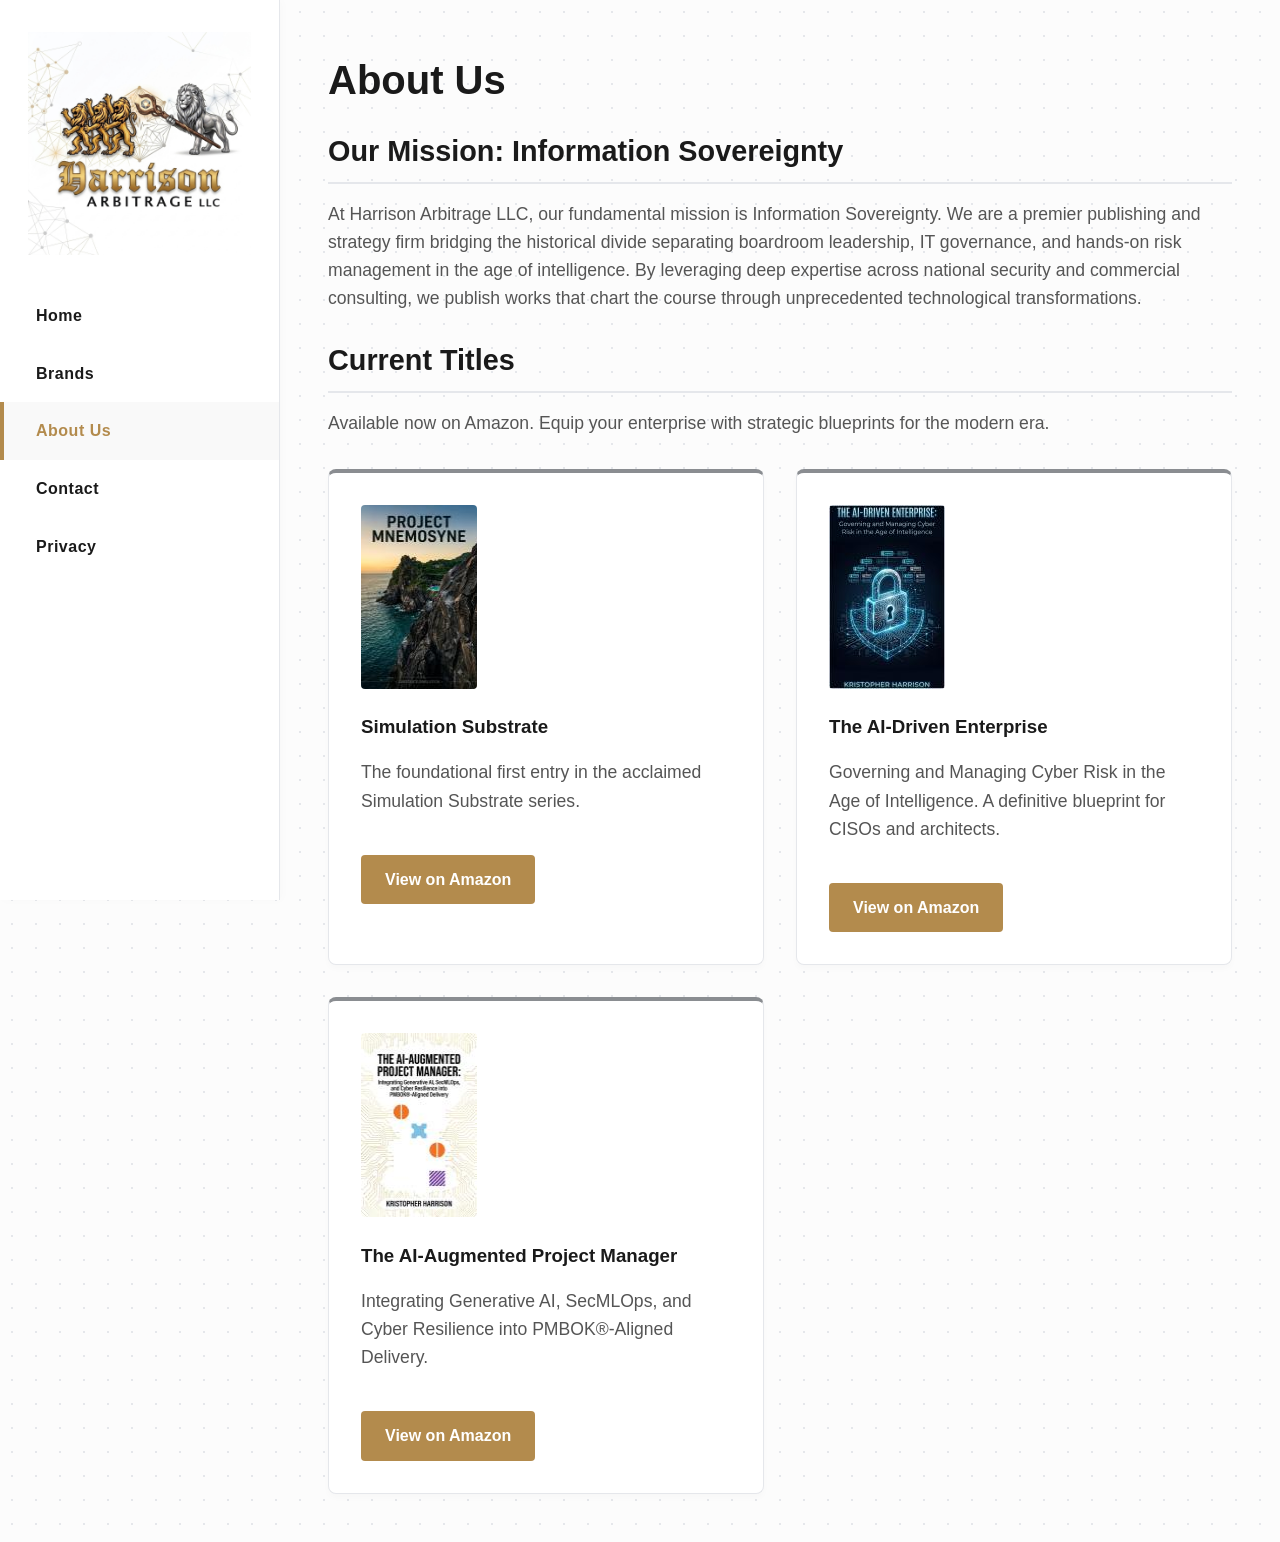
==== about.html @ 891e6841 "Remove citations from About Us mission statement" ====
<!DOCTYPE html>
<html lang="en">
<head>
    <meta charset="UTF-8">
    <meta name="viewport" content="width=device-width, initial-scale=1.0">
    <title>Harrison Arbitrage LLC | About Us</title>
    <!-- Favicon Link -->
    <link rel="icon" type="image/x-icon" href="favicon.ico">
    <link rel="stylesheet" href="style.css">
</head>
<body>

    <nav class="sidebar">
        <img src="HALLC_profile_w.jpg" alt="Harrison Arbitrage LLC Logo" class="brand-logo">
        <div class="nav-menu">
            <a href="index.html">Home</a>
            <a href="brands.html">Brands</a>
            <a href="about.html" class="active">About Us</a>
            <a href="contact.html">Contact</a>
            <a href="privacy.html">Privacy</a>
        </div>
    </nav>

    <main class="main-content">
        <h1>About Us</h1>
        <h2>Our Mission: Information Sovereignty</h2>
        <p>At Harrison Arbitrage LLC, our fundamental mission is Information Sovereignty. We are a premier publishing and strategy firm bridging the historical divide separating boardroom leadership, IT governance, and hands-on risk management in the age of intelligence. By leveraging deep expertise across national security and commercial consulting, we publish works that chart the course through unprecedented technological transformations.</p>

        <h2>Current Titles</h2>
        <p>Available now on Amazon. Equip your enterprise with strategic blueprints for the modern era.</p>

        <div class="grid-container">
            <div class="card">
                <img src="PM_thumb.jpg" alt="Book Cover for Project Mnemosyne" class="responsive-img">
                <h3>Simulation Substrate</h3>
                <p>The foundational first entry in the acclaimed Simulation Substrate series.</p>
                <a href="https://www.amazon.com/dp/B0H9J27B61" class="btn" target="_blank">View on Amazon</a>
            </div>

            <div class="card">
                <img src="TADE_thumb.jpg" alt="Book Cover for The AI-Driven Enterprise" class="responsive-img">
                <h3>The AI-Driven Enterprise</h3>
                <p>Governing and Managing Cyber Risk in the Age of Intelligence. A definitive blueprint for CISOs and architects.</p>
                <a href="https://www.amazon.com/dp/B0HFDJRMJR" class="btn" target="_blank">View on Amazon</a>
            </div>

            <div class="card">
                <img src="TAAPM_thumb.jpg" alt="Book Cover for The AI-Augmented Project Manager" class="responsive-img">
                <h3>The AI-Augmented Project Manager</h3>
                <p>Integrating Generative AI, SecMLOps, and Cyber Resilience into PMBOK®-Aligned Delivery.</p>
                <a href="https://www.amazon.com/dp/B0HFHDXQCJ" class="btn" target="_blank">View on Amazon</a>
            </div>
        </div>
    </main>

</body>
</html>
---- style.css ----
/* =========================================
   Harrison Arbitrage LLC - Global Styles
   ========================================= */
:root {
    --bg-light: #fcfcfc;
    --nav-bg: #ffffff;
    --text-primary: #1a1a1a;
    --text-secondary: #555555;
    --accent-gold: #b38b4d;
    --accent-silver: #8a8d91;
    --border-light: #e5e7eb;
}

* {
    box-sizing: border-box;
    margin: 0;
    padding: 0;
}

body {
    font-family: 'Inter', -apple-system, BlinkMacSystemFont, "Segoe UI", Roboto, Helvetica, Arial, sans-serif;
    background-color: var(--bg-light);
    color: var(--text-primary);
    line-height: 1.6;
    /* Subtle geometric fractal/network background pattern */
    background-image: radial-gradient(var(--border-light) 1px, transparent 1px);
    background-size: 24px 24px;
}

/* --- Navigation (Desktop Sticky Sidebar) --- */
.sidebar {
    position: fixed;
    top: 0;
    left: 0;
    width: 280px;
    height: 100vh;
    background-color: var(--nav-bg);
    border-right: 1px solid var(--border-light);
    display: flex;
    flex-direction: column;
    padding: 2rem 0;
    z-index: 1000;
    box-shadow: 2px 0 10px rgba(0,0,0,0.02);
}

.brand-logo {
    width: 80%;
    margin: 0 auto 2rem auto;
    display: block;
}

.nav-menu {
    display: flex;
    flex-direction: column;
    width: 100%;
}

.nav-menu a {
    text-decoration: none;
    color: var(--text-primary);
    padding: 1rem 2rem;
    font-weight: 600;
    letter-spacing: 0.5px;
    border-left: 4px solid transparent;
    transition: all 0.3s ease;
}

.nav-menu a:hover, .nav-menu a.active {
    background-color: #f9f9f9;
    color: var(--accent-gold);
    border-left: 4px solid var(--accent-gold);
}

/* --- Main Content Area --- */
.main-content {
    margin-left: 280px;
    padding: 3rem;
    max-width: 1200px;
}

.hero-banner {
    width: 100%;
    border-radius: 12px;
    box-shadow: 0 10px 30px rgba(0,0,0,0.05);
    margin-bottom: 3rem;
    object-fit: cover;
}

h1, h2, h3 {
    margin-bottom: 1rem;
    font-weight: 700;
}

h1 { font-size: 2.5rem; color: var(--text-primary); }
h2 { font-size: 1.8rem; border-bottom: 2px solid var(--border-light); padding-bottom: 0.5rem; }

p {
    color: var(--text-secondary);
    margin-bottom: 1.5rem;
    font-size: 1.1rem;
}

/* --- Layouts & Cards --- */
.grid-container {
    display: grid;
    grid-template-columns: repeat(auto-fit, minmax(300px, 1fr));
    gap: 2rem;
    margin-top: 2rem;
}

.card {
    background: var(--nav-bg);
    border: 1px solid var(--border-light);
    border-radius: 8px;
    padding: 2rem;
    box-shadow: 0 4px 6px rgba(0,0,0,0.02);
    border-top: 4px solid var(--accent-silver);
    transition: transform 0.3s ease;
}

.card:hover {
    transform: translateY(-5px);
    border-top: 4px solid var(--accent-gold);
}

.card img {
    width: 100%;
    border-radius: 4px;
    margin-bottom: 1rem;
}

.responsive-img {
  max-height: 184px; /* Restricts the vertical size */
  height: auto;      /* Keeps the image from stretching out of proportion */
  max-width: 116px;   /* Optional: keeps it responsive horizontally too */
  width: auto;      /* Keeps the image from stretching out of proportion */
}

.btn {
    display: inline-block;
    padding: 0.75rem 1.5rem;
    background-color: var(--accent-gold);
    color: #fff;
    text-decoration: none;
    border-radius: 4px;
    font-weight: 600;
    margin-top: 1rem;
    transition: background 0.3s ease;
}

.btn:hover { background-color: #9a753e; }

/* --- Forms --- */
.contact-form {
    display: flex;
    flex-direction: column;
    gap: 1.2rem;
    max-width: 600px;
}

.contact-form input, .contact-form textarea {
    width: 100%;
    padding: 1rem;
    border: 1px solid var(--border-light);
    border-radius: 6px;
    font-family: inherit;
    font-size: 1rem;
}

.contact-form button {
    cursor: pointer;
    border: none;
    font-size: 1.1rem;
}

/* =========================================
   Mobile Optimization (RWD Media Queries)
   ========================================= */
@media screen and (max-width: 900px) {
    /* Transform Sidebar into Top-Anchored Horizontal Swipe Menu */
    .sidebar {
        position: sticky;
        top: 0;
        width: 100%;
        height: auto;
        flex-direction: row;
        align-items: center;
        padding: 0;
        box-shadow: 0 4px 10px rgba(0,0,0,0.05);
        overflow-x: auto;
        white-space: nowrap;
        -webkit-overflow-scrolling: touch; /* Smooth iOS scrolling */
    }

    .brand-logo {
        width: 120px;
        margin: 0.5rem 1.5rem;
        flex-shrink: 0;
    }

    .nav-menu {
        flex-direction: row;
        width: auto;
    }

    .nav-menu a {
        border-left: none;
        border-bottom: 3px solid transparent;
        padding: 1.2rem 1.5rem;
    }

    .nav-menu a:hover, .nav-menu a.active {
        border-left: none;
        border-bottom: 3px solid var(--accent-gold);
    }

    /* Adjust Main Content & Typography for Narrow Screens */
    .main-content {
        margin-left: 0;
        padding: 1.5rem;
    }

    h1 { font-size: 2rem; }
    h2 { font-size: 1.5rem; }
    
    /* Stack content vertically */
    .grid-container {
        grid-template-columns: 1fr; 
    }
}
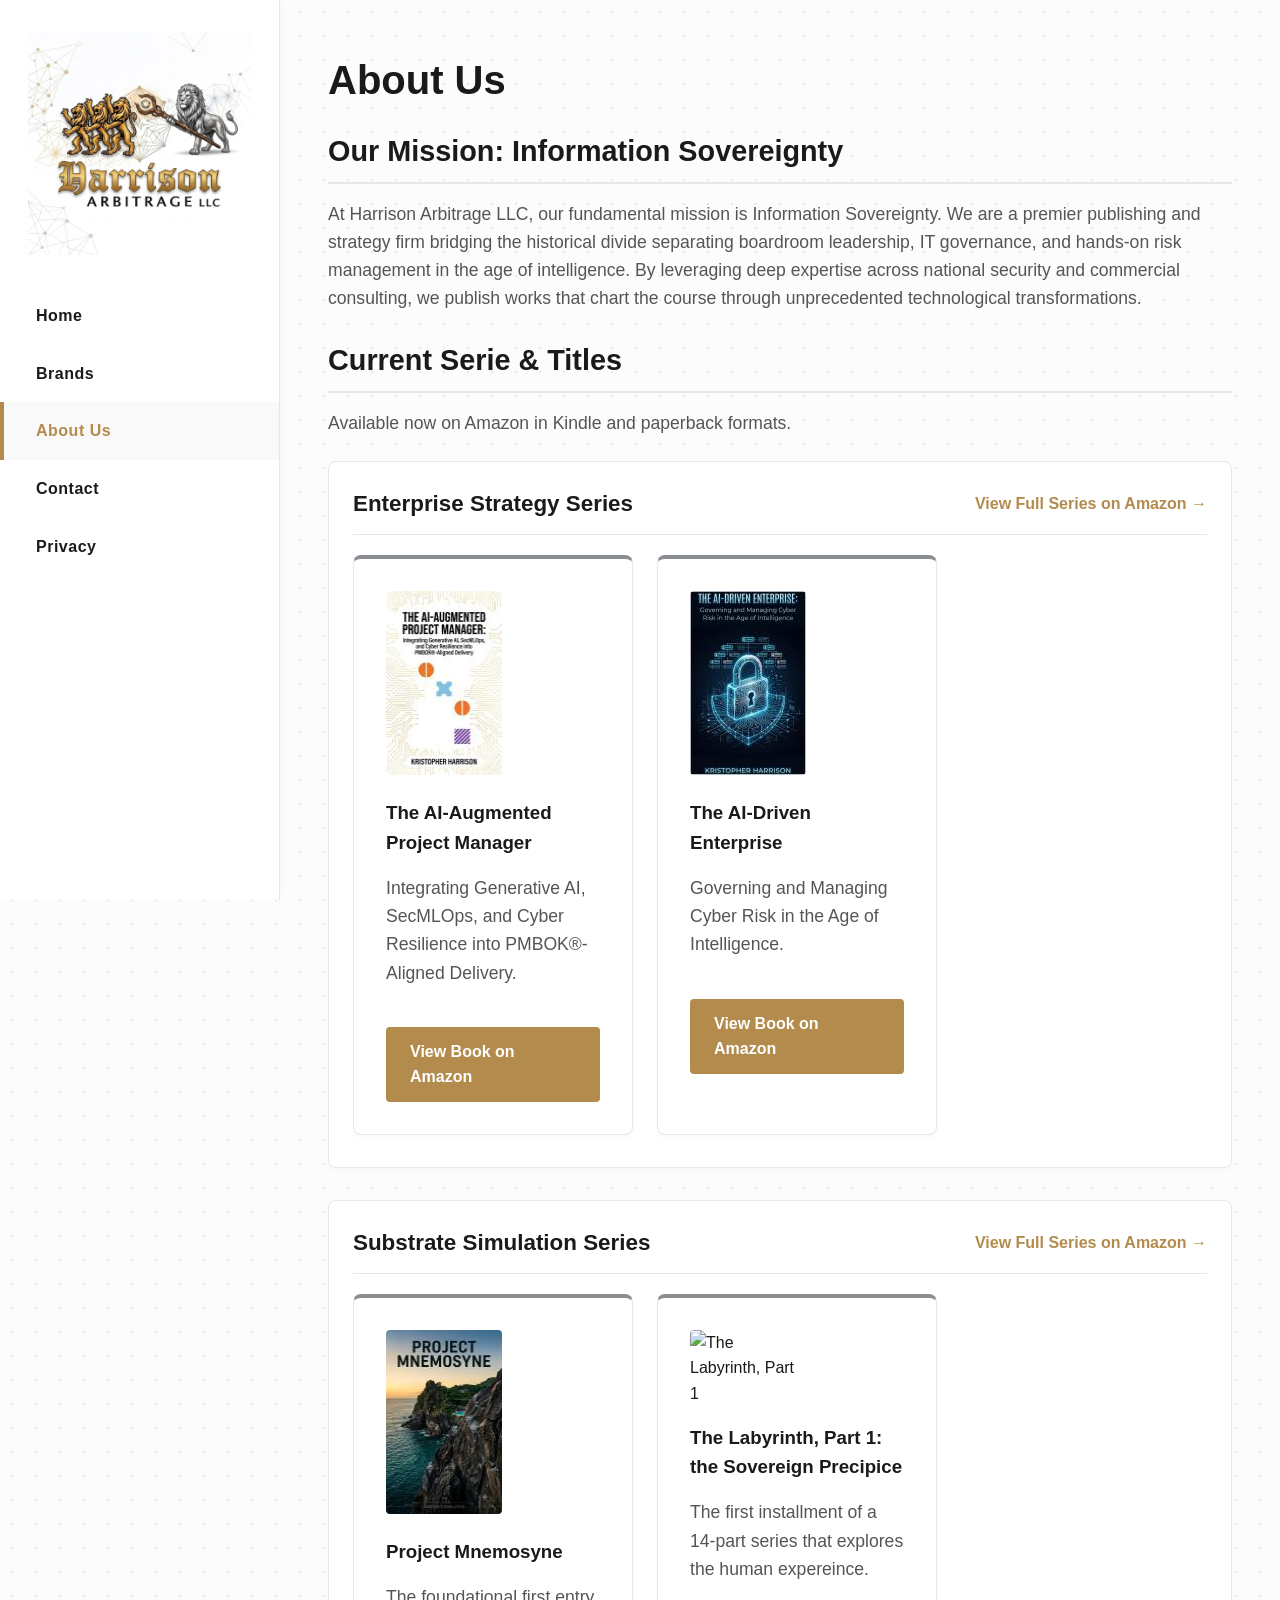
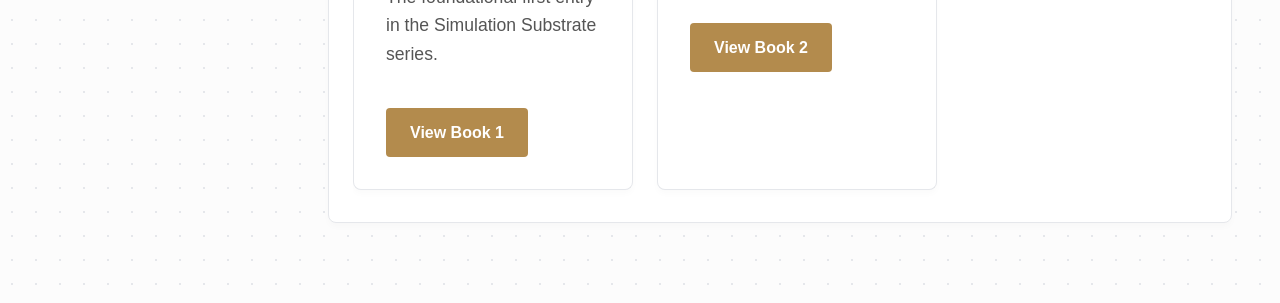
==== commit dde30c84: "Update titles and series sections in about.html" ====
--- a/about.html
+++ b/about.html
@@ -26,29 +26,50 @@
         <h2>Our Mission: Information Sovereignty</h2>
         <p>At Harrison Arbitrage LLC, our fundamental mission is Information Sovereignty. We are a premier publishing and strategy firm bridging the historical divide separating boardroom leadership, IT governance, and hands-on risk management in the age of intelligence. By leveraging deep expertise across national security and commercial consulting, we publish works that chart the course through unprecedented technological transformations.</p>
 
-        <h2>Current Titles</h2>
-        <p>Available now on Amazon. Equip your enterprise with strategic blueprints for the modern era.</p>
+        <h2>Current Serie & Titles</h2>
+        <p>Available now on Amazon in Kindle and paperback formats.</p>
 
-        <div class="grid-container">
-            <div class="card">
-                <img src="PM_thumb.jpg" alt="Book Cover for Project Mnemosyne" class="responsive-img">
-                <h3>Simulation Substrate</h3>
-                <p>The foundational first entry in the acclaimed Simulation Substrate series.</p>
-                <a href="https://www.amazon.com/dp/B0H9J27B61" class="btn" target="_blank">View on Amazon</a>
+        <!-- Enterprise Strategy Series -->
+        <div class="series-box">
+            <div class="series-header">
+                <h3>Enterprise Strategy Series</h3>
+                <a href="https://www.amazon.com/dp/B0HF5N1DVW" class="series-link" target="_blank">View Full Series on Amazon &rarr;</a>
             </div>
+            <div class="horizontal-card-box">
+                <div class="card">
+                    <img src="TAAPM_thumb.jpg" alt="Book Cover for The AI-Augmented Project Manager" class="responsive-img">
+                    <h3>The AI-Augmented Project Manager</h3>
+                    <p>Integrating Generative AI, SecMLOps, and Cyber Resilience into PMBOK®-Aligned Delivery.</p>
+                    <a href="https://www.amazon.com/dp/B0HFHDXQCJ" class="btn" target="_blank">View Book on Amazon</a>
+                </div>
+                <div class="card">
+                    <img src="TADE_thumb.jpg" alt="Book Cover for The AI-Driven Enterprise" class="responsive-img">
+                    <h3>The AI-Driven Enterprise</h3>
+                    <p>Governing and Managing Cyber Risk in the Age of Intelligence.</p>
+                    <a href="https://www.amazon.com/dp/B0HFDJRMJR" class="btn" target="_blank">View Book on Amazon</a>
+                </div>
+            </div>
+        </div>
 
-            <div class="card">
-                <img src="TADE_thumb.jpg" alt="Book Cover for The AI-Driven Enterprise" class="responsive-img">
-                <h3>The AI-Driven Enterprise</h3>
-                <p>Governing and Managing Cyber Risk in the Age of Intelligence. A definitive blueprint for CISOs and architects.</p>
-                <a href="https://www.amazon.com/dp/B0HFDJRMJR" class="btn" target="_blank">View on Amazon</a>
+        <!-- Substrate Simulation Series -->
+        <div class="series-box">
+            <div class="series-header">
+                <h3>Substrate Simulation Series</h3>
+                <a href="https://www.amazon.com/dp/B0H9J2PXMG" class="series-link" target="_blank">View Full Series on Amazon &rarr;</a>
             </div>
-
-            <div class="card">
-                <img src="TAAPM_thumb.jpg" alt="Book Cover for The AI-Augmented Project Manager" class="responsive-img">
-                <h3>The AI-Augmented Project Manager</h3>
-                <p>Integrating Generative AI, SecMLOps, and Cyber Resilience into PMBOK®-Aligned Delivery.</p>
-                <a href="https://www.amazon.com/dp/B0HFHDXQCJ" class="btn" target="_blank">View on Amazon</a>
+            <div class="horizontal-card-box">
+                <div class="card">
+                    <img src="PM_thumb.jpg" alt="Book Cover for Project Mnemosyne" class="responsive-img">
+                    <h3>Project Mnemosyne</h3>
+                    <p>The foundational first entry in the Simulation Substrate series.</p>
+                    <a href="https://www.amazon.com/dp/B0H9J27B61" class="btn" target="_blank">View Book 1</a>
+                </div>
+                <div class="card">
+                    <img src="Part_1_thumb.jpg" alt="The Labyrinth, Part 1" class="responsive-img">
+                    <h3>The Labyrinth, Part 1: the Sovereign Precipice</h3>
+                    <p>The first installment of a 14-part series that explores the human expereince.</p>
+                    <a href="https://www.amazon.com/dp/B0HF5N1DVW" class="btn" target="_blank">View Book 2</a>
+                </div>
             </div>
         </div>
     </main>
--- a/style.css
+++ b/style.css
@@ -99,7 +99,56 @@
     margin-bottom: 1.5rem;
     font-size: 1.1rem;
 }
-
+/* --- Horizontal Series Layouts --- */
+.series-box {
+    background: var(--nav-bg);
+    border: 1px solid var(--border-light);
+    border-radius: 8px;
+    padding: 1.5rem;
+    margin-bottom: 2rem;
+    box-shadow: 0 4px 6px rgba(0,0,0,0.02);
+}
+
+.series-header {
+    display: flex;
+    justify-content: space-between;
+    align-items: center;
+    flex-wrap: wrap;
+    gap: 1rem;
+    margin-bottom: 1.25rem;
+    border-bottom: 1px solid var(--border-light);
+    padding-bottom: 0.75rem;
+}
+
+.series-header h3 {
+    margin-bottom: 0;
+    font-size: 1.4rem;
+}
+
+.series-link {
+    color: var(--accent-gold);
+    font-weight: 600;
+    text-decoration: none;
+    transition: color 0.3s ease;
+}
+
+.series-link:hover {
+    text-decoration: underline;
+    color: #9a753e;
+}
+
+.horizontal-card-box {
+    display: flex;
+    gap: 1.5rem;
+    overflow-x: auto;
+    padding-bottom: 0.5rem;
+    -webkit-overflow-scrolling: touch;
+}
+
+.horizontal-card-box .card {
+    flex: 0 0 280px;
+    margin-top: 0;
+}
 /* --- Layouts & Cards --- */
 .grid-container {
     display: grid;
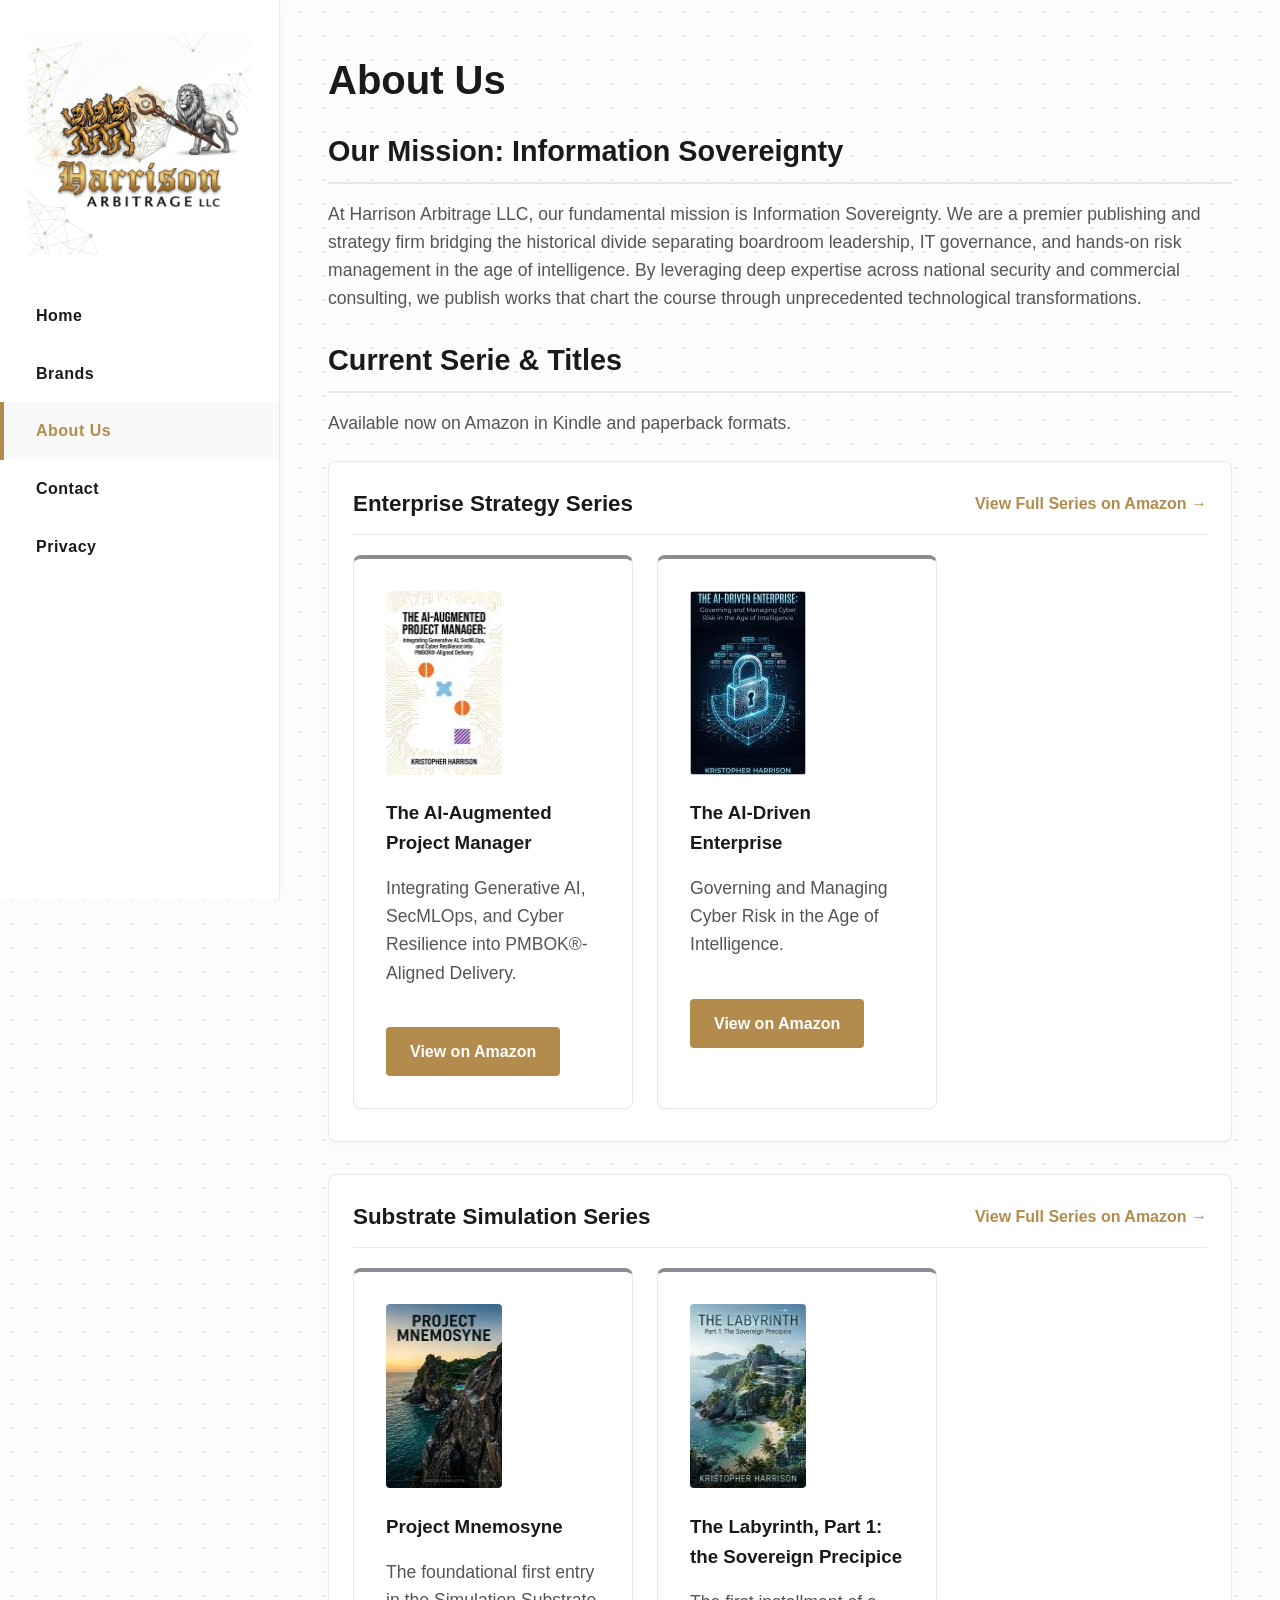
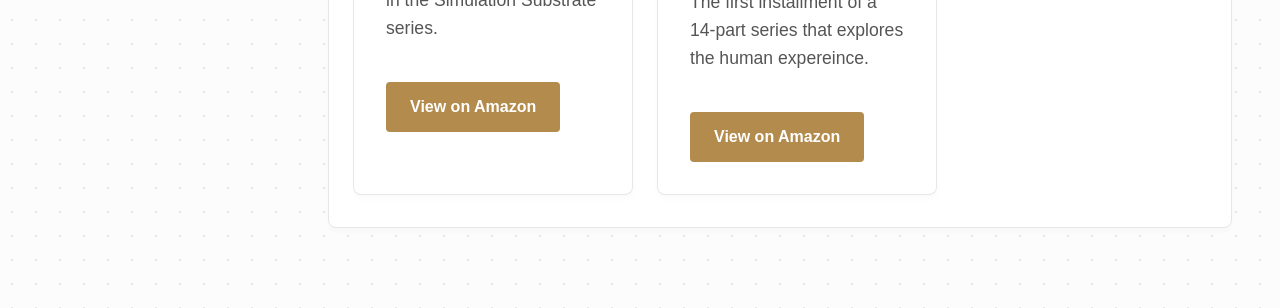
==== commit 43b90c9b: "Update Amazon links to 'View on Amazon'" ====
--- a/about.html
+++ b/about.html
@@ -40,13 +40,13 @@
                     <img src="TAAPM_thumb.jpg" alt="Book Cover for The AI-Augmented Project Manager" class="responsive-img">
                     <h3>The AI-Augmented Project Manager</h3>
                     <p>Integrating Generative AI, SecMLOps, and Cyber Resilience into PMBOK®-Aligned Delivery.</p>
-                    <a href="https://www.amazon.com/dp/B0HFHDXQCJ" class="btn" target="_blank">View Book on Amazon</a>
+                    <a href="https://www.amazon.com/dp/B0HFHDXQCJ" class="btn" target="_blank">View on Amazon</a>
                 </div>
                 <div class="card">
                     <img src="TADE_thumb.jpg" alt="Book Cover for The AI-Driven Enterprise" class="responsive-img">
                     <h3>The AI-Driven Enterprise</h3>
                     <p>Governing and Managing Cyber Risk in the Age of Intelligence.</p>
-                    <a href="https://www.amazon.com/dp/B0HFDJRMJR" class="btn" target="_blank">View Book on Amazon</a>
+                    <a href="https://www.amazon.com/dp/B0HFDJRMJR" class="btn" target="_blank">View on Amazon</a>
                 </div>
             </div>
         </div>
@@ -62,13 +62,13 @@
                     <img src="PM_thumb.jpg" alt="Book Cover for Project Mnemosyne" class="responsive-img">
                     <h3>Project Mnemosyne</h3>
                     <p>The foundational first entry in the Simulation Substrate series.</p>
-                    <a href="https://www.amazon.com/dp/B0H9J27B61" class="btn" target="_blank">View Book 1</a>
+                    <a href="https://www.amazon.com/dp/B0H9J27B61" class="btn" target="_blank">View on Amazon</a>
                 </div>
                 <div class="card">
                     <img src="Part_1_thumb.jpg" alt="The Labyrinth, Part 1" class="responsive-img">
                     <h3>The Labyrinth, Part 1: the Sovereign Precipice</h3>
                     <p>The first installment of a 14-part series that explores the human expereince.</p>
-                    <a href="https://www.amazon.com/dp/B0HF5N1DVW" class="btn" target="_blank">View Book 2</a>
+                    <a href="https://www.amazon.com/dp/B0HF5N1DVW" class="btn" target="_blank">View on Amazon</a>
                 </div>
             </div>
         </div>
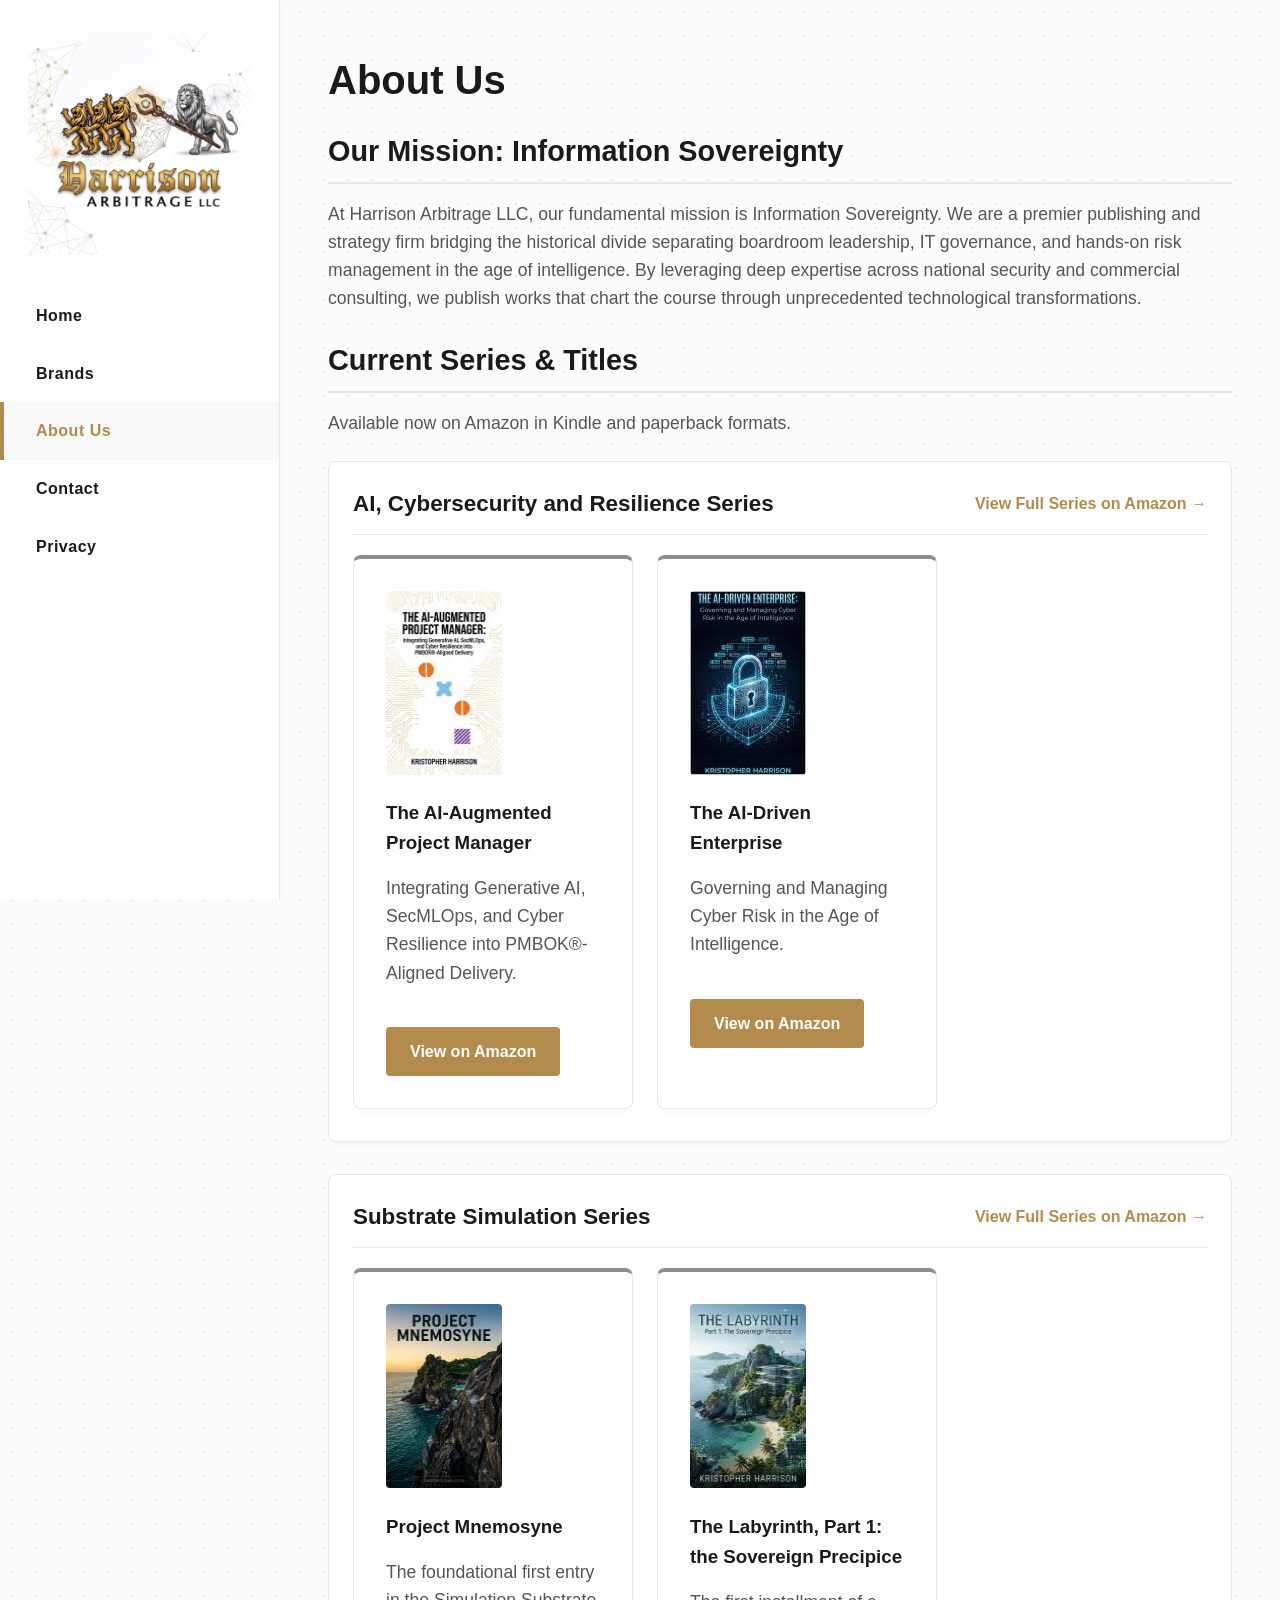
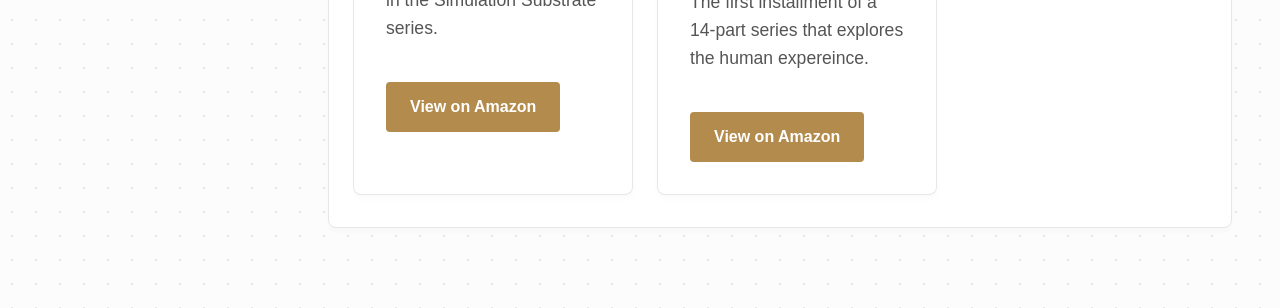
==== commit f4ed7a39: "Correct series title and update header" ====
--- a/about.html
+++ b/about.html
@@ -26,13 +26,13 @@
         <h2>Our Mission: Information Sovereignty</h2>
         <p>At Harrison Arbitrage LLC, our fundamental mission is Information Sovereignty. We are a premier publishing and strategy firm bridging the historical divide separating boardroom leadership, IT governance, and hands-on risk management in the age of intelligence. By leveraging deep expertise across national security and commercial consulting, we publish works that chart the course through unprecedented technological transformations.</p>
 
-        <h2>Current Serie & Titles</h2>
+        <h2>Current Series & Titles</h2>
         <p>Available now on Amazon in Kindle and paperback formats.</p>
 
         <!-- Enterprise Strategy Series -->
         <div class="series-box">
             <div class="series-header">
-                <h3>Enterprise Strategy Series</h3>
+                <h3>AI, Cybersecurity and Resilience Series</h3>
                 <a href="https://www.amazon.com/dp/B0HF5N1DVW" class="series-link" target="_blank">View Full Series on Amazon &rarr;</a>
             </div>
             <div class="horizontal-card-box">
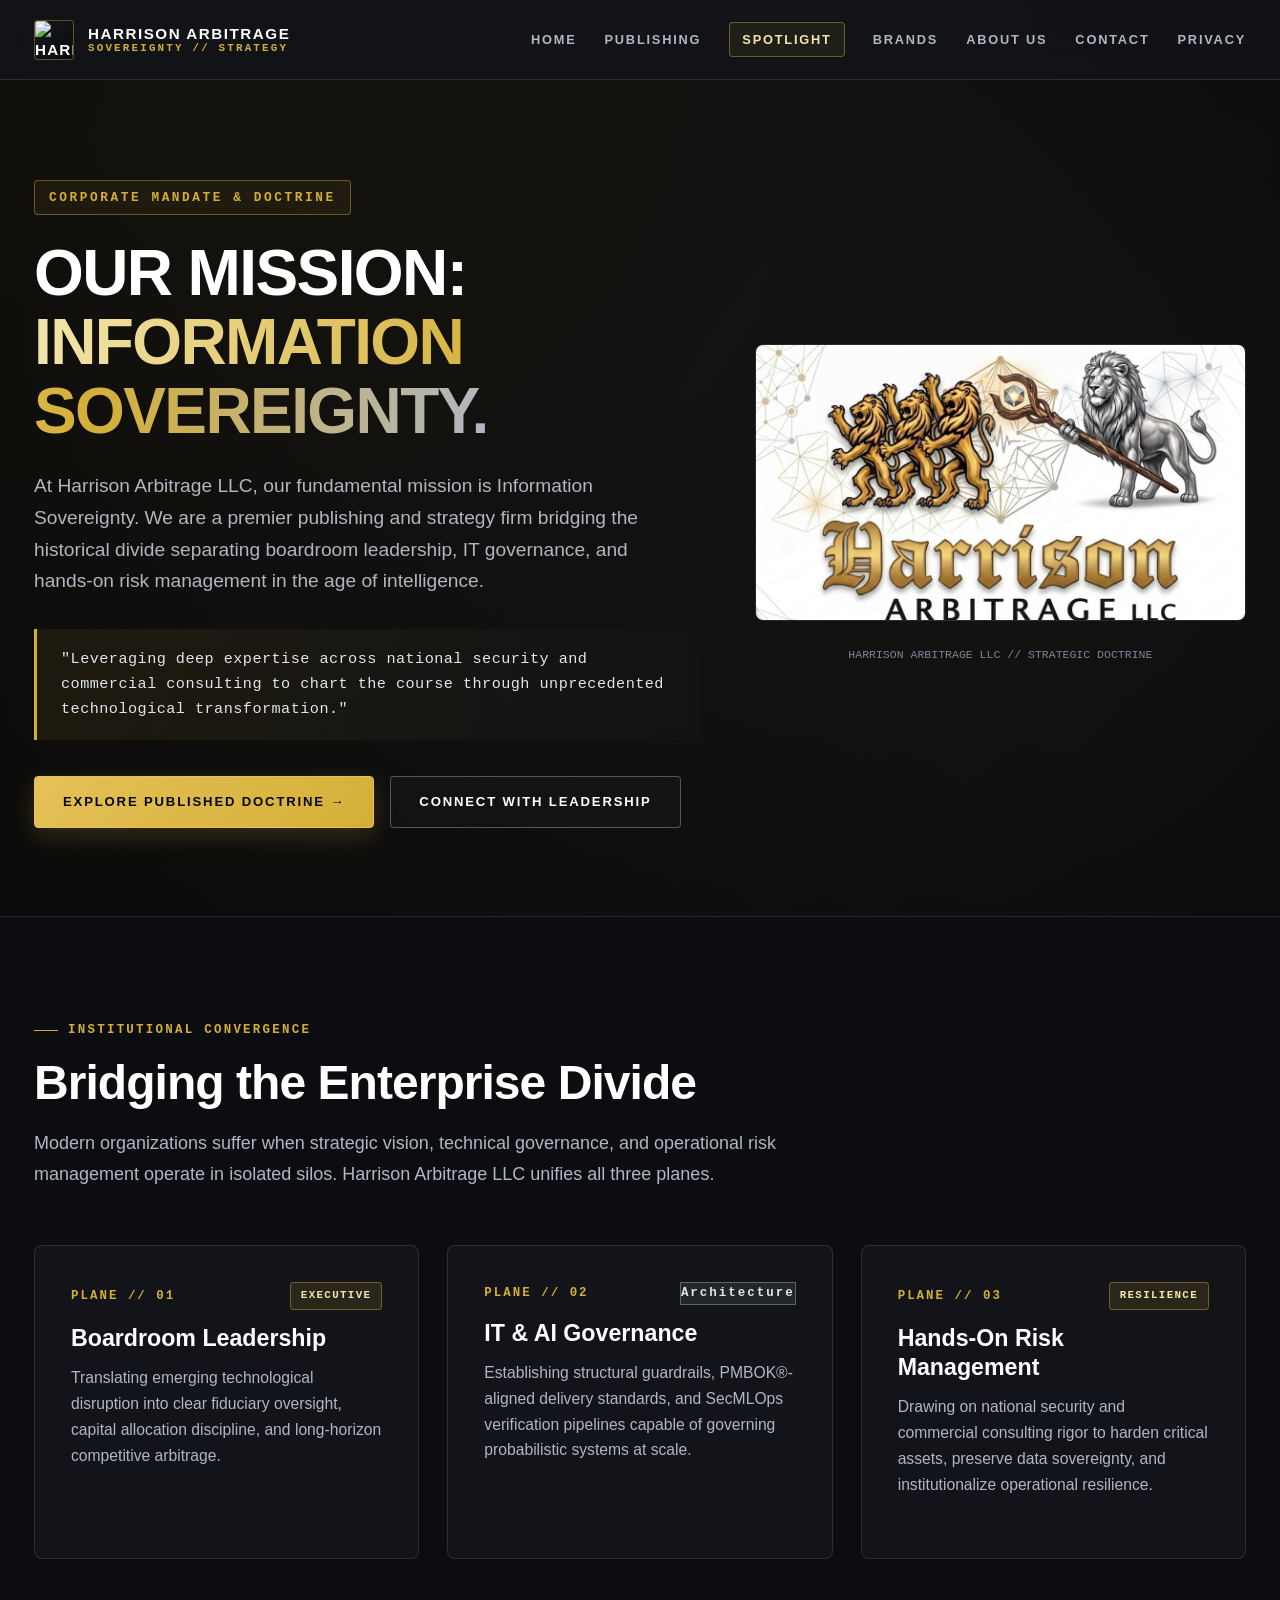
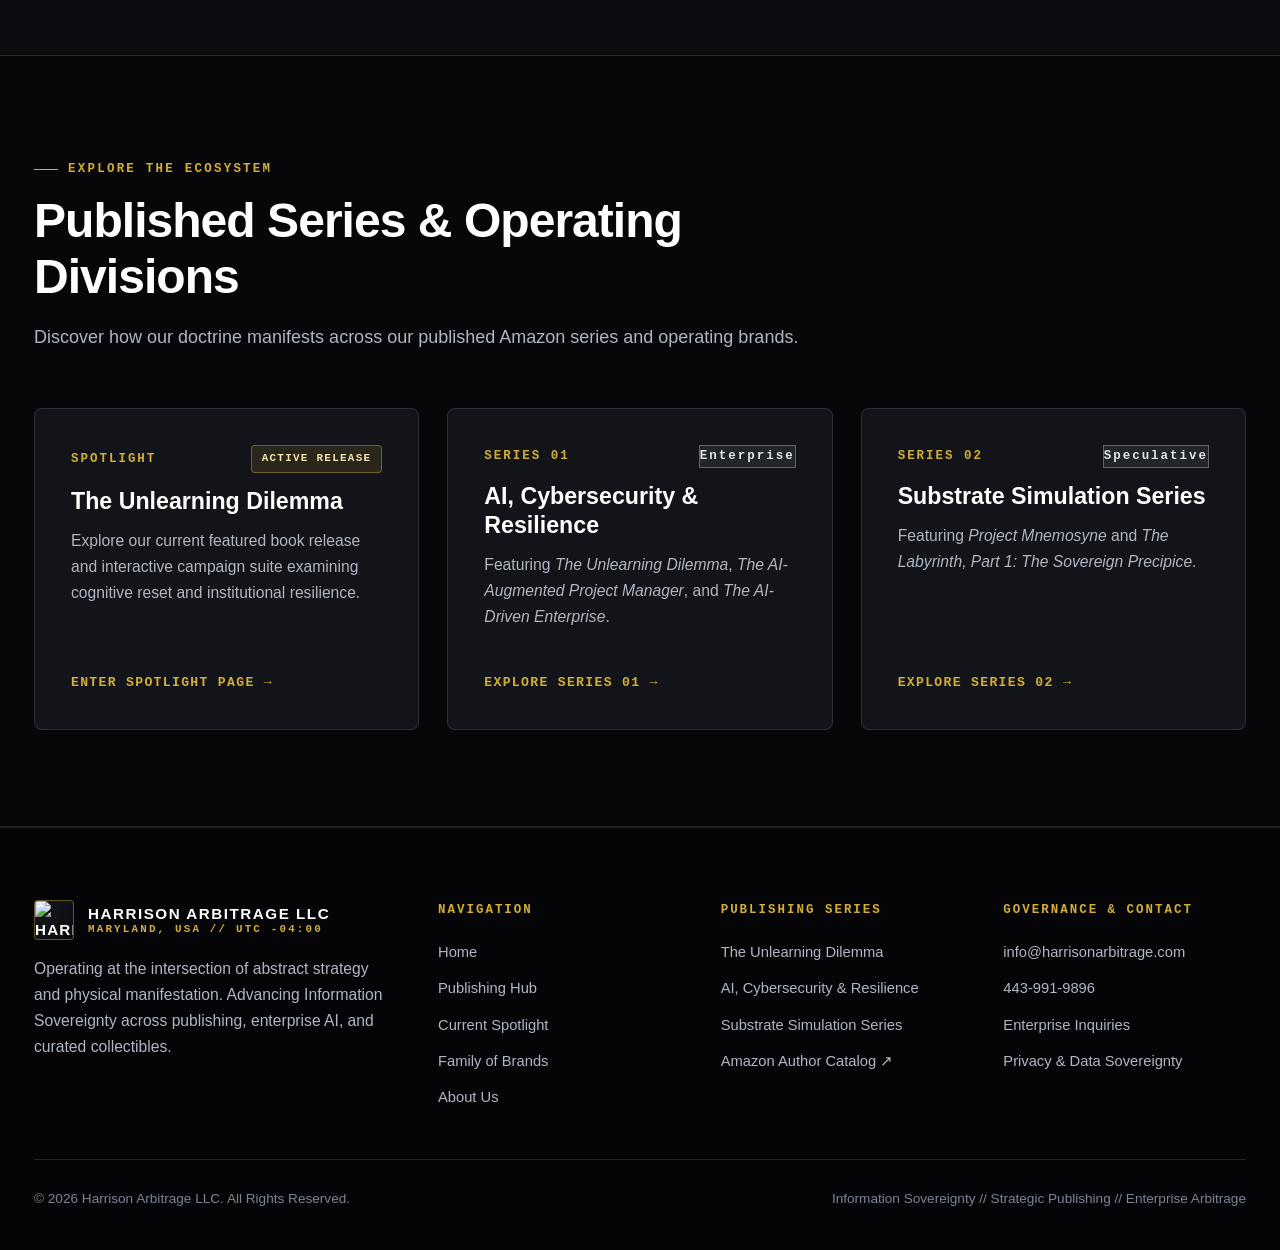
==== commit 5506aef0: "Revamp About Us page with new structure and content" ====
--- a/about.html
+++ b/about.html
@@ -1,78 +1,264 @@
 <!DOCTYPE html>
 <html lang="en">
 <head>
-    <meta charset="UTF-8">
-    <meta name="viewport" content="width=device-width, initial-scale=1.0">
-    <title>Harrison Arbitrage LLC | About Us</title>
-    <!-- Favicon Link -->
-    <link rel="icon" type="image/x-icon" href="favicon.ico">
-    <link rel="stylesheet" href="style.css">
+  <meta charset="UTF-8" />
+  <meta name="viewport" content="width=device-width, initial-scale=1.0" />
+  <title>About Us | Harrison Arbitrage LLC</title>
+  <meta name="description" content="Learn about Harrison Arbitrage LLC's mission of Information Sovereignty—bridging boardroom leadership, IT governance, and hands-on risk management." />
+  <link rel="stylesheet" href="styles.css" />
+  <script src="main.js" defer></script>
 </head>
 <body>
 
-    <nav class="sidebar">
-        <img src="HALLC_profile_w.jpg" alt="Harrison Arbitrage LLC Logo" class="brand-logo">
-        <div class="nav-menu">
-            <a href="index.html">Home</a>
-            <a href="brands.html">Brands</a>
-            <a href="about.html" class="active">About Us</a>
-            <a href="contact.html">Contact</a>
-            <a href="privacy.html">Privacy</a>
-        </div>
-    </nav>
-
-    <main class="main-content">
-        <h1>About Us</h1>
-        <h2>Our Mission: Information Sovereignty</h2>
-        <p>At Harrison Arbitrage LLC, our fundamental mission is Information Sovereignty. We are a premier publishing and strategy firm bridging the historical divide separating boardroom leadership, IT governance, and hands-on risk management in the age of intelligence. By leveraging deep expertise across national security and commercial consulting, we publish works that chart the course through unprecedented technological transformations.</p>
-
-        <h2>Current Series & Titles</h2>
-        <p>Available now on Amazon in Kindle and paperback formats.</p>
-
-        <!-- Enterprise Strategy Series -->
-        <div class="series-box">
-            <div class="series-header">
-                <h3>AI, Cybersecurity and Resilience Series</h3>
-                <a href="https://www.amazon.com/dp/B0HF5N1DVW" class="series-link" target="_blank">View Full Series on Amazon &rarr;</a>
-            </div>
-            <div class="horizontal-card-box">
-                <div class="card">
-                    <img src="TAAPM_thumb.jpg" alt="Book Cover for The AI-Augmented Project Manager" class="responsive-img">
-                    <h3>The AI-Augmented Project Manager</h3>
-                    <p>Integrating Generative AI, SecMLOps, and Cyber Resilience into PMBOK®-Aligned Delivery.</p>
-                    <a href="https://www.amazon.com/dp/B0HFHDXQCJ" class="btn" target="_blank">View on Amazon</a>
-                </div>
-                <div class="card">
-                    <img src="TADE_thumb.jpg" alt="Book Cover for The AI-Driven Enterprise" class="responsive-img">
-                    <h3>The AI-Driven Enterprise</h3>
-                    <p>Governing and Managing Cyber Risk in the Age of Intelligence.</p>
-                    <a href="https://www.amazon.com/dp/B0HFDJRMJR" class="btn" target="_blank">View on Amazon</a>
-                </div>
-            </div>
-        </div>
-
-        <!-- Substrate Simulation Series -->
-        <div class="series-box">
-            <div class="series-header">
-                <h3>Substrate Simulation Series</h3>
-                <a href="https://www.amazon.com/dp/B0H9J2PXMG" class="series-link" target="_blank">View Full Series on Amazon &rarr;</a>
-            </div>
-            <div class="horizontal-card-box">
-                <div class="card">
-                    <img src="PM_thumb.jpg" alt="Book Cover for Project Mnemosyne" class="responsive-img">
-                    <h3>Project Mnemosyne</h3>
-                    <p>The foundational first entry in the Simulation Substrate series.</p>
-                    <a href="https://www.amazon.com/dp/B0H9J27B61" class="btn" target="_blank">View on Amazon</a>
-                </div>
-                <div class="card">
-                    <img src="Part_1_thumb.jpg" alt="The Labyrinth, Part 1" class="responsive-img">
-                    <h3>The Labyrinth, Part 1: the Sovereign Precipice</h3>
-                    <p>The first installment of a 14-part series that explores the human expereince.</p>
-                    <a href="https://www.amazon.com/dp/B0HF5N1DVW" class="btn" target="_blank">View on Amazon</a>
-                </div>
-            </div>
-        </div>
-    </main>
+  <!-- ==================== HEADER / NAVIGATION ==================== -->
+  <header class="site-header">
+    <div class="container nav-container">
+      <a href="index.html" class="brand-logo">
+        <div class="logo-mark-wrap">
+          <img 
+            src="Harrison_Arbitrage_Logo_Gold.png" 
+            alt="Harrison Arbitrage LLC Logo" 
+            class="logo-img-asset"
+            data-fallback-title="Harrison Arbitrage Logo"
+            data-asset-status="NEED TO CREATE"
+          />
+        </div>
+        <div class="brand-text-group">
+          <span class="brand-name-main">Harrison Arbitrage</span>
+          <span class="brand-name-sub">Sovereignty // Strategy</span>
+        </div>
+      </a>
+
+      <button class="mobile-menu-btn" aria-expanded="false" aria-label="Toggle Navigation">
+        MENU [≡]
+      </button>
+
+      <nav class="nav-links">
+        <a href="index.html">Home</a>
+        <a href="publishing.html">Publishing</a>
+        <a href="spotlight.html" class="nav-spotlight-pill">Spotlight</a>
+        <a href="brands.html">Brands</a>
+        <a href="about.html">About Us</a>
+        <a href="contact.html">Contact</a>
+        <a href="privacy.html">Privacy</a>
+      </nav>
+    </div>
+  </header>
+
+  <!-- ==================== HERO SECTION ==================== -->
+  <main>
+    <section class="hero">
+      <div class="container hero-grid">
+        <div>
+          <span class="hero-kicker">Corporate Mandate &amp; Doctrine</span>
+          <h1 class="hero-title">
+            Our Mission: <span class="gold-accent">Information Sovereignty.</span>
+          </h1>
+          <p class="hero-lead">
+            At Harrison Arbitrage LLC, our fundamental mission is Information Sovereignty. We are a premier publishing and strategy firm bridging the historical divide separating boardroom leadership, IT governance, and hands-on risk management in the age of intelligence.
+          </p>
+
+          <div class="quote-banner">
+            "Leveraging deep expertise across national security and commercial consulting to chart the course through unprecedented technological transformation."
+          </div>
+
+          <div class="btn-group">
+            <a href="publishing.html" class="btn btn-gold">Explore Published Doctrine →</a>
+            <a href="contact.html" class="btn btn-silver-outline">Connect With Leadership</a>
+          </div>
+        </div>
+
+        <div>
+          <div class="asset-frame asset-frame-16x9">
+            <img 
+              src="Harrison_Arbitrage_Light.jpg" 
+              alt="Harrison Arbitrage LLC Executive Overview"
+              data-fallback-title="Harrison Arbitrage Light Banner"
+              data-asset-status="UPLOADED ASSET"
+            />
+          </div>
+          <p style="text-align: center; font-family: var(--font-mono); font-size: 0.72rem; color: var(--text-muted-silver);">
+            HARRISON ARBITRAGE LLC // STRATEGIC DOCTRINE
+          </p>
+        </div>
+      </div>
+    </section>
+
+    <!-- ==================== THE THREE CONVERGENCE POINTS ==================== -->
+    <section class="section section-alt">
+      <div class="container">
+        <div class="section-header">
+          <span class="eyebrow">Institutional Convergence</span>
+          <h2 class="section-title">Bridging the Enterprise Divide</h2>
+          <p class="section-subtitle">
+            Modern organizations suffer when strategic vision, technical governance, and operational risk management operate in isolated silos. Harrison Arbitrage LLC unifies all three planes.
+          </p>
+        </div>
+
+        <div class="grid-3">
+          <article class="enterprise-card">
+            <div>
+              <div class="card-index">
+                <span>PLANE // 01</span>
+                <span class="card-badge">Executive</span>
+              </div>
+              <h3 class="card-title">Boardroom Leadership</h3>
+              <p class="card-desc">
+                Translating emerging technological disruption into clear fiduciary oversight, capital allocation discipline, and long-horizon competitive arbitrage.
+              </p>
+            </div>
+          </article>
+
+          <article class="enterprise-card">
+            <div>
+              <div class="card-index">
+                <span>PLANE // 02</span>
+                <span class="card-badge-silver">Architecture</span>
+              </div>
+              <h3 class="card-title">IT &amp; AI Governance</h3>
+              <p class="card-desc">
+                Establishing structural guardrails, PMBOK®-aligned delivery standards, and SecMLOps verification pipelines capable of governing probabilistic systems at scale.
+              </p>
+            </div>
+          </article>
+
+          <article class="enterprise-card">
+            <div>
+              <div class="card-index">
+                <span>PLANE // 03</span>
+                <span class="card-badge">Resilience</span>
+              </div>
+              <h3 class="card-title">Hands-On Risk Management</h3>
+              <p class="card-desc">
+                Drawing on national security and commercial consulting rigor to harden critical assets, preserve data sovereignty, and institutionalize operational resilience.
+              </p>
+            </div>
+          </article>
+        </div>
+      </div>
+    </section>
+
+    <!-- ==================== DIRECT HANDOFF TO PUBLISHING & BRANDS ==================== -->
+    <section class="section">
+      <div class="container">
+        <div class="section-header">
+          <span class="eyebrow">Explore the Ecosystem</span>
+          <h2 class="section-title">Published Series &amp; Operating Divisions</h2>
+          <p class="section-subtitle">
+            Discover how our doctrine manifests across our published Amazon series and operating brands.
+          </p>
+        </div>
+
+        <div class="grid-3">
+          <article class="enterprise-card">
+            <div>
+              <div class="card-index">
+                <span>SPOTLIGHT</span>
+                <span class="card-badge">Active Release</span>
+              </div>
+              <h3 class="card-title">The Unlearning Dilemma</h3>
+              <p class="card-desc">
+                Explore our current featured book release and interactive campaign suite examining cognitive reset and institutional resilience.
+              </p>
+            </div>
+            <a href="spotlight.html" class="link-arrow">Enter Spotlight Page →</a>
+          </article>
+
+          <article class="enterprise-card">
+            <div>
+              <div class="card-index">
+                <span>SERIES 01</span>
+                <span class="card-badge-silver">Enterprise</span>
+              </div>
+              <h3 class="card-title">AI, Cybersecurity &amp; Resilience</h3>
+              <p class="card-desc">
+                Featuring <em>The Unlearning Dilemma</em>, <em>The AI-Augmented Project Manager</em>, and <em>The AI-Driven Enterprise</em>.
+              </p>
+            </div>
+            <a href="series-ai-cybersecurity.html" class="link-arrow">Explore Series 01 →</a>
+          </article>
+
+          <article class="enterprise-card">
+            <div>
+              <div class="card-index">
+                <span>SERIES 02</span>
+                <span class="card-badge-silver">Speculative</span>
+              </div>
+              <h3 class="card-title">Substrate Simulation Series</h3>
+              <p class="card-desc">
+                Featuring <em>Project Mnemosyne</em> and <em>The Labyrinth, Part 1: The Sovereign Precipice</em>.
+              </p>
+            </div>
+            <a href="series-substrate-simulation.html" class="link-arrow">Explore Series 02 →</a>
+          </article>
+        </div>
+      </div>
+    </section>
+  </main>
+
+  <!-- ==================== FOOTER ==================== -->
+  <footer class="site-footer">
+    <div class="container">
+      <div class="footer-grid">
+        <div>
+          <a href="index.html" class="brand-logo" style="margin-bottom: 16px;">
+            <div class="logo-mark-wrap">
+              <img 
+                src="Harrison_Arbitrage_Logo_Gold.png" 
+                alt="Harrison Arbitrage LLC Logo" 
+                class="logo-img-asset"
+                data-fallback-title="Harrison Arbitrage Logo"
+                data-asset-status="NEED TO CREATE"
+              />
+            </div>
+            <div class="brand-text-group">
+              <span class="brand-name-main">Harrison Arbitrage LLC</span>
+              <span class="brand-name-sub">Maryland, USA // UTC -04:00</span>
+            </div>
+          </a>
+          <p class="card-desc" style="max-width: 360px;">
+            Operating at the intersection of abstract strategy and physical manifestation. Advancing Information Sovereignty across publishing, enterprise AI, and curated collectibles.
+          </p>
+        </div>
+
+        <div>
+          <h4 class="footer-col-title">Navigation</h4>
+          <ul class="footer-links">
+            <li><a href="index.html">Home</a></li>
+            <li><a href="publishing.html">Publishing Hub</a></li>
+            <li><a href="spotlight.html">Current Spotlight</a></li>
+            <li><a href="brands.html">Family of Brands</a></li>
+            <li><a href="about.html">About Us</a></li>
+          </ul>
+        </div>
+
+        <div>
+          <h4 class="footer-col-title">Publishing Series</h4>
+          <ul class="footer-links">
+            <li><a href="spotlight.html">The Unlearning Dilemma</a></li>
+            <li><a href="series-ai-cybersecurity.html">AI, Cybersecurity &amp; Resilience</a></li>
+            <li><a href="series-substrate-simulation.html">Substrate Simulation Series</a></li>
+            <li><a href="https://www.amazon.com/dp/B0HF5N1DVW" target="_blank" rel="noopener noreferrer">Amazon Author Catalog ↗</a></li>
+          </ul>
+        </div>
+
+        <div>
+          <h4 class="footer-col-title">Governance &amp; Contact</h4>
+          <ul class="footer-links">
+            <li><a href="mailto:info@harrisonarbitrage.com">info@harrisonarbitrage.com</a></li>
+            <li><a href="tel:4439919896">443-991-9896</a></li>
+            <li><a href="contact.html">Enterprise Inquiries</a></li>
+            <li><a href="privacy.html">Privacy &amp; Data Sovereignty</a></li>
+          </ul>
+        </div>
+      </div>
+
+      <div class="footer-bottom">
+        <span>&copy; 2026 Harrison Arbitrage LLC. All Rights Reserved.</span>
+        <span>Information Sovereignty // Strategic Publishing // Enterprise Arbitrage</span>
+      </div>
+    </div>
+  </footer>
 
 </body>
 </html>
--- a/styles.css
+++ b/styles.css
@@ -0,0 +1,827 @@
+/* ==========================================================================
+   HARRISON ARBITRAGE LLC — ENTERPRISE DESIGN SYSTEM (styles.css)
+   Palette: Obsidian Black, Crisp White, Metallic Gold, Brushed Silver (Zero Red)
+   Architecture modeled after harrisonaiagents.com
+   ========================================================================== */
+
+:root {
+  /* Core Backgrounds (Black to Gunmetal Shades) */
+  --bg-obsidian: #070709;
+  --bg-deep: #0c0d10;
+  --bg-card: #121419;
+  --bg-card-elevated: #181b22;
+  --bg-glass: rgba(18, 20, 25, 0.88);
+
+  /* Typography & Silver/White Spectrum */
+  --text-white: #ffffff;
+  --text-platinum: #e2e5ec;
+  --text-silver: #b0b6c3;
+  --text-muted-silver: #7d8494;
+  --text-slate: #525866;
+
+  /* Metallic Gold Spectrum (Primary Accent replacing Red) */
+  --gold-bright: #e5c158;
+  --gold-primary: #d4af37;
+  --gold-champagne: #f3e5ab;
+  --gold-burnished: #9a7b2c;
+  --gold-glow: rgba(212, 175, 55, 0.18);
+  --gold-border: rgba(212, 175, 55, 0.42);
+
+  /* Silver Borders & Dividers */
+  --silver-border: rgba(176, 182, 195, 0.16);
+  --silver-border-strong: rgba(226, 229, 236, 0.32);
+
+  /* Layout & Spacing */
+  --max-width: 1260px;
+  --header-height: 80px;
+  --radius-sm: 4px;
+  --radius-md: 8px;
+  --radius-lg: 12px;
+  --transition-fast: 0.2s cubic-bezier(0.16, 1, 0.3, 1);
+  --transition-smooth: 0.35s cubic-bezier(0.16, 1, 0.3, 1);
+
+  /* Font Stacks */
+  --font-sans: 'Inter', -apple-system, BlinkMacSystemFont, 'Segoe UI', Roboto, sans-serif;
+  --font-display: 'Inter', 'Helvetica Neue', Arial, sans-serif;
+  --font-mono: 'JetBrains Mono', 'Fira Code', Consolas, monospace;
+}
+
+/* Reset & Base */
+*, *::before, *::after {
+  box-sizing: border-box;
+  margin: 0;
+  padding: 0;
+}
+
+html {
+  scroll-behavior: smooth;
+  background-color: var(--bg-obsidian);
+  color: var(--text-platinum);
+  font-family: var(--font-sans);
+  font-size: 16px;
+  line-height: 1.65;
+  -webkit-font-smoothing: antialiased;
+}
+
+body {
+  background-color: var(--bg-obsidian);
+  background-image: 
+    radial-gradient(circle at 15% 0%, rgba(212, 175, 55, 0.06) 0%, transparent 45%),
+    radial-gradient(circle at 85% 20%, rgba(176, 182, 195, 0.05) 0%, transparent 45%);
+  min-height: 100vh;
+  display: flex;
+  flex-direction: column;
+  overflow-x: hidden;
+}
+
+a {
+  color: inherit;
+  text-decoration: none;
+  transition: color var(--transition-fast), border-color var(--transition-fast), background-color var(--transition-fast);
+}
+
+ul {
+  list-style: none;
+}
+
+img, video {
+  max-width: 100%;
+  display: block;
+}
+
+/* ==========================================================================
+   CONTAINERS & SECTION SCAFFOLDING
+   ========================================================================== */
+
+.container {
+  width: 100%;
+  max-width: var(--max-width);
+  margin: 0 auto;
+  padding: 0 24px;
+}
+
+.section {
+  padding: 96px 0;
+  border-bottom: 1px solid var(--silver-border);
+  position: relative;
+}
+
+.section-alt {
+  background-color: var(--bg-deep);
+}
+
+.section-header {
+  max-width: 820px;
+  margin-bottom: 56px;
+}
+
+.eyebrow {
+  display: inline-flex;
+  align-items: center;
+  gap: 10px;
+  font-family: var(--font-mono);
+  font-size: 0.78rem;
+  font-weight: 600;
+  letter-spacing: 0.18em;
+  text-transform: uppercase;
+  color: var(--gold-primary);
+  margin-bottom: 14px;
+}
+
+.eyebrow::before {
+  content: "";
+  display: inline-block;
+  width: 24px;
+  height: 1px;
+  background-color: var(--gold-primary);
+}
+
+.section-title {
+  font-family: var(--font-display);
+  font-size: clamp(2rem, 4vw, 3rem);
+  font-weight: 800;
+  letter-spacing: -0.02em;
+  line-height: 1.15;
+  color: var(--text-white);
+  margin-bottom: 18px;
+}
+
+.section-subtitle {
+  font-size: 1.125rem;
+  color: var(--text-silver);
+  line-height: 1.7;
+}
+
+/* ==========================================================================
+   NAVIGATION BAR (Modeled on harrisonaiagents.com)
+   ========================================================================== */
+
+.site-header {
+  position: sticky;
+  top: 0;
+  z-index: 1000;
+  height: var(--header-height);
+  background: var(--bg-glass);
+  backdrop-filter: blur(14px);
+  -webkit-backdrop-filter: blur(14px);
+  border-bottom: 1px solid var(--silver-border);
+}
+
+.nav-container {
+  height: 100%;
+  display: flex;
+  align-items: center;
+  justify-content: space-between;
+  gap: 24px;
+}
+
+.brand-logo {
+  display: flex;
+  align-items: center;
+  gap: 14px;
+  font-weight: 800;
+  letter-spacing: 0.08em;
+  text-transform: uppercase;
+  color: var(--text-white);
+  font-size: 0.95rem;
+}
+
+.logo-mark-wrap {
+  width: 40px;
+  height: 40px;
+  border-radius: var(--radius-sm);
+  border: 1px solid var(--gold-border);
+  background: linear-gradient(135deg, #171920 0%, #090a0d 100%);
+  display: flex;
+  align-items: center;
+  justify-content: center;
+  overflow: hidden;
+  flex-shrink: 0;
+}
+
+.logo-mark-wrap img {
+  width: 100%;
+  height: 100%;
+  object-fit: contain;
+}
+
+.logo-monogram-fallback {
+  font-family: var(--font-mono);
+  font-size: 0.85rem;
+  font-weight: 700;
+  color: var(--gold-primary);
+  letter-spacing: 0.05em;
+}
+
+.brand-text-group {
+  display: flex;
+  flex-direction: column;
+  line-height: 1.15;
+}
+
+.brand-name-main {
+  color: var(--text-white);
+  font-size: 0.95rem;
+  letter-spacing: 0.1em;
+}
+
+.brand-name-sub {
+  color: var(--gold-primary);
+  font-family: var(--font-mono);
+  font-size: 0.68rem;
+  letter-spacing: 0.2em;
+}
+
+.nav-links {
+  display: flex;
+  align-items: center;
+  gap: 28px;
+}
+
+.nav-links a {
+  font-size: 0.8rem;
+  font-weight: 600;
+  letter-spacing: 0.14em;
+  text-transform: uppercase;
+  color: var(--text-silver);
+  padding: 6px 0;
+  position: relative;
+}
+
+.nav-links a::after {
+  content: "";
+  position: absolute;
+  bottom: 0;
+  left: 0;
+  width: 0%;
+  height: 2px;
+  background: linear-gradient(90deg, var(--gold-primary), var(--gold-champagne));
+  transition: width var(--transition-fast);
+}
+
+.nav-links a:hover,
+.nav-links a.active {
+  color: var(--text-white);
+}
+
+.nav-links a:hover::after,
+.nav-links a.active::after {
+  width: 100%;
+}
+
+.nav-links a.nav-spotlight-pill {
+  padding: 6px 12px;
+  border: 1px solid var(--gold-border);
+  border-radius: var(--radius-sm);
+  background: rgba(212, 175, 55, 0.08);
+  color: var(--gold-champagne);
+}
+
+.nav-links a.nav-spotlight-pill::after {
+  display: none;
+}
+
+.nav-links a.nav-spotlight-pill:hover,
+.nav-links a.nav-spotlight-pill.active {
+  background: var(--gold-primary);
+  color: var(--bg-obsidian);
+}
+
+.mobile-menu-btn {
+  display: none;
+  background: transparent;
+  border: 1px solid var(--silver-border-strong);
+  color: var(--text-white);
+  padding: 8px 12px;
+  border-radius: var(--radius-sm);
+  font-family: var(--font-mono);
+  font-size: 0.78rem;
+  letter-spacing: 0.1em;
+  text-transform: uppercase;
+  cursor: pointer;
+}
+
+/* ==========================================================================
+   HERO SECTION & PULL QUOTES
+   ========================================================================== */
+
+.hero {
+  padding: 100px 0 88px;
+  border-bottom: 1px solid var(--silver-border);
+  position: relative;
+  overflow: hidden;
+}
+
+.hero-grid {
+  display: grid;
+  grid-template-columns: 1.15fr 0.85fr;
+  gap: 56px;
+  align-items: center;
+}
+
+.hero-kicker {
+  display: inline-block;
+  font-family: var(--font-mono);
+  font-size: 0.8rem;
+  font-weight: 600;
+  letter-spacing: 0.2em;
+  text-transform: uppercase;
+  color: var(--gold-primary);
+  padding: 6px 14px;
+  border: 1px solid var(--gold-border);
+  background: rgba(212, 175, 55, 0.07);
+  border-radius: var(--radius-sm);
+  margin-bottom: 24px;
+}
+
+.hero-title {
+  font-family: var(--font-display);
+  font-size: clamp(2.5rem, 5vw, 4.15rem);
+  font-weight: 900;
+  line-height: 1.08;
+  letter-spacing: -0.025em;
+  color: var(--text-white);
+  margin-bottom: 24px;
+  text-transform: uppercase;
+}
+
+.hero-title .gold-accent {
+  background: linear-gradient(92deg, var(--gold-champagne) 0%, var(--gold-primary) 55%, var(--text-silver) 100%);
+  -webkit-background-clip: text;
+  -webkit-text-fill-color: transparent;
+}
+
+.hero-lead {
+  font-size: 1.2rem;
+  color: var(--text-silver);
+  margin-bottom: 32px;
+  max-width: 640px;
+}
+
+.quote-banner {
+  margin: 28px 0 36px;
+  padding: 18px 24px;
+  border-left: 3px solid var(--gold-primary);
+  background: linear-gradient(90deg, rgba(212, 175, 55, 0.08) 0%, rgba(18, 20, 25, 0.4) 100%);
+  font-family: var(--font-mono);
+  font-size: 0.95rem;
+  color: var(--text-platinum);
+  letter-spacing: 0.03em;
+}
+
+/* ==========================================================================
+   BUTTONS & CTAs (Gold, Silver, Obsidian)
+   ========================================================================== */
+
+.btn-group {
+  display: flex;
+  flex-wrap: wrap;
+  gap: 16px;
+  align-items: center;
+}
+
+.btn {
+  display: inline-flex;
+  align-items: center;
+  justify-content: center;
+  gap: 10px;
+  padding: 14px 28px;
+  font-size: 0.82rem;
+  font-weight: 700;
+  letter-spacing: 0.14em;
+  text-transform: uppercase;
+  border-radius: var(--radius-sm);
+  cursor: pointer;
+  transition: all var(--transition-fast);
+}
+
+.btn-gold {
+  background: linear-gradient(135deg, var(--gold-bright) 0%, var(--gold-primary) 100%);
+  color: var(--bg-obsidian);
+  border: 1px solid var(--gold-bright);
+  box-shadow: 0 8px 24px rgba(212, 175, 55, 0.2);
+}
+
+.btn-gold:hover {
+  background: var(--gold-champagne);
+  border-color: var(--gold-champagne);
+  transform: translateY(-2px);
+  box-shadow: 0 12px 30px rgba(212, 175, 55, 0.32);
+}
+
+.btn-silver-outline {
+  background: rgba(255, 255, 255, 0.02);
+  color: var(--text-white);
+  border: 1px solid var(--silver-border-strong);
+}
+
+.btn-silver-outline:hover {
+  border-color: var(--gold-primary);
+  color: var(--gold-champagne);
+  background: rgba(212, 175, 55, 0.06);
+  transform: translateY(-2px);
+}
+
+.link-arrow {
+  display: inline-flex;
+  align-items: center;
+  gap: 8px;
+  font-family: var(--font-mono);
+  font-size: 0.82rem;
+  font-weight: 600;
+  letter-spacing: 0.1em;
+  text-transform: uppercase;
+  color: var(--gold-primary);
+  margin-top: 18px;
+}
+
+.link-arrow:hover {
+  color: var(--gold-champagne);
+  gap: 12px;
+}
+
+/* ==========================================================================
+   CARDS & ENTERPRISE GRID SYSTEM
+   ========================================================================== */
+
+.grid-2 {
+  display: grid;
+  grid-template-columns: repeat(2, 1fr);
+  gap: 32px;
+}
+
+.grid-3 {
+  display: grid;
+  grid-template-columns: repeat(3, 1fr);
+  gap: 28px;
+}
+
+.enterprise-card {
+  background: var(--bg-card);
+  border: 1px solid var(--silver-border);
+  border-radius: var(--radius-md);
+  padding: 36px;
+  display: flex;
+  flex-direction: column;
+  justify-content: space-between;
+  position: relative;
+  transition: transform var(--transition-smooth), border-color var(--transition-smooth), box-shadow var(--transition-smooth);
+}
+
+.enterprise-card::before {
+  content: "";
+  position: absolute;
+  top: 0;
+  left: 0;
+  right: 0;
+  height: 2px;
+  background: linear-gradient(90deg, transparent, var(--gold-primary), transparent);
+  opacity: 0;
+  transition: opacity var(--transition-smooth);
+}
+
+.enterprise-card:hover {
+  transform: translateY(-4px);
+  border-color: var(--gold-border);
+  box-shadow: 0 20px 40px rgba(0, 0, 0, 0.55);
+}
+
+.enterprise-card:hover::before {
+  opacity: 1;
+}
+
+.card-index {
+  font-family: var(--font-mono);
+  font-size: 0.78rem;
+  font-weight: 700;
+  color: var(--gold-primary);
+  letter-spacing: 0.16em;
+  margin-bottom: 14px;
+  display: flex;
+  align-items: center;
+  justify-content: space-between;
+}
+
+.card-badge {
+  display: inline-block;
+  padding: 4px 10px;
+  font-family: var(--font-mono);
+  font-size: 0.68rem;
+  font-weight: 600;
+  letter-spacing: 0.12em;
+  text-transform: uppercase;
+  border-radius: var(--radius-sm);
+  background: rgba(212, 175, 55, 0.12);
+  color: var(--gold-champagne);
+  border: 1px solid var(--gold-border);
+}
+
+.card-badge-silver {
+  background: rgba(176, 182, 195, 0.1);
+  color: var(--text-platinum);
+  border: 1px solid var(--silver-border-strong);
+}
+
+.card-title {
+  font-size: 1.45rem;
+  font-weight: 800;
+  color: var(--text-white);
+  margin-bottom: 12px;
+  line-height: 1.25;
+}
+
+.card-desc {
+  color: var(--text-silver);
+  font-size: 0.98rem;
+  margin-bottom: 24px;
+}
+
+/* ==========================================================================
+   ASPECT-RATIO FORGIVING MEDIA FRAMES & AUTOMATIC MISSING-IMAGE FALLBACKS
+   ========================================================================== */
+
+.asset-frame {
+  position: relative;
+  width: 100%;
+  background: radial-gradient(circle at center, #1b1e26 0%, #090a0e 100%);
+  border: 1px solid var(--silver-border);
+  border-radius: var(--radius-md);
+  overflow: hidden;
+  display: flex;
+  align-items: center;
+  justify-content: center;
+}
+
+/* 16:9 Wide Banner Frame (Adapts gracefully to any landscape image) */
+.asset-frame-16x9 {
+  aspect-ratio: 16 / 9;
+  margin-bottom: 24px;
+}
+
+.asset-frame-16x9 img,
+.asset-frame-16x9 video {
+  width: 100%;
+  height: 100%;
+  object-fit: cover;
+}
+
+/* 2:3 Book Cover Frame (Uses object-fit: contain + studio backdrop so NO book cover is ever cropped regardless of aspect ratio) */
+.asset-frame-book {
+  aspect-ratio: 2 / 3;
+  max-width: 300px;
+  margin: 0 auto 24px;
+  padding: 16px;
+  background: radial-gradient(circle at 50% 30%, rgba(212, 175, 55, 0.12), rgba(9, 10, 14, 0.95));
+  border: 1px solid var(--gold-border);
+  box-shadow: inset 0 0 30px rgba(0, 0, 0, 0.75);
+}
+
+.asset-frame-book img {
+  width: 100%;
+  height: 100%;
+  object-fit: contain;
+  filter: drop-shadow(0 12px 24px rgba(0, 0, 0, 0.7));
+}
+
+/* 9:16 Vertical Campaign / Reel Frame */
+.asset-frame-9x16 {
+  aspect-ratio: 9 / 16;
+  max-width: 340px;
+  margin: 0 auto;
+  border: 1px solid var(--gold-border);
+  box-shadow: 0 20px 50px rgba(0, 0, 0, 0.7);
+}
+
+.asset-frame-9x16 img,
+.asset-frame-9x16 video {
+  width: 100%;
+  height: 100%;
+  object-fit: cover;
+}
+
+/* Automatic Placeholder UI when an image marked [NEED TO CREATE] isn't uploaded yet */
+.asset-fallback-box {
+  width: 100%;
+  height: 100%;
+  min-height: 220px;
+  padding: 24px;
+  display: flex;
+  flex-direction: column;
+  align-items: center;
+  justify-content: center;
+  text-align: center;
+  background: 
+    linear-gradient(135deg, rgba(212, 175, 55, 0.08) 0%, rgba(12, 13, 16, 0.95) 50%, rgba(176, 182, 195, 0.07) 100%);
+  border: 1px dashed var(--gold-border);
+}
+
+.fallback-monogram {
+  font-family: var(--font-mono);
+  font-size: 0.72rem;
+  letter-spacing: 0.2em;
+  text-transform: uppercase;
+  color: var(--gold-primary);
+  margin-bottom: 10px;
+}
+
+.fallback-title {
+  font-size: 1.1rem;
+  font-weight: 800;
+  color: var(--text-white);
+  margin-bottom: 8px;
+  max-width: 240px;
+}
+
+.fallback-filename {
+  font-family: var(--font-mono);
+  font-size: 0.68rem;
+  color: var(--text-muted-silver);
+  background: rgba(0, 0, 0, 0.55);
+  padding: 4px 10px;
+  border-radius: var(--radius-sm);
+  border: 1px solid var(--silver-border);
+  word-break: break-all;
+}
+
+/* Interactive Media Switcher Controls (Dark / Light / Video) */
+.media-switcher-bar {
+  display: flex;
+  flex-wrap: wrap;
+  gap: 8px;
+  margin-bottom: 16px;
+  justify-content: center;
+}
+
+.media-tab-btn {
+  background: var(--bg-card);
+  border: 1px solid var(--silver-border-strong);
+  color: var(--text-silver);
+  padding: 7px 13px;
+  border-radius: var(--radius-sm);
+  font-family: var(--font-mono);
+  font-size: 0.72rem;
+  letter-spacing: 0.08em;
+  text-transform: uppercase;
+  cursor: pointer;
+  transition: all var(--transition-fast);
+}
+
+.media-tab-btn.active,
+.media-tab-btn:hover {
+  background: rgba(212, 175, 55, 0.16);
+  border-color: var(--gold-primary);
+  color: var(--gold-champagne);
+}
+
+/* ==========================================================================
+   SPOTLIGHT BANNER MODULE
+   ========================================================================== */
+
+.spotlight-banner {
+  background: linear-gradient(135deg, #151821 0%, #0b0c10 60%, #17140d 100%);
+  border: 1px solid var(--gold-border);
+  border-radius: var(--radius-lg);
+  padding: 48px;
+  display: grid;
+  grid-template-columns: 320px 1fr;
+  gap: 48px;
+  align-items: center;
+  box-shadow: 0 24px 60px rgba(0, 0, 0, 0.6);
+}
+
+.meta-list {
+  display: flex;
+  flex-wrap: wrap;
+  gap: 20px;
+  margin: 20px 0 28px;
+  padding: 16px 0;
+  border-top: 1px solid var(--silver-border);
+  border-bottom: 1px solid var(--silver-border);
+}
+
+.meta-item {
+  display: flex;
+  flex-direction: column;
+}
+
+.meta-label {
+  font-family: var(--font-mono);
+  font-size: 0.7rem;
+  text-transform: uppercase;
+  letter-spacing: 0.15em;
+  color: var(--text-muted-silver);
+}
+
+.meta-value {
+  font-size: 0.95rem;
+  font-weight: 700;
+  color: var(--gold-champagne);
+}
+
+/* ==========================================================================
+   FOOTER
+   ========================================================================== */
+
+.site-footer {
+  margin-top: auto;
+  background-color: #050507;
+  border-top: 1px solid var(--silver-border);
+  padding: 72px 0 40px;
+}
+
+.footer-grid {
+  display: grid;
+  grid-template-columns: 1.5fr 1fr 1fr 1fr;
+  gap: 40px;
+  margin-bottom: 48px;
+}
+
+.footer-col-title {
+  font-family: var(--font-mono);
+  font-size: 0.78rem;
+  font-weight: 700;
+  letter-spacing: 0.16em;
+  text-transform: uppercase;
+  color: var(--gold-primary);
+  margin-bottom: 18px;
+}
+
+.footer-links {
+  display: flex;
+  flex-direction: column;
+  gap: 10px;
+}
+
+.footer-links a {
+  color: var(--text-silver);
+  font-size: 0.92rem;
+}
+
+.footer-links a:hover {
+  color: var(--gold-champagne);
+}
+
+.footer-bottom {
+  padding-top: 28px;
+  border-top: 1px solid var(--silver-border);
+  display: flex;
+  flex-wrap: wrap;
+  justify-content: space-between;
+  align-items: center;
+  gap: 16px;
+  font-size: 0.85rem;
+  color: var(--text-muted-silver);
+}
+
+/* ==========================================================================
+   RESPONSIVE BREAKPOINTS
+   ========================================================================== */
+
+@media (max-width: 992px) {
+  .hero-grid,
+  .spotlight-banner,
+  .grid-3 {
+    grid-template-columns: 1fr;
+  }
+
+  .footer-grid {
+    grid-template-columns: 1fr 1fr;
+  }
+}
+
+@media (max-width: 768px) {
+  .mobile-menu-btn {
+    display: inline-block;
+  }
+
+  .nav-links {
+    display: none;
+    position: absolute;
+    top: var(--header-height);
+    left: 0;
+    right: 0;
+    background: var(--bg-obsidian);
+    border-bottom: 1px solid var(--gold-border);
+    flex-direction: column;
+    padding: 24px;
+    gap: 18px;
+    align-items: flex-start;
+  }
+
+  .nav-links.nav-open {
+    display: flex;
+  }
+
+  .grid-2,
+  .footer-grid {
+    grid-template-columns: 1fr;
+  }
+
+  .section {
+    padding: 64px 0;
+  }
+
+  .spotlight-banner {
+    padding: 28px;
+  }
+}
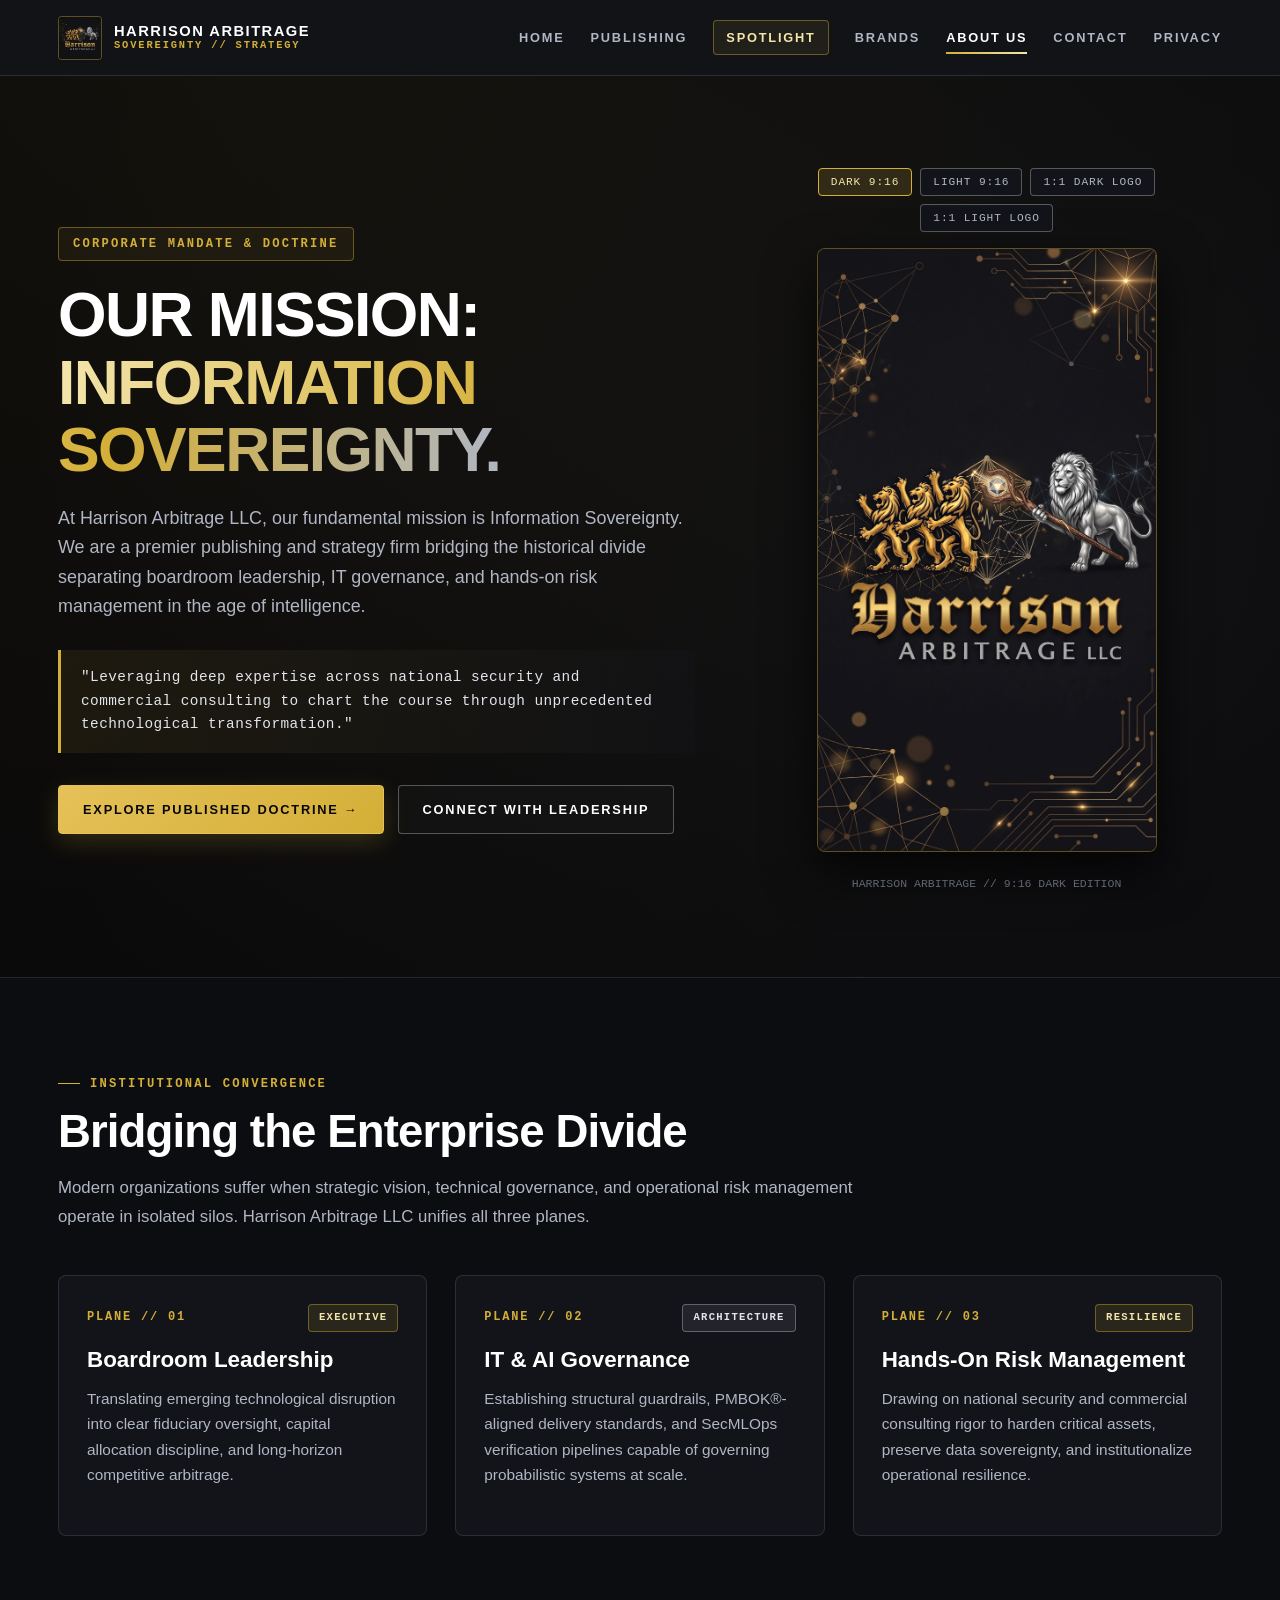
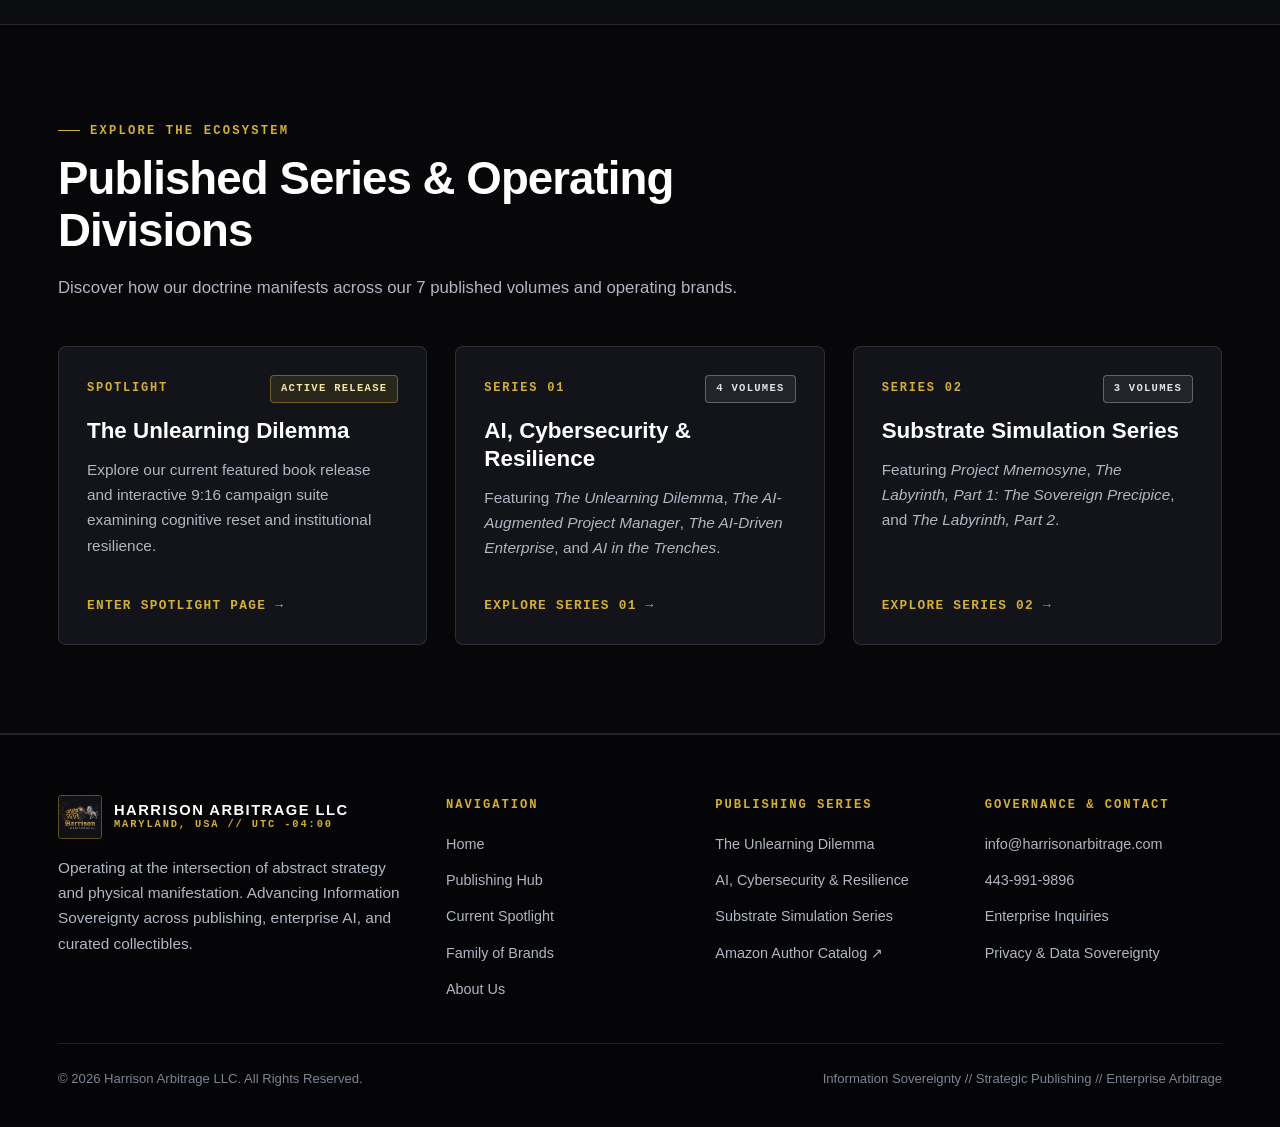
==== commit a1cae0f8: "Revise branding images and enhance hero section Updated image sources and captions for branding cons" ====
--- a/about.html
+++ b/about.html
@@ -16,11 +16,11 @@
       <a href="index.html" class="brand-logo">
         <div class="logo-mark-wrap">
           <img 
-            src="Harrison_Arbitrage_Logo_Gold.png" 
-            alt="Harrison Arbitrage LLC Logo" 
+            src="Harrison_Arbitrage_Dark.jpg" 
+            alt="Harrison Arbitrage LLC Square Logo" 
             class="logo-img-asset"
             data-fallback-title="Harrison Arbitrage Logo"
-            data-asset-status="NEED TO CREATE"
+            data-asset-status="UPLOADED ASSET"
           />
         </div>
         <div class="brand-text-group">
@@ -45,7 +45,7 @@
     </div>
   </header>
 
-  <!-- ==================== HERO SECTION ==================== -->
+  <!-- ==================== HERO SECTION (9:16 & 1:1 SWITCHER) ==================== -->
   <main>
     <section class="hero">
       <div class="container hero-grid">
@@ -68,17 +68,61 @@
           </div>
         </div>
 
-        <div>
-          <div class="asset-frame asset-frame-16x9">
+        <div data-media-switcher>
+          <div class="media-switcher-bar">
+            <button 
+              type="button" 
+              class="media-tab-btn active"
+              data-media-type="image"
+              data-media-src="Harrison_Arbitrage_Dark_9x16.jpg"
+              data-media-ratio="9x16"
+              data-media-caption="HARRISON ARBITRAGE // 9:16 DARK EDITION"
+            >
+              Dark 9:16
+            </button>
+            <button 
+              type="button" 
+              class="media-tab-btn"
+              data-media-type="image"
+              data-media-src="Harrison_Arbitrage_Light_9x16.jpg"
+              data-media-ratio="9x16"
+              data-media-caption="HARRISON ARBITRAGE // 9:16 LIGHT EDITION"
+            >
+              Light 9:16
+            </button>
+            <button 
+              type="button" 
+              class="media-tab-btn"
+              data-media-type="image"
+              data-media-src="Harrison_Arbitrage_Dark.jpg"
+              data-media-ratio="1x1"
+              data-media-caption="HARRISON ARBITRAGE // 1:1 DARK EMBLEM"
+            >
+              1:1 Dark Logo
+            </button>
+            <button 
+              type="button" 
+              class="media-tab-btn"
+              data-media-type="image"
+              data-media-src="Harrison_Arbitrage_Light.jpg"
+              data-media-ratio="1x1"
+              data-media-caption="HARRISON ARBITRAGE // 1:1 LIGHT EMBLEM"
+            >
+              1:1 Light Logo
+            </button>
+          </div>
+
+          <div class="asset-frame asset-frame-9x16 switcher-stage-frame">
             <img 
-              src="Harrison_Arbitrage_Light.jpg" 
+              src="Harrison_Arbitrage_Dark_9x16.jpg" 
               alt="Harrison Arbitrage LLC Executive Overview"
-              data-fallback-title="Harrison Arbitrage Light Banner"
+              class="switcher-stage-img"
+              data-fallback-title="Harrison Arbitrage Visual"
               data-asset-status="UPLOADED ASSET"
             />
           </div>
-          <p style="text-align: center; font-family: var(--font-mono); font-size: 0.72rem; color: var(--text-muted-silver);">
-            HARRISON ARBITRAGE LLC // STRATEGIC DOCTRINE
+          <p class="switcher-caption" style="text-align: center; font-family: var(--font-mono); font-size: 0.72rem; color: var(--text-muted-silver);">
+            HARRISON ARBITRAGE // 9:16 DARK EDITION
           </p>
         </div>
       </div>
@@ -145,7 +189,7 @@
           <span class="eyebrow">Explore the Ecosystem</span>
           <h2 class="section-title">Published Series &amp; Operating Divisions</h2>
           <p class="section-subtitle">
-            Discover how our doctrine manifests across our published Amazon series and operating brands.
+            Discover how our doctrine manifests across our 7 published volumes and operating brands.
           </p>
         </div>
 
@@ -158,7 +202,7 @@
               </div>
               <h3 class="card-title">The Unlearning Dilemma</h3>
               <p class="card-desc">
-                Explore our current featured book release and interactive campaign suite examining cognitive reset and institutional resilience.
+                Explore our current featured book release and interactive 9:16 campaign suite examining cognitive reset and institutional resilience.
               </p>
             </div>
             <a href="spotlight.html" class="link-arrow">Enter Spotlight Page →</a>
@@ -168,11 +212,11 @@
             <div>
               <div class="card-index">
                 <span>SERIES 01</span>
-                <span class="card-badge-silver">Enterprise</span>
+                <span class="card-badge-silver">4 Volumes</span>
               </div>
               <h3 class="card-title">AI, Cybersecurity &amp; Resilience</h3>
               <p class="card-desc">
-                Featuring <em>The Unlearning Dilemma</em>, <em>The AI-Augmented Project Manager</em>, and <em>The AI-Driven Enterprise</em>.
+                Featuring <em>The Unlearning Dilemma</em>, <em>The AI-Augmented Project Manager</em>, <em>The AI-Driven Enterprise</em>, and <em>AI in the Trenches</em>.
               </p>
             </div>
             <a href="series-ai-cybersecurity.html" class="link-arrow">Explore Series 01 →</a>
@@ -182,11 +226,11 @@
             <div>
               <div class="card-index">
                 <span>SERIES 02</span>
-                <span class="card-badge-silver">Speculative</span>
+                <span class="card-badge-silver">3 Volumes</span>
               </div>
               <h3 class="card-title">Substrate Simulation Series</h3>
               <p class="card-desc">
-                Featuring <em>Project Mnemosyne</em> and <em>The Labyrinth, Part 1: The Sovereign Precipice</em>.
+                Featuring <em>Project Mnemosyne</em>, <em>The Labyrinth, Part 1: The Sovereign Precipice</em>, and <em>The Labyrinth, Part 2</em>.
               </p>
             </div>
             <a href="series-substrate-simulation.html" class="link-arrow">Explore Series 02 →</a>
@@ -204,11 +248,11 @@
           <a href="index.html" class="brand-logo" style="margin-bottom: 16px;">
             <div class="logo-mark-wrap">
               <img 
-                src="Harrison_Arbitrage_Logo_Gold.png" 
-                alt="Harrison Arbitrage LLC Logo" 
+                src="Harrison_Arbitrage_Dark.jpg" 
+                alt="Harrison Arbitrage LLC Square Logo" 
                 class="logo-img-asset"
                 data-fallback-title="Harrison Arbitrage Logo"
-                data-asset-status="NEED TO CREATE"
+                data-asset-status="UPLOADED ASSET"
               />
             </div>
             <div class="brand-text-group">
--- a/styles.css
+++ b/styles.css
@@ -1,52 +1,43 @@
 /* ==========================================================================
-   HARRISON ARBITRAGE LLC — ENTERPRISE DESIGN SYSTEM (styles.css)
+   HARRISON ARBITRAGE LLC — MOBILE-FIRST 9:16 DESIGN SYSTEM (styles.css)
    Palette: Obsidian Black, Crisp White, Metallic Gold, Brushed Silver (Zero Red)
-   Architecture modeled after harrisonaiagents.com
+   Media Standard: 9:16 Vertical Mobile-First, 2:3 Book Covers, 1:1 Square Logos
    ========================================================================== */
 
 :root {
-  /* Core Backgrounds (Black to Gunmetal Shades) */
   --bg-obsidian: #070709;
   --bg-deep: #0c0d10;
   --bg-card: #121419;
   --bg-card-elevated: #181b22;
-  --bg-glass: rgba(18, 20, 25, 0.88);
-
-  /* Typography & Silver/White Spectrum */
+  --bg-glass: rgba(18, 20, 25, 0.9);
+
   --text-white: #ffffff;
   --text-platinum: #e2e5ec;
   --text-silver: #b0b6c3;
   --text-muted-silver: #7d8494;
-  --text-slate: #525866;
-
-  /* Metallic Gold Spectrum (Primary Accent replacing Red) */
+
   --gold-bright: #e5c158;
   --gold-primary: #d4af37;
   --gold-champagne: #f3e5ab;
   --gold-burnished: #9a7b2c;
-  --gold-glow: rgba(212, 175, 55, 0.18);
   --gold-border: rgba(212, 175, 55, 0.42);
 
-  /* Silver Borders & Dividers */
   --silver-border: rgba(176, 182, 195, 0.16);
   --silver-border-strong: rgba(226, 229, 236, 0.32);
 
-  /* Layout & Spacing */
-  --max-width: 1260px;
-  --header-height: 80px;
+  --max-width: 1220px;
+  --header-height: 76px;
   --radius-sm: 4px;
   --radius-md: 8px;
   --radius-lg: 12px;
   --transition-fast: 0.2s cubic-bezier(0.16, 1, 0.3, 1);
   --transition-smooth: 0.35s cubic-bezier(0.16, 1, 0.3, 1);
 
-  /* Font Stacks */
   --font-sans: 'Inter', -apple-system, BlinkMacSystemFont, 'Segoe UI', Roboto, sans-serif;
   --font-display: 'Inter', 'Helvetica Neue', Arial, sans-serif;
   --font-mono: 'JetBrains Mono', 'Fira Code', Consolas, monospace;
 }
 
-/* Reset & Base */
 *, *::before, *::after {
   box-sizing: border-box;
   margin: 0;
@@ -90,18 +81,18 @@
 }
 
 /* ==========================================================================
-   CONTAINERS & SECTION SCAFFOLDING
+   MOBILE-FIRST CONTAINERS & SECTION SCAFFOLDING
    ========================================================================== */
 
 .container {
   width: 100%;
   max-width: var(--max-width);
   margin: 0 auto;
-  padding: 0 24px;
+  padding: 0 20px;
 }
 
 .section {
-  padding: 96px 0;
+  padding: 64px 0;
   border-bottom: 1px solid var(--silver-border);
   position: relative;
 }
@@ -111,8 +102,8 @@
 }
 
 .section-header {
-  max-width: 820px;
-  margin-bottom: 56px;
+  max-width: 800px;
+  margin-bottom: 44px;
 }
 
 .eyebrow {
@@ -120,40 +111,40 @@
   align-items: center;
   gap: 10px;
   font-family: var(--font-mono);
-  font-size: 0.78rem;
+  font-size: 0.76rem;
   font-weight: 600;
   letter-spacing: 0.18em;
   text-transform: uppercase;
   color: var(--gold-primary);
-  margin-bottom: 14px;
+  margin-bottom: 12px;
 }
 
 .eyebrow::before {
   content: "";
   display: inline-block;
-  width: 24px;
+  width: 22px;
   height: 1px;
   background-color: var(--gold-primary);
 }
 
 .section-title {
   font-family: var(--font-display);
-  font-size: clamp(2rem, 4vw, 3rem);
+  font-size: clamp(1.85rem, 4vw, 2.85rem);
   font-weight: 800;
   letter-spacing: -0.02em;
   line-height: 1.15;
   color: var(--text-white);
-  margin-bottom: 18px;
+  margin-bottom: 16px;
 }
 
 .section-subtitle {
-  font-size: 1.125rem;
+  font-size: 1.05rem;
   color: var(--text-silver);
   line-height: 1.7;
 }
 
 /* ==========================================================================
-   NAVIGATION BAR (Modeled on harrisonaiagents.com)
+   NAVIGATION BAR & 1:1 SQUARE LOGO
    ========================================================================== */
 
 .site-header {
@@ -172,26 +163,27 @@
   display: flex;
   align-items: center;
   justify-content: space-between;
-  gap: 24px;
+  gap: 16px;
 }
 
 .brand-logo {
   display: flex;
   align-items: center;
-  gap: 14px;
+  gap: 12px;
   font-weight: 800;
   letter-spacing: 0.08em;
   text-transform: uppercase;
   color: var(--text-white);
-  font-size: 0.95rem;
+  font-size: 0.92rem;
 }
 
 .logo-mark-wrap {
-  width: 40px;
-  height: 40px;
+  width: 44px;
+  height: 44px;
+  aspect-ratio: 1 / 1;
   border-radius: var(--radius-sm);
   border: 1px solid var(--gold-border);
-  background: linear-gradient(135deg, #171920 0%, #090a0d 100%);
+  background: #090a0d;
   display: flex;
   align-items: center;
   justify-content: center;
@@ -202,7 +194,7 @@
 .logo-mark-wrap img {
   width: 100%;
   height: 100%;
-  object-fit: contain;
+  object-fit: cover;
 }
 
 .logo-monogram-fallback {
@@ -221,21 +213,47 @@
 
 .brand-name-main {
   color: var(--text-white);
-  font-size: 0.95rem;
+  font-size: 0.92rem;
   letter-spacing: 0.1em;
 }
 
 .brand-name-sub {
   color: var(--gold-primary);
   font-family: var(--font-mono);
-  font-size: 0.68rem;
-  letter-spacing: 0.2em;
+  font-size: 0.65rem;
+  letter-spacing: 0.18em;
+}
+
+.mobile-menu-btn {
+  display: inline-block;
+  background: transparent;
+  border: 1px solid var(--silver-border-strong);
+  color: var(--text-white);
+  padding: 8px 12px;
+  border-radius: var(--radius-sm);
+  font-family: var(--font-mono);
+  font-size: 0.76rem;
+  letter-spacing: 0.1em;
+  text-transform: uppercase;
+  cursor: pointer;
 }
 
 .nav-links {
-  display: flex;
-  align-items: center;
-  gap: 28px;
+  display: none;
+  position: absolute;
+  top: var(--header-height);
+  left: 0;
+  right: 0;
+  background: var(--bg-obsidian);
+  border-bottom: 1px solid var(--gold-border);
+  flex-direction: column;
+  padding: 24px;
+  gap: 18px;
+  align-items: flex-start;
+}
+
+.nav-links.nav-open {
+  display: flex;
 }
 
 .nav-links a {
@@ -287,26 +305,12 @@
   color: var(--bg-obsidian);
 }
 
-.mobile-menu-btn {
-  display: none;
-  background: transparent;
-  border: 1px solid var(--silver-border-strong);
-  color: var(--text-white);
-  padding: 8px 12px;
-  border-radius: var(--radius-sm);
-  font-family: var(--font-mono);
-  font-size: 0.78rem;
-  letter-spacing: 0.1em;
-  text-transform: uppercase;
-  cursor: pointer;
-}
-
-/* ==========================================================================
-   HERO SECTION & PULL QUOTES
+/* ==========================================================================
+   MOBILE-FIRST HERO SECTION & PULL QUOTES
    ========================================================================== */
 
 .hero {
-  padding: 100px 0 88px;
+  padding: 64px 0 60px;
   border-bottom: 1px solid var(--silver-border);
   position: relative;
   overflow: hidden;
@@ -314,34 +318,34 @@
 
 .hero-grid {
   display: grid;
-  grid-template-columns: 1.15fr 0.85fr;
-  gap: 56px;
+  grid-template-columns: 1fr;
+  gap: 44px;
   align-items: center;
 }
 
 .hero-kicker {
   display: inline-block;
   font-family: var(--font-mono);
-  font-size: 0.8rem;
+  font-size: 0.76rem;
   font-weight: 600;
-  letter-spacing: 0.2em;
+  letter-spacing: 0.18em;
   text-transform: uppercase;
   color: var(--gold-primary);
   padding: 6px 14px;
   border: 1px solid var(--gold-border);
   background: rgba(212, 175, 55, 0.07);
   border-radius: var(--radius-sm);
-  margin-bottom: 24px;
+  margin-bottom: 20px;
 }
 
 .hero-title {
   font-family: var(--font-display);
-  font-size: clamp(2.5rem, 5vw, 4.15rem);
+  font-size: clamp(2.2rem, 5vw, 3.9rem);
   font-weight: 900;
   line-height: 1.08;
   letter-spacing: -0.025em;
   color: var(--text-white);
-  margin-bottom: 24px;
+  margin-bottom: 20px;
   text-transform: uppercase;
 }
 
@@ -352,31 +356,31 @@
 }
 
 .hero-lead {
-  font-size: 1.2rem;
+  font-size: 1.12rem;
   color: var(--text-silver);
-  margin-bottom: 32px;
+  margin-bottom: 28px;
   max-width: 640px;
 }
 
 .quote-banner {
-  margin: 28px 0 36px;
-  padding: 18px 24px;
+  margin: 24px 0 32px;
+  padding: 16px 20px;
   border-left: 3px solid var(--gold-primary);
   background: linear-gradient(90deg, rgba(212, 175, 55, 0.08) 0%, rgba(18, 20, 25, 0.4) 100%);
   font-family: var(--font-mono);
-  font-size: 0.95rem;
+  font-size: 0.9rem;
   color: var(--text-platinum);
   letter-spacing: 0.03em;
 }
 
 /* ==========================================================================
-   BUTTONS & CTAs (Gold, Silver, Obsidian)
+   BUTTONS & CTAs
    ========================================================================== */
 
 .btn-group {
   display: flex;
   flex-wrap: wrap;
-  gap: 16px;
+  gap: 14px;
   align-items: center;
 }
 
@@ -385,8 +389,8 @@
   align-items: center;
   justify-content: center;
   gap: 10px;
-  padding: 14px 28px;
-  font-size: 0.82rem;
+  padding: 13px 24px;
+  font-size: 0.8rem;
   font-weight: 700;
   letter-spacing: 0.14em;
   text-transform: uppercase;
@@ -427,12 +431,12 @@
   align-items: center;
   gap: 8px;
   font-family: var(--font-mono);
-  font-size: 0.82rem;
+  font-size: 0.8rem;
   font-weight: 600;
   letter-spacing: 0.1em;
   text-transform: uppercase;
   color: var(--gold-primary);
-  margin-top: 18px;
+  margin-top: 14px;
 }
 
 .link-arrow:hover {
@@ -441,18 +445,13 @@
 }
 
 /* ==========================================================================
-   CARDS & ENTERPRISE GRID SYSTEM
-   ========================================================================== */
-
-.grid-2 {
-  display: grid;
-  grid-template-columns: repeat(2, 1fr);
-  gap: 32px;
-}
-
+   MOBILE-FIRST CARDS & ENTERPRISE GRID SYSTEM
+   ========================================================================== */
+
+.grid-2,
 .grid-3 {
   display: grid;
-  grid-template-columns: repeat(3, 1fr);
+  grid-template-columns: 1fr;
   gap: 28px;
 }
 
@@ -460,7 +459,7 @@
   background: var(--bg-card);
   border: 1px solid var(--silver-border);
   border-radius: var(--radius-md);
-  padding: 36px;
+  padding: 28px;
   display: flex;
   flex-direction: column;
   justify-content: space-between;
@@ -492,10 +491,10 @@
 
 .card-index {
   font-family: var(--font-mono);
-  font-size: 0.78rem;
+  font-size: 0.75rem;
   font-weight: 700;
   color: var(--gold-primary);
-  letter-spacing: 0.16em;
+  letter-spacing: 0.15em;
   margin-bottom: 14px;
   display: flex;
   align-items: center;
@@ -506,7 +505,7 @@
   display: inline-block;
   padding: 4px 10px;
   font-family: var(--font-mono);
-  font-size: 0.68rem;
+  font-size: 0.66rem;
   font-weight: 600;
   letter-spacing: 0.12em;
   text-transform: uppercase;
@@ -517,13 +516,21 @@
 }
 
 .card-badge-silver {
+  display: inline-block;
+  padding: 4px 10px;
+  font-family: var(--font-mono);
+  font-size: 0.66rem;
+  font-weight: 600;
+  letter-spacing: 0.12em;
+  text-transform: uppercase;
+  border-radius: var(--radius-sm);
   background: rgba(176, 182, 195, 0.1);
   color: var(--text-platinum);
   border: 1px solid var(--silver-border-strong);
 }
 
 .card-title {
-  font-size: 1.45rem;
+  font-size: 1.4rem;
   font-weight: 800;
   color: var(--text-white);
   margin-bottom: 12px;
@@ -532,12 +539,12 @@
 
 .card-desc {
   color: var(--text-silver);
-  font-size: 0.98rem;
-  margin-bottom: 24px;
-}
-
-/* ==========================================================================
-   ASPECT-RATIO FORGIVING MEDIA FRAMES & AUTOMATIC MISSING-IMAGE FALLBACKS
+  font-size: 0.96rem;
+  margin-bottom: 20px;
+}
+
+/* ==========================================================================
+   MEDIA FRAMES: STRICTLY 9:16 VERTICAL, 2:3 BOOK, AND 1:1 SQUARE
    ========================================================================== */
 
 .asset-frame {
@@ -552,25 +559,30 @@
   justify-content: center;
 }
 
-/* 16:9 Wide Banner Frame (Adapts gracefully to any landscape image) */
-.asset-frame-16x9 {
-  aspect-ratio: 16 / 9;
-  margin-bottom: 24px;
-}
-
-.asset-frame-16x9 img,
-.asset-frame-16x9 video {
+/* 9:16 Vertical Mobile-First Frame */
+.asset-frame-9x16 {
+  aspect-ratio: 9 / 16;
+  width: 100%;
+  max-width: 340px;
+  margin: 0 auto 22px;
+  border: 1px solid var(--gold-border);
+  box-shadow: 0 20px 50px rgba(0, 0, 0, 0.72);
+}
+
+.asset-frame-9x16 img,
+.asset-frame-9x16 video {
   width: 100%;
   height: 100%;
   object-fit: cover;
 }
 
-/* 2:3 Book Cover Frame (Uses object-fit: contain + studio backdrop so NO book cover is ever cropped regardless of aspect ratio) */
+/* 2:3 Book Cover Frame (Uses object-fit: contain so book covers never crop) */
 .asset-frame-book {
   aspect-ratio: 2 / 3;
-  max-width: 300px;
-  margin: 0 auto 24px;
-  padding: 16px;
+  width: 100%;
+  max-width: 280px;
+  margin: 0 auto 22px;
+  padding: 14px;
   background: radial-gradient(circle at 50% 30%, rgba(212, 175, 55, 0.12), rgba(9, 10, 14, 0.95));
   border: 1px solid var(--gold-border);
   box-shadow: inset 0 0 30px rgba(0, 0, 0, 0.75);
@@ -583,23 +595,23 @@
   filter: drop-shadow(0 12px 24px rgba(0, 0, 0, 0.7));
 }
 
-/* 9:16 Vertical Campaign / Reel Frame */
-.asset-frame-9x16 {
-  aspect-ratio: 9 / 16;
-  max-width: 340px;
-  margin: 0 auto;
+/* 1:1 Square Emblem Frame */
+.asset-frame-1x1 {
+  aspect-ratio: 1 / 1;
+  width: 100%;
+  max-width: 280px;
+  margin: 0 auto 22px;
   border: 1px solid var(--gold-border);
-  box-shadow: 0 20px 50px rgba(0, 0, 0, 0.7);
-}
-
-.asset-frame-9x16 img,
-.asset-frame-9x16 video {
+  box-shadow: 0 16px 40px rgba(0, 0, 0, 0.65);
+}
+
+.asset-frame-1x1 img {
   width: 100%;
   height: 100%;
   object-fit: cover;
 }
 
-/* Automatic Placeholder UI when an image marked [NEED TO CREATE] isn't uploaded yet */
+/* Automatic Placeholder UI if a future book cover isn't uploaded yet */
 .asset-fallback-box {
   width: 100%;
   height: 100%;
@@ -617,7 +629,7 @@
 
 .fallback-monogram {
   font-family: var(--font-mono);
-  font-size: 0.72rem;
+  font-size: 0.7rem;
   letter-spacing: 0.2em;
   text-transform: uppercase;
   color: var(--gold-primary);
@@ -625,7 +637,7 @@
 }
 
 .fallback-title {
-  font-size: 1.1rem;
+  font-size: 1.05rem;
   font-weight: 800;
   color: var(--text-white);
   margin-bottom: 8px;
@@ -634,7 +646,7 @@
 
 .fallback-filename {
   font-family: var(--font-mono);
-  font-size: 0.68rem;
+  font-size: 0.66rem;
   color: var(--text-muted-silver);
   background: rgba(0, 0, 0, 0.55);
   padding: 4px 10px;
@@ -643,7 +655,7 @@
   word-break: break-all;
 }
 
-/* Interactive Media Switcher Controls (Dark / Light / Video) */
+/* Interactive Media Switcher Controls (9:16 Dark / Light / Animated Video) */
 .media-switcher-bar {
   display: flex;
   flex-wrap: wrap;
@@ -656,10 +668,10 @@
   background: var(--bg-card);
   border: 1px solid var(--silver-border-strong);
   color: var(--text-silver);
-  padding: 7px 13px;
+  padding: 7px 12px;
   border-radius: var(--radius-sm);
   font-family: var(--font-mono);
-  font-size: 0.72rem;
+  font-size: 0.7rem;
   letter-spacing: 0.08em;
   text-transform: uppercase;
   cursor: pointer;
@@ -681,10 +693,10 @@
   background: linear-gradient(135deg, #151821 0%, #0b0c10 60%, #17140d 100%);
   border: 1px solid var(--gold-border);
   border-radius: var(--radius-lg);
-  padding: 48px;
+  padding: 28px;
   display: grid;
-  grid-template-columns: 320px 1fr;
-  gap: 48px;
+  grid-template-columns: 1fr;
+  gap: 32px;
   align-items: center;
   box-shadow: 0 24px 60px rgba(0, 0, 0, 0.6);
 }
@@ -693,8 +705,8 @@
   display: flex;
   flex-wrap: wrap;
   gap: 20px;
-  margin: 20px 0 28px;
-  padding: 16px 0;
+  margin: 18px 0 24px;
+  padding: 14px 0;
   border-top: 1px solid var(--silver-border);
   border-bottom: 1px solid var(--silver-border);
 }
@@ -706,14 +718,14 @@
 
 .meta-label {
   font-family: var(--font-mono);
-  font-size: 0.7rem;
+  font-size: 0.68rem;
   text-transform: uppercase;
   letter-spacing: 0.15em;
   color: var(--text-muted-silver);
 }
 
 .meta-value {
-  font-size: 0.95rem;
+  font-size: 0.92rem;
   font-weight: 700;
   color: var(--gold-champagne);
 }
@@ -726,24 +738,24 @@
   margin-top: auto;
   background-color: #050507;
   border-top: 1px solid var(--silver-border);
-  padding: 72px 0 40px;
+  padding: 60px 0 36px;
 }
 
 .footer-grid {
   display: grid;
-  grid-template-columns: 1.5fr 1fr 1fr 1fr;
-  gap: 40px;
-  margin-bottom: 48px;
+  grid-template-columns: 1fr;
+  gap: 32px;
+  margin-bottom: 40px;
 }
 
 .footer-col-title {
   font-family: var(--font-mono);
-  font-size: 0.78rem;
+  font-size: 0.76rem;
   font-weight: 700;
   letter-spacing: 0.16em;
   text-transform: uppercase;
   color: var(--gold-primary);
-  margin-bottom: 18px;
+  margin-bottom: 16px;
 }
 
 .footer-links {
@@ -754,7 +766,7 @@
 
 .footer-links a {
   color: var(--text-silver);
-  font-size: 0.92rem;
+  font-size: 0.9rem;
 }
 
 .footer-links a:hover {
@@ -762,66 +774,77 @@
 }
 
 .footer-bottom {
-  padding-top: 28px;
+  padding-top: 24px;
   border-top: 1px solid var(--silver-border);
   display: flex;
   flex-wrap: wrap;
   justify-content: space-between;
   align-items: center;
-  gap: 16px;
-  font-size: 0.85rem;
+  gap: 14px;
+  font-size: 0.82rem;
   color: var(--text-muted-silver);
 }
 
 /* ==========================================================================
-   RESPONSIVE BREAKPOINTS
-   ========================================================================== */
-
-@media (max-width: 992px) {
-  .hero-grid,
-  .spotlight-banner,
+   PROGRESSIVE ENHANCEMENT FOR TABLET & DESKTOP VIEWPORTS
+   ========================================================================== */
+
+@media (min-width: 768px) {
+  .container {
+    padding: 0 28px;
+  }
+
+  .section {
+    padding: 88px 0;
+  }
+
+  .mobile-menu-btn {
+    display: none;
+  }
+
+  .nav-links {
+    display: flex;
+    position: static;
+    background: transparent;
+    border-bottom: none;
+    flex-direction: row;
+    padding: 0;
+    gap: 26px;
+    align-items: center;
+  }
+
+  .grid-2 {
+    grid-template-columns: repeat(2, 1fr);
+    gap: 32px;
+  }
+
+  .footer-grid {
+    grid-template-columns: repeat(2, 1fr);
+  }
+
+  .spotlight-banner {
+    padding: 44px;
+    grid-template-columns: 300px 1fr;
+    gap: 44px;
+  }
+}
+
+@media (min-width: 992px) {
+  .hero {
+    padding: 92px 0 84px;
+  }
+
+  .hero-grid {
+    grid-template-columns: 1.15fr 0.85fr;
+    gap: 56px;
+  }
+
   .grid-3 {
-    grid-template-columns: 1fr;
+    grid-template-columns: repeat(3, 1fr);
+    gap: 28px;
   }
 
   .footer-grid {
-    grid-template-columns: 1fr 1fr;
-  }
-}
-
-@media (max-width: 768px) {
-  .mobile-menu-btn {
-    display: inline-block;
-  }
-
-  .nav-links {
-    display: none;
-    position: absolute;
-    top: var(--header-height);
-    left: 0;
-    right: 0;
-    background: var(--bg-obsidian);
-    border-bottom: 1px solid var(--gold-border);
-    flex-direction: column;
-    padding: 24px;
-    gap: 18px;
-    align-items: flex-start;
-  }
-
-  .nav-links.nav-open {
-    display: flex;
-  }
-
-  .grid-2,
-  .footer-grid {
-    grid-template-columns: 1fr;
-  }
-
-  .section {
-    padding: 64px 0;
-  }
-
-  .spotlight-banner {
-    padding: 28px;
-  }
-}
+    grid-template-columns: 1.5fr 1fr 1fr 1fr;
+  }
+}
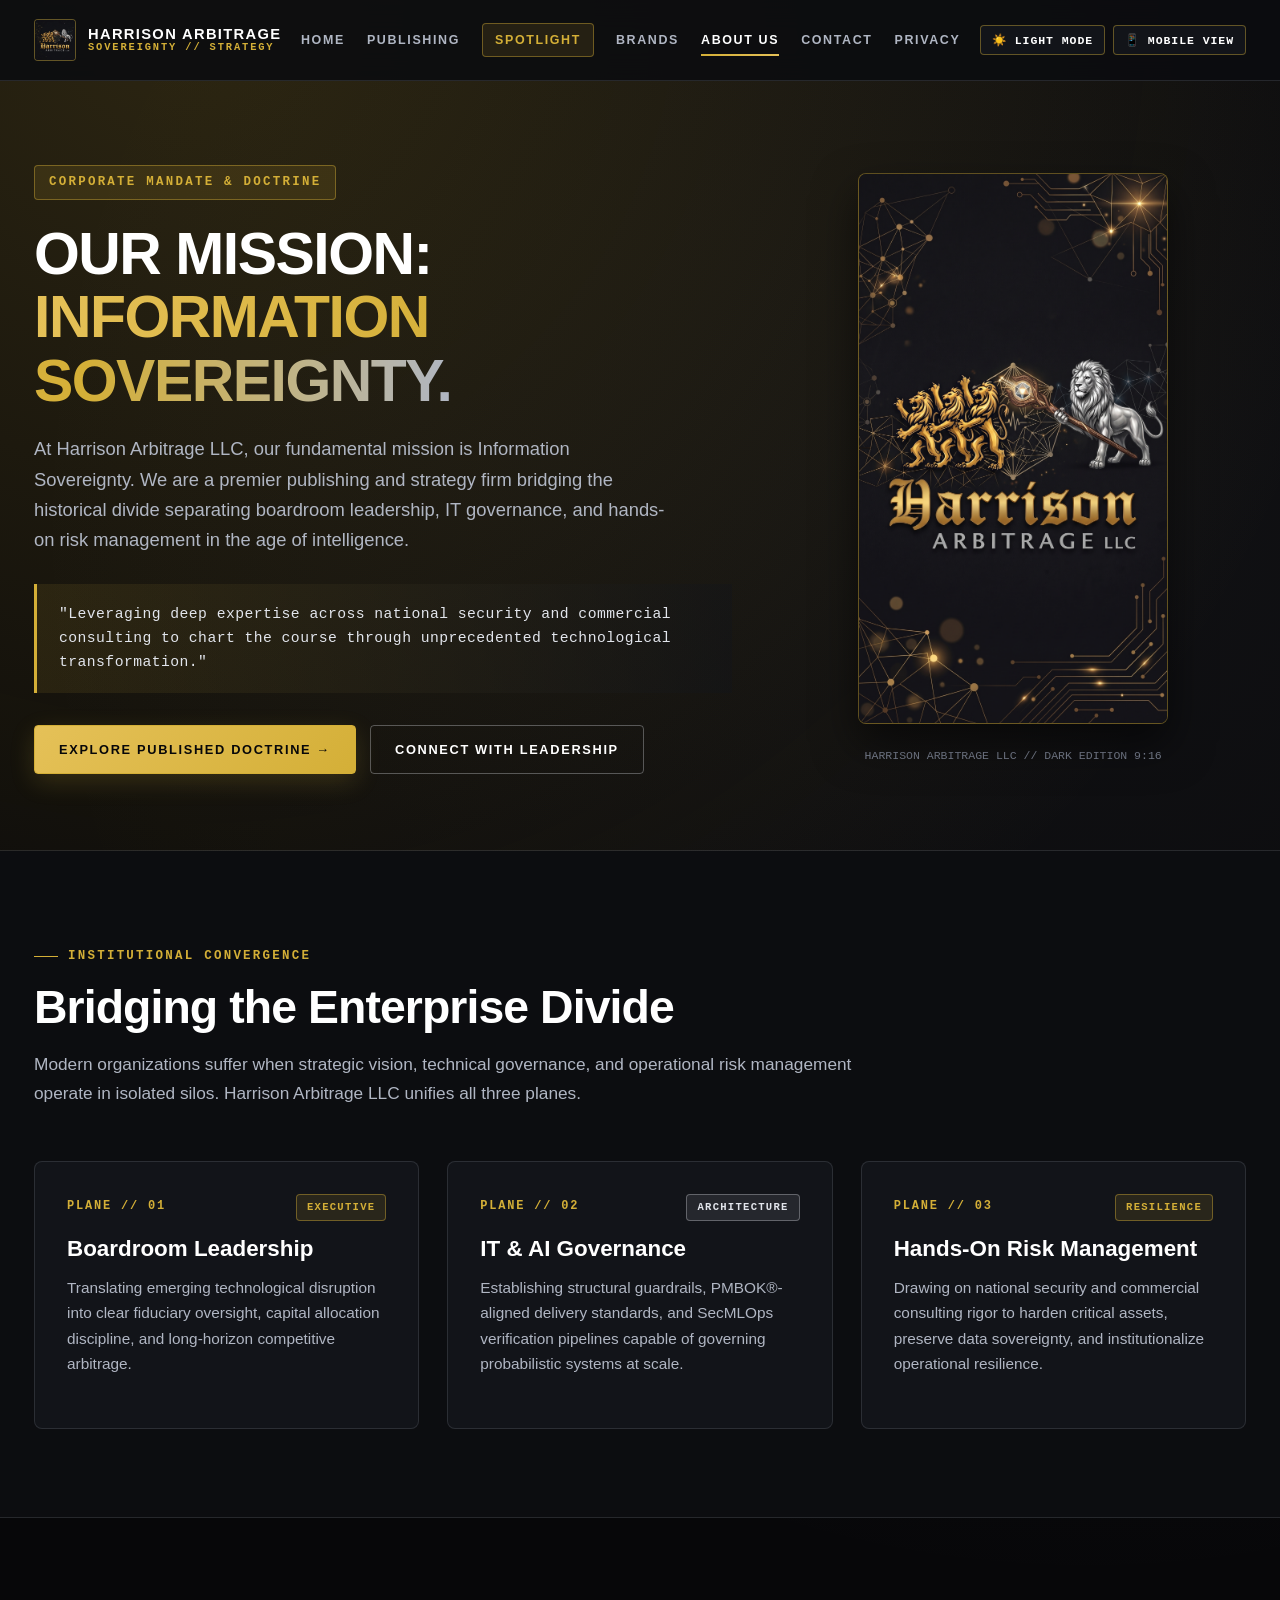
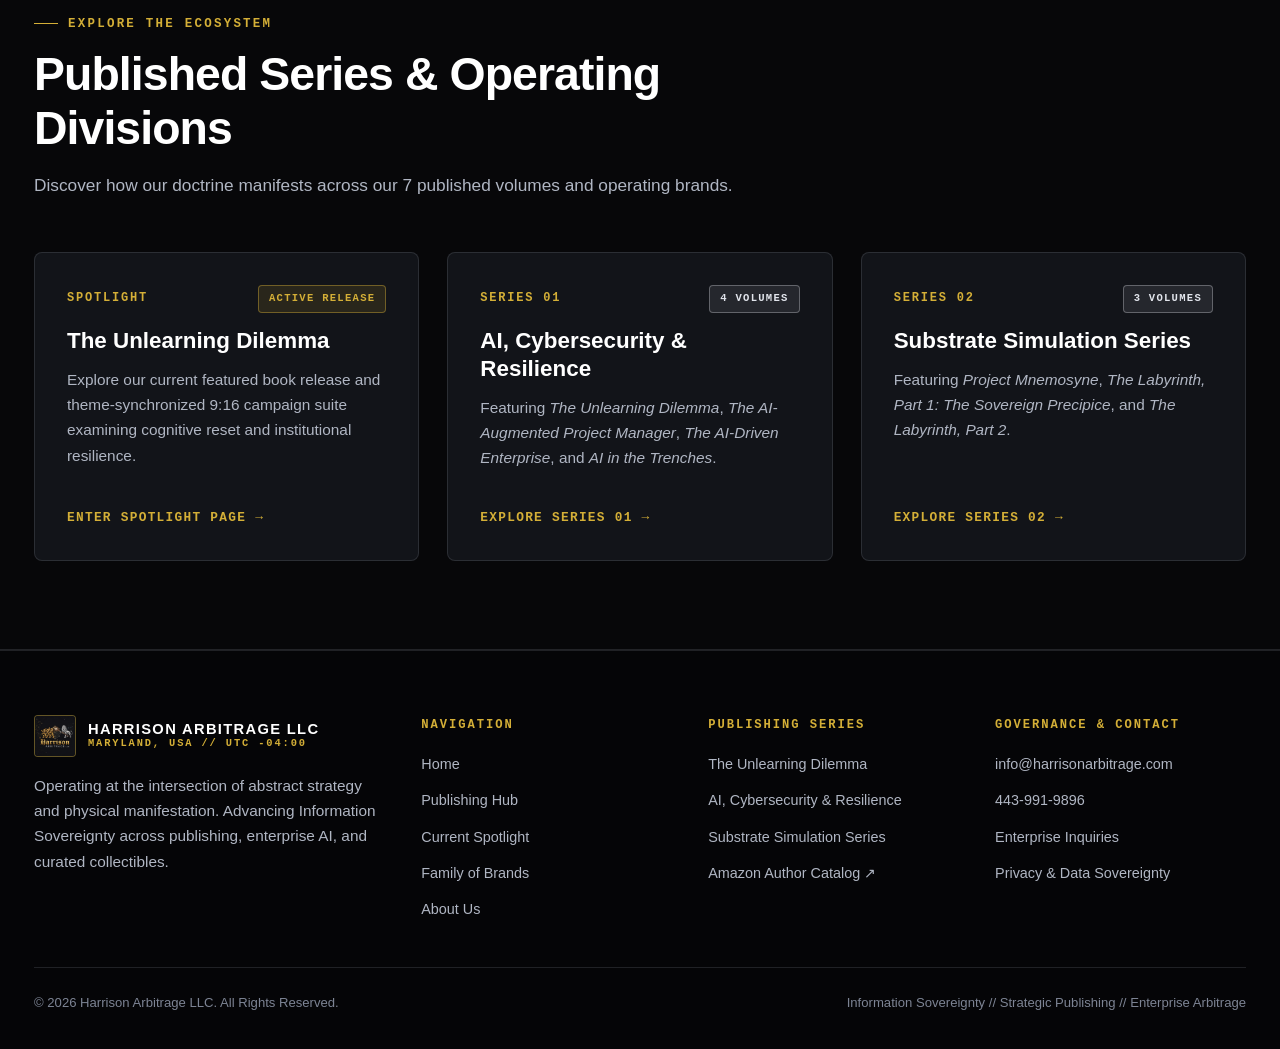
==== commit b781b71e: "Update about.html for dark theme and accessibility" ====
--- a/about.html
+++ b/about.html
@@ -1,5 +1,5 @@
 <!DOCTYPE html>
-<html lang="en">
+<html lang="en" data-theme="dark">
 <head>
   <meta charset="UTF-8" />
   <meta name="viewport" content="width=device-width, initial-scale=1.0" />
@@ -17,10 +17,10 @@
         <div class="logo-mark-wrap">
           <img 
             src="Harrison_Arbitrage_Dark.jpg" 
-            alt="Harrison Arbitrage LLC Square Logo" 
-            class="logo-img-asset"
-            data-fallback-title="Harrison Arbitrage Logo"
-            data-asset-status="UPLOADED ASSET"
+            alt="Harrison Arbitrage LLC Crest" 
+            class="theme-brand-logo"
+            data-fallback-title="Harrison Arbitrage Crest"
+            data-asset-status="LIVE ASSET"
           />
         </div>
         <div class="brand-text-group">
@@ -29,11 +29,7 @@
         </div>
       </a>
 
-      <button class="mobile-menu-btn" aria-expanded="false" aria-label="Toggle Navigation">
-        MENU [≡]
-      </button>
-
-      <nav class="nav-links">
+      <nav class="nav-links" aria-label="Primary Navigation">
         <a href="index.html">Home</a>
         <a href="publishing.html">Publishing</a>
         <a href="spotlight.html" class="nav-spotlight-pill">Spotlight</a>
@@ -42,10 +38,22 @@
         <a href="contact.html">Contact</a>
         <a href="privacy.html">Privacy</a>
       </nav>
+
+      <div class="header-controls">
+        <button id="theme-toggle" class="theme-toggle-btn" type="button" aria-label="Toggle Light/Dark Theme">
+          ☀️ Light Mode
+        </button>
+        <button id="view-mode-toggle" class="view-toggle-btn" type="button" aria-label="Toggle Mobile Center-Scroll View">
+          📱 Mobile View
+        </button>
+        <button class="mobile-menu-btn" type="button" aria-expanded="false" aria-label="Toggle Navigation">
+          ☰ MENU
+        </button>
+      </div>
     </div>
   </header>
 
-  <!-- ==================== HERO SECTION (9:16 & 1:1 SWITCHER) ==================== -->
+  <!-- ==================== HERO SECTION (9:16 Theme-Synced Visual) ==================== -->
   <main>
     <section class="hero">
       <div class="container hero-grid">
@@ -68,61 +76,23 @@
           </div>
         </div>
 
-        <div data-media-switcher>
-          <div class="media-switcher-bar">
-            <button 
-              type="button" 
-              class="media-tab-btn active"
-              data-media-type="image"
-              data-media-src="Harrison_Arbitrage_Dark_9x16.jpg"
-              data-media-ratio="9x16"
-              data-media-caption="HARRISON ARBITRAGE // 9:16 DARK EDITION"
-            >
-              Dark 9:16
-            </button>
-            <button 
-              type="button" 
-              class="media-tab-btn"
-              data-media-type="image"
-              data-media-src="Harrison_Arbitrage_Light_9x16.jpg"
-              data-media-ratio="9x16"
-              data-media-caption="HARRISON ARBITRAGE // 9:16 LIGHT EDITION"
-            >
-              Light 9:16
-            </button>
-            <button 
-              type="button" 
-              class="media-tab-btn"
-              data-media-type="image"
-              data-media-src="Harrison_Arbitrage_Dark.jpg"
-              data-media-ratio="1x1"
-              data-media-caption="HARRISON ARBITRAGE // 1:1 DARK EMBLEM"
-            >
-              1:1 Dark Logo
-            </button>
-            <button 
-              type="button" 
-              class="media-tab-btn"
-              data-media-type="image"
-              data-media-src="Harrison_Arbitrage_Light.jpg"
-              data-media-ratio="1x1"
-              data-media-caption="HARRISON ARBITRAGE // 1:1 LIGHT EMBLEM"
-            >
-              1:1 Light Logo
-            </button>
-          </div>
-
-          <div class="asset-frame asset-frame-9x16 switcher-stage-frame">
+        <div>
+          <div class="asset-frame asset-frame-9x16">
             <img 
               src="Harrison_Arbitrage_Dark_9x16.jpg" 
-              alt="Harrison Arbitrage LLC Executive Overview"
-              class="switcher-stage-img"
-              data-fallback-title="Harrison Arbitrage Visual"
-              data-asset-status="UPLOADED ASSET"
+              alt="Harrison Arbitrage LLC Executive 9:16 Visual"
+              class="theme-brand-9x16"
+              data-brand="arbitrage"
+              data-fallback-title="Harrison Arbitrage 9:16 Visual"
+              data-asset-status="9:16 ASSET"
             />
           </div>
-          <p class="switcher-caption" style="text-align: center; font-family: var(--font-mono); font-size: 0.72rem; color: var(--text-muted-silver);">
-            HARRISON ARBITRAGE // 9:16 DARK EDITION
+          <p 
+            class="theme-status-caption"
+            data-caption-dark="HARRISON ARBITRAGE LLC // DARK EDITION 9:16"
+            data-caption-light="HARRISON ARBITRAGE LLC // LIGHT EDITION 9:16"
+          >
+            HARRISON ARBITRAGE LLC // DARK EDITION 9:16
           </p>
         </div>
       </div>
@@ -140,42 +110,57 @@
         </div>
 
         <div class="grid-3">
-          <article class="enterprise-card">
+          <article class="enterprise-card" data-collapsible-card>
             <div>
               <div class="card-index">
                 <span>PLANE // 01</span>
                 <span class="card-badge">Executive</span>
               </div>
               <h3 class="card-title">Boardroom Leadership</h3>
-              <p class="card-desc">
-                Translating emerging technological disruption into clear fiduciary oversight, capital allocation discipline, and long-horizon competitive arbitrage.
-              </p>
-            </div>
-          </article>
-
-          <article class="enterprise-card">
+              <button type="button" class="collapse-toggle-btn" aria-expanded="true">
+                <span>Collapse Details</span> <span>[−]</span>
+              </button>
+              <div class="collapsible-content">
+                <p class="card-desc">
+                  Translating emerging technological disruption into clear fiduciary oversight, capital allocation discipline, and long-horizon competitive arbitrage.
+                </p>
+              </div>
+            </div>
+          </article>
+
+          <article class="enterprise-card" data-collapsible-card>
             <div>
               <div class="card-index">
                 <span>PLANE // 02</span>
                 <span class="card-badge-silver">Architecture</span>
               </div>
               <h3 class="card-title">IT &amp; AI Governance</h3>
-              <p class="card-desc">
-                Establishing structural guardrails, PMBOK®-aligned delivery standards, and SecMLOps verification pipelines capable of governing probabilistic systems at scale.
-              </p>
-            </div>
-          </article>
-
-          <article class="enterprise-card">
+              <button type="button" class="collapse-toggle-btn" aria-expanded="true">
+                <span>Collapse Details</span> <span>[−]</span>
+              </button>
+              <div class="collapsible-content">
+                <p class="card-desc">
+                  Establishing structural guardrails, PMBOK®-aligned delivery standards, and SecMLOps verification pipelines capable of governing probabilistic systems at scale.
+                </p>
+              </div>
+            </div>
+          </article>
+
+          <article class="enterprise-card" data-collapsible-card>
             <div>
               <div class="card-index">
                 <span>PLANE // 03</span>
                 <span class="card-badge">Resilience</span>
               </div>
               <h3 class="card-title">Hands-On Risk Management</h3>
-              <p class="card-desc">
-                Drawing on national security and commercial consulting rigor to harden critical assets, preserve data sovereignty, and institutionalize operational resilience.
-              </p>
+              <button type="button" class="collapse-toggle-btn" aria-expanded="true">
+                <span>Collapse Details</span> <span>[−]</span>
+              </button>
+              <div class="collapsible-content">
+                <p class="card-desc">
+                  Drawing on national security and commercial consulting rigor to harden critical assets, preserve data sovereignty, and institutionalize operational resilience.
+                </p>
+              </div>
             </div>
           </article>
         </div>
@@ -194,44 +179,59 @@
         </div>
 
         <div class="grid-3">
-          <article class="enterprise-card">
+          <article class="enterprise-card" data-collapsible-card>
             <div>
               <div class="card-index">
                 <span>SPOTLIGHT</span>
                 <span class="card-badge">Active Release</span>
               </div>
               <h3 class="card-title">The Unlearning Dilemma</h3>
-              <p class="card-desc">
-                Explore our current featured book release and interactive 9:16 campaign suite examining cognitive reset and institutional resilience.
-              </p>
+              <button type="button" class="collapse-toggle-btn" aria-expanded="true">
+                <span>Collapse Details</span> <span>[−]</span>
+              </button>
+              <div class="collapsible-content">
+                <p class="card-desc">
+                  Explore our current featured book release and theme-synchronized 9:16 campaign suite examining cognitive reset and institutional resilience.
+                </p>
+              </div>
             </div>
             <a href="spotlight.html" class="link-arrow">Enter Spotlight Page →</a>
           </article>
 
-          <article class="enterprise-card">
+          <article class="enterprise-card" data-collapsible-card>
             <div>
               <div class="card-index">
                 <span>SERIES 01</span>
                 <span class="card-badge-silver">4 Volumes</span>
               </div>
               <h3 class="card-title">AI, Cybersecurity &amp; Resilience</h3>
-              <p class="card-desc">
-                Featuring <em>The Unlearning Dilemma</em>, <em>The AI-Augmented Project Manager</em>, <em>The AI-Driven Enterprise</em>, and <em>AI in the Trenches</em>.
-              </p>
+              <button type="button" class="collapse-toggle-btn" aria-expanded="true">
+                <span>Collapse Details</span> <span>[−]</span>
+              </button>
+              <div class="collapsible-content">
+                <p class="card-desc">
+                  Featuring <em>The Unlearning Dilemma</em>, <em>The AI-Augmented Project Manager</em>, <em>The AI-Driven Enterprise</em>, and <em>AI in the Trenches</em>.
+                </p>
+              </div>
             </div>
             <a href="series-ai-cybersecurity.html" class="link-arrow">Explore Series 01 →</a>
           </article>
 
-          <article class="enterprise-card">
+          <article class="enterprise-card" data-collapsible-card>
             <div>
               <div class="card-index">
                 <span>SERIES 02</span>
                 <span class="card-badge-silver">3 Volumes</span>
               </div>
               <h3 class="card-title">Substrate Simulation Series</h3>
-              <p class="card-desc">
-                Featuring <em>Project Mnemosyne</em>, <em>The Labyrinth, Part 1: The Sovereign Precipice</em>, and <em>The Labyrinth, Part 2</em>.
-              </p>
+              <button type="button" class="collapse-toggle-btn" aria-expanded="true">
+                <span>Collapse Details</span> <span>[−]</span>
+              </button>
+              <div class="collapsible-content">
+                <p class="card-desc">
+                  Featuring <em>Project Mnemosyne</em>, <em>The Labyrinth, Part 1: The Sovereign Precipice</em>, and <em>The Labyrinth, Part 2</em>.
+                </p>
+              </div>
             </div>
             <a href="series-substrate-simulation.html" class="link-arrow">Explore Series 02 →</a>
           </article>
@@ -249,10 +249,10 @@
             <div class="logo-mark-wrap">
               <img 
                 src="Harrison_Arbitrage_Dark.jpg" 
-                alt="Harrison Arbitrage LLC Square Logo" 
-                class="logo-img-asset"
-                data-fallback-title="Harrison Arbitrage Logo"
-                data-asset-status="UPLOADED ASSET"
+                alt="Harrison Arbitrage LLC Crest" 
+                class="theme-brand-logo"
+                data-fallback-title="Harrison Arbitrage Crest"
+                data-asset-status="LIVE ASSET"
               />
             </div>
             <div class="brand-text-group">
--- a/styles.css
+++ b/styles.css
@@ -1,43 +1,99 @@
 /* ==========================================================================
-   HARRISON ARBITRAGE LLC — MOBILE-FIRST 9:16 DESIGN SYSTEM (styles.css)
+   HARRISON ARBITRAGE LLC — ENTERPRISE DESIGN SYSTEM (styles.css)
    Palette: Obsidian Black, Crisp White, Metallic Gold, Brushed Silver (Zero Red)
-   Media Standard: 9:16 Vertical Mobile-First, 2:3 Book Covers, 1:1 Square Logos
-   ========================================================================== */
-
-:root {
+   Features:
+   - Full Dark/Light Theme Engine (:root / [data-theme="light"])
+   - Mobile-Only Center-Scrolling Collapse Mode ([data-view="mobile"])
+   - Strictly 1:1, 9:16, and 2:3 Media Containers (Zero 16:9)
+   ========================================================================== */
+
+:root,
+[data-theme="dark"] {
+  /* Core Backgrounds (Dark Mode Default: Obsidian to Gunmetal) */
   --bg-obsidian: #070709;
   --bg-deep: #0c0d10;
   --bg-card: #121419;
   --bg-card-elevated: #181b22;
-  --bg-glass: rgba(18, 20, 25, 0.9);
-
+  --bg-glass: rgba(12, 13, 16, 0.90);
+  --bg-footer: #050507;
+  --bg-spotlight: linear-gradient(135deg, #151821 0%, #0b0c10 60%, #17140d 100%);
+  --bg-book-stage: radial-gradient(circle at 50% 30%, rgba(212, 175, 55, 0.14), rgba(9, 10, 14, 0.96));
+  --bg-quote: linear-gradient(90deg, rgba(212, 175, 55, 0.10) 0%, rgba(18, 20, 25, 0.45) 100%);
+
+  /* Typography & Silver/White Spectrum */
   --text-white: #ffffff;
   --text-platinum: #e2e5ec;
   --text-silver: #b0b6c3;
   --text-muted-silver: #7d8494;
-
+  --text-slate: #525866;
+
+  /* Metallic Gold Spectrum (Primary Accent — Zero Red) */
   --gold-bright: #e5c158;
   --gold-primary: #d4af37;
   --gold-champagne: #f3e5ab;
   --gold-burnished: #9a7b2c;
+  --gold-glow: rgba(212, 175, 55, 0.18);
   --gold-border: rgba(212, 175, 55, 0.42);
-
+  --gold-badge-bg: rgba(212, 175, 55, 0.12);
+  --gold-btn-text: #070709;
+
+  /* Silver Borders & Shadows */
   --silver-border: rgba(176, 182, 195, 0.16);
   --silver-border-strong: rgba(226, 229, 236, 0.32);
-
-  --max-width: 1220px;
-  --header-height: 76px;
+  --card-shadow: 0 20px 44px rgba(0, 0, 0, 0.55);
+
+  /* Layout & Spacing */
+  --max-width: 1260px;
+  --header-height: 80px;
   --radius-sm: 4px;
   --radius-md: 8px;
   --radius-lg: 12px;
   --transition-fast: 0.2s cubic-bezier(0.16, 1, 0.3, 1);
   --transition-smooth: 0.35s cubic-bezier(0.16, 1, 0.3, 1);
 
+  /* Font Stacks */
   --font-sans: 'Inter', -apple-system, BlinkMacSystemFont, 'Segoe UI', Roboto, sans-serif;
   --font-display: 'Inter', 'Helvetica Neue', Arial, sans-serif;
   --font-mono: 'JetBrains Mono', 'Fira Code', Consolas, monospace;
 }
 
+/* ==========================================================================
+   LIGHT MODE PALETTE ([data-theme="light"])
+   Crisp White, Alabaster, Brushed Silver, Obsidian Ink, Burnished Gold
+   ========================================================================== */
+
+[data-theme="light"] {
+  --bg-obsidian: #f7f8fa;
+  --bg-deep: #eef0f5;
+  --bg-card: #ffffff;
+  --bg-card-elevated: #f2f4f8;
+  --bg-glass: rgba(255, 255, 255, 0.92);
+  --bg-footer: #e6e9f0;
+  --bg-spotlight: linear-gradient(135deg, #ffffff 0%, #f4f5f8 60%, #f9f5eb 100%);
+  --bg-book-stage: radial-gradient(circle at 50% 30%, rgba(180, 140, 38, 0.14), rgba(235, 238, 244, 0.96));
+  --bg-quote: linear-gradient(90deg, rgba(180, 140, 38, 0.12) 0%, rgba(238, 240, 245, 0.65) 100%);
+
+  --text-white: #090a0f;
+  --text-platinum: #181b22;
+  --text-silver: #3b4150;
+  --text-muted-silver: #5e6678;
+  --text-slate: #7d8597;
+
+  --gold-bright: #b89028;
+  --gold-primary: #9a761d;
+  --gold-champagne: #7a5c12;
+  --gold-burnished: #b89028;
+  --gold-glow: rgba(154, 118, 29, 0.14);
+  --gold-border: rgba(154, 118, 29, 0.45);
+  --gold-badge-bg: rgba(184, 144, 40, 0.14);
+  --gold-btn-text: #ffffff;
+
+  --silver-border: rgba(15, 18, 26, 0.12);
+  --silver-border-strong: rgba(15, 18, 26, 0.26);
+  --card-shadow: 0 16px 36px rgba(15, 18, 26, 0.08);
+}
+
+/* Reset & Base */
 *, *::before, *::after {
   box-sizing: border-box;
   margin: 0;
@@ -52,17 +108,19 @@
   font-size: 16px;
   line-height: 1.65;
   -webkit-font-smoothing: antialiased;
+  transition: background-color var(--transition-fast), color var(--transition-fast);
 }
 
 body {
   background-color: var(--bg-obsidian);
-  background-image: 
-    radial-gradient(circle at 15% 0%, rgba(212, 175, 55, 0.06) 0%, transparent 45%),
-    radial-gradient(circle at 85% 20%, rgba(176, 182, 195, 0.05) 0%, transparent 45%);
+  background-image:
+    radial-gradient(circle at 15% 0%, var(--gold-glow) 0%, transparent 42%),
+    radial-gradient(circle at 85% 20%, rgba(176, 182, 195, 0.06) 0%, transparent 45%);
   min-height: 100vh;
   display: flex;
   flex-direction: column;
   overflow-x: hidden;
+  transition: max-width var(--transition-smooth), margin var(--transition-smooth), box-shadow var(--transition-smooth);
 }
 
 a {
@@ -81,18 +139,18 @@
 }
 
 /* ==========================================================================
-   MOBILE-FIRST CONTAINERS & SECTION SCAFFOLDING
+   CONTAINERS & SECTION SCAFFOLDING
    ========================================================================== */
 
 .container {
   width: 100%;
   max-width: var(--max-width);
   margin: 0 auto;
-  padding: 0 20px;
+  padding: 0 24px;
 }
 
 .section {
-  padding: 64px 0;
+  padding: 88px 0;
   border-bottom: 1px solid var(--silver-border);
   position: relative;
 }
@@ -102,8 +160,8 @@
 }
 
 .section-header {
-  max-width: 800px;
-  margin-bottom: 44px;
+  max-width: 820px;
+  margin-bottom: 52px;
 }
 
 .eyebrow {
@@ -111,25 +169,25 @@
   align-items: center;
   gap: 10px;
   font-family: var(--font-mono);
-  font-size: 0.76rem;
+  font-size: 0.78rem;
   font-weight: 600;
   letter-spacing: 0.18em;
   text-transform: uppercase;
   color: var(--gold-primary);
-  margin-bottom: 12px;
+  margin-bottom: 14px;
 }
 
 .eyebrow::before {
   content: "";
   display: inline-block;
-  width: 22px;
+  width: 24px;
   height: 1px;
   background-color: var(--gold-primary);
 }
 
 .section-title {
   font-family: var(--font-display);
-  font-size: clamp(1.85rem, 4vw, 2.85rem);
+  font-size: clamp(1.9rem, 3.8vw, 2.9rem);
   font-weight: 800;
   letter-spacing: -0.02em;
   line-height: 1.15;
@@ -138,20 +196,20 @@
 }
 
 .section-subtitle {
-  font-size: 1.05rem;
+  font-size: 1.08rem;
   color: var(--text-silver);
   line-height: 1.7;
 }
 
 /* ==========================================================================
-   NAVIGATION BAR & 1:1 SQUARE LOGO
+   STICKY HEADER, NAV & GLOBAL THEME / MOBILE-COLLAPSE CONTROLS
    ========================================================================== */
 
 .site-header {
   position: sticky;
   top: 0;
   z-index: 1000;
-  height: var(--header-height);
+  min-height: var(--header-height);
   background: var(--bg-glass);
   backdrop-filter: blur(14px);
   -webkit-backdrop-filter: blur(14px);
@@ -159,11 +217,14 @@
 }
 
 .nav-container {
-  height: 100%;
+  min-height: var(--header-height);
   display: flex;
   align-items: center;
   justify-content: space-between;
   gap: 16px;
+  flex-wrap: wrap;
+  padding-top: 10px;
+  padding-bottom: 10px;
 }
 
 .brand-logo {
@@ -177,13 +238,15 @@
   font-size: 0.92rem;
 }
 
-.logo-mark-wrap {
-  width: 44px;
-  height: 44px;
+/* 1:1 Square Brand Logo Frame */
+.logo-mark-wrap,
+.asset-frame-1x1 {
+  width: 42px;
+  height: 42px;
   aspect-ratio: 1 / 1;
   border-radius: var(--radius-sm);
   border: 1px solid var(--gold-border);
-  background: #090a0d;
+  background: var(--bg-card);
   display: flex;
   align-items: center;
   justify-content: center;
@@ -191,7 +254,8 @@
   flex-shrink: 0;
 }
 
-.logo-mark-wrap img {
+.logo-mark-wrap img,
+.asset-frame-1x1 img {
   width: 100%;
   height: 100%;
   object-fit: cover;
@@ -214,7 +278,7 @@
 .brand-name-main {
   color: var(--text-white);
   font-size: 0.92rem;
-  letter-spacing: 0.1em;
+  letter-spacing: 0.09em;
 }
 
 .brand-name-sub {
@@ -224,42 +288,16 @@
   letter-spacing: 0.18em;
 }
 
-.mobile-menu-btn {
-  display: inline-block;
-  background: transparent;
-  border: 1px solid var(--silver-border-strong);
-  color: var(--text-white);
-  padding: 8px 12px;
-  border-radius: var(--radius-sm);
-  font-family: var(--font-mono);
-  font-size: 0.76rem;
-  letter-spacing: 0.1em;
-  text-transform: uppercase;
-  cursor: pointer;
-}
-
 .nav-links {
-  display: none;
-  position: absolute;
-  top: var(--header-height);
-  left: 0;
-  right: 0;
-  background: var(--bg-obsidian);
-  border-bottom: 1px solid var(--gold-border);
-  flex-direction: column;
-  padding: 24px;
-  gap: 18px;
-  align-items: flex-start;
-}
-
-.nav-links.nav-open {
-  display: flex;
+  display: flex;
+  align-items: center;
+  gap: 22px;
 }
 
 .nav-links a {
-  font-size: 0.8rem;
+  font-size: 0.78rem;
   font-weight: 600;
-  letter-spacing: 0.14em;
+  letter-spacing: 0.13em;
   text-transform: uppercase;
   color: var(--text-silver);
   padding: 6px 0;
@@ -273,7 +311,7 @@
   left: 0;
   width: 0%;
   height: 2px;
-  background: linear-gradient(90deg, var(--gold-primary), var(--gold-champagne));
+  background: linear-gradient(90deg, var(--gold-primary), var(--gold-bright));
   transition: width var(--transition-fast);
 }
 
@@ -291,8 +329,8 @@
   padding: 6px 12px;
   border: 1px solid var(--gold-border);
   border-radius: var(--radius-sm);
-  background: rgba(212, 175, 55, 0.08);
-  color: var(--gold-champagne);
+  background: var(--gold-badge-bg);
+  color: var(--gold-primary);
 }
 
 .nav-links a.nav-spotlight-pill::after {
@@ -302,15 +340,62 @@
 .nav-links a.nav-spotlight-pill:hover,
 .nav-links a.nav-spotlight-pill.active {
   background: var(--gold-primary);
-  color: var(--bg-obsidian);
-}
-
-/* ==========================================================================
-   MOBILE-FIRST HERO SECTION & PULL QUOTES
+  color: var(--gold-btn-text);
+}
+
+/* Header Action Controls (Dark/Light Toggle + Mobile View Collapse Toggle + Menu) */
+.header-controls {
+  display: flex;
+  align-items: center;
+  gap: 8px;
+}
+
+.theme-toggle-btn,
+.view-toggle-btn,
+.mobile-menu-btn {
+  background: var(--bg-card);
+  border: 1px solid var(--gold-border);
+  color: var(--text-white);
+  padding: 7px 11px;
+  border-radius: var(--radius-sm);
+  font-family: var(--font-mono);
+  font-size: 0.72rem;
+  font-weight: 600;
+  letter-spacing: 0.08em;
+  text-transform: uppercase;
+  cursor: pointer;
+  display: inline-flex;
+  align-items: center;
+  gap: 6px;
+  transition: all var(--transition-fast);
+  white-space: nowrap;
+}
+
+.theme-toggle-btn:hover,
+.view-toggle-btn:hover,
+.mobile-menu-btn:hover {
+  background: var(--gold-badge-bg);
+  border-color: var(--gold-primary);
+  color: var(--gold-primary);
+}
+
+.view-toggle-btn.active {
+  background: var(--gold-primary);
+  color: var(--gold-btn-text);
+  border-color: var(--gold-primary);
+}
+
+.mobile-menu-btn {
+  display: none;
+  border-color: var(--silver-border-strong);
+}
+
+/* ==========================================================================
+   HERO SECTION & PULL QUOTES
    ========================================================================== */
 
 .hero {
-  padding: 64px 0 60px;
+  padding: 84px 0 76px;
   border-bottom: 1px solid var(--silver-border);
   position: relative;
   overflow: hidden;
@@ -318,45 +403,45 @@
 
 .hero-grid {
   display: grid;
-  grid-template-columns: 1fr;
-  gap: 44px;
+  grid-template-columns: 1.2fr 0.8fr;
+  gap: 48px;
   align-items: center;
 }
 
 .hero-kicker {
   display: inline-block;
   font-family: var(--font-mono);
-  font-size: 0.76rem;
+  font-size: 0.78rem;
   font-weight: 600;
   letter-spacing: 0.18em;
   text-transform: uppercase;
   color: var(--gold-primary);
   padding: 6px 14px;
   border: 1px solid var(--gold-border);
-  background: rgba(212, 175, 55, 0.07);
+  background: var(--gold-badge-bg);
   border-radius: var(--radius-sm);
-  margin-bottom: 20px;
+  margin-bottom: 22px;
 }
 
 .hero-title {
   font-family: var(--font-display);
-  font-size: clamp(2.2rem, 5vw, 3.9rem);
+  font-size: clamp(2.25rem, 4.6vw, 3.85rem);
   font-weight: 900;
   line-height: 1.08;
   letter-spacing: -0.025em;
   color: var(--text-white);
-  margin-bottom: 20px;
+  margin-bottom: 22px;
   text-transform: uppercase;
 }
 
 .hero-title .gold-accent {
-  background: linear-gradient(92deg, var(--gold-champagne) 0%, var(--gold-primary) 55%, var(--text-silver) 100%);
+  background: linear-gradient(92deg, var(--gold-bright) 0%, var(--gold-primary) 55%, var(--text-silver) 100%);
   -webkit-background-clip: text;
   -webkit-text-fill-color: transparent;
 }
 
 .hero-lead {
-  font-size: 1.12rem;
+  font-size: 1.15rem;
   color: var(--text-silver);
   margin-bottom: 28px;
   max-width: 640px;
@@ -364,17 +449,17 @@
 
 .quote-banner {
   margin: 24px 0 32px;
-  padding: 16px 20px;
+  padding: 18px 22px;
   border-left: 3px solid var(--gold-primary);
-  background: linear-gradient(90deg, rgba(212, 175, 55, 0.08) 0%, rgba(18, 20, 25, 0.4) 100%);
-  font-family: var(--font-mono);
-  font-size: 0.9rem;
+  background: var(--bg-quote);
+  font-family: var(--font-mono);
+  font-size: 0.92rem;
   color: var(--text-platinum);
   letter-spacing: 0.03em;
 }
 
 /* ==========================================================================
-   BUTTONS & CTAs
+   BUTTONS & CTAs (Gold, Silver, Obsidian — Zero Red)
    ========================================================================== */
 
 .btn-group {
@@ -392,37 +477,37 @@
   padding: 13px 24px;
   font-size: 0.8rem;
   font-weight: 700;
-  letter-spacing: 0.14em;
+  letter-spacing: 0.13em;
   text-transform: uppercase;
   border-radius: var(--radius-sm);
   cursor: pointer;
   transition: all var(--transition-fast);
+  text-align: center;
 }
 
 .btn-gold {
   background: linear-gradient(135deg, var(--gold-bright) 0%, var(--gold-primary) 100%);
-  color: var(--bg-obsidian);
-  border: 1px solid var(--gold-bright);
-  box-shadow: 0 8px 24px rgba(212, 175, 55, 0.2);
+  color: var(--gold-btn-text);
+  border: 1px solid var(--gold-primary);
+  box-shadow: 0 8px 24px var(--gold-glow);
 }
 
 .btn-gold:hover {
-  background: var(--gold-champagne);
-  border-color: var(--gold-champagne);
+  filter: brightness(1.08);
   transform: translateY(-2px);
-  box-shadow: 0 12px 30px rgba(212, 175, 55, 0.32);
+  box-shadow: 0 12px 28px var(--gold-glow);
 }
 
 .btn-silver-outline {
-  background: rgba(255, 255, 255, 0.02);
+  background: transparent;
   color: var(--text-white);
   border: 1px solid var(--silver-border-strong);
 }
 
 .btn-silver-outline:hover {
   border-color: var(--gold-primary);
-  color: var(--gold-champagne);
-  background: rgba(212, 175, 55, 0.06);
+  color: var(--gold-primary);
+  background: var(--gold-badge-bg);
   transform: translateY(-2px);
 }
 
@@ -436,22 +521,27 @@
   letter-spacing: 0.1em;
   text-transform: uppercase;
   color: var(--gold-primary);
-  margin-top: 14px;
+  margin-top: 16px;
 }
 
 .link-arrow:hover {
-  color: var(--gold-champagne);
+  color: var(--gold-bright);
   gap: 12px;
 }
 
 /* ==========================================================================
-   MOBILE-FIRST CARDS & ENTERPRISE GRID SYSTEM
-   ========================================================================== */
-
-.grid-2,
+   CARDS, COLLAPSIBLE DRAWERS & ENTERPRISE GRID SYSTEM
+   ========================================================================== */
+
+.grid-2 {
+  display: grid;
+  grid-template-columns: repeat(2, 1fr);
+  gap: 32px;
+}
+
 .grid-3 {
   display: grid;
-  grid-template-columns: 1fr;
+  grid-template-columns: repeat(3, 1fr);
   gap: 28px;
 }
 
@@ -459,12 +549,12 @@
   background: var(--bg-card);
   border: 1px solid var(--silver-border);
   border-radius: var(--radius-md);
-  padding: 28px;
+  padding: 32px;
   display: flex;
   flex-direction: column;
   justify-content: space-between;
   position: relative;
-  transition: transform var(--transition-smooth), border-color var(--transition-smooth), box-shadow var(--transition-smooth);
+  transition: transform var(--transition-smooth), border-color var(--transition-smooth), box-shadow var(--transition-smooth), background-color var(--transition-fast);
 }
 
 .enterprise-card::before {
@@ -482,7 +572,7 @@
 .enterprise-card:hover {
   transform: translateY(-4px);
   border-color: var(--gold-border);
-  box-shadow: 0 20px 40px rgba(0, 0, 0, 0.55);
+  box-shadow: var(--card-shadow);
 }
 
 .enterprise-card:hover::before {
@@ -499,6 +589,7 @@
   display: flex;
   align-items: center;
   justify-content: space-between;
+  gap: 8px;
 }
 
 .card-badge {
@@ -510,8 +601,8 @@
   letter-spacing: 0.12em;
   text-transform: uppercase;
   border-radius: var(--radius-sm);
-  background: rgba(212, 175, 55, 0.12);
-  color: var(--gold-champagne);
+  background: var(--gold-badge-bg);
+  color: var(--gold-primary);
   border: 1px solid var(--gold-border);
 }
 
@@ -524,7 +615,7 @@
   letter-spacing: 0.12em;
   text-transform: uppercase;
   border-radius: var(--radius-sm);
-  background: rgba(176, 182, 195, 0.1);
+  background: rgba(176, 182, 195, 0.12);
   color: var(--text-platinum);
   border: 1px solid var(--silver-border-strong);
 }
@@ -543,14 +634,36 @@
   margin-bottom: 20px;
 }
 
-/* ==========================================================================
-   MEDIA FRAMES: STRICTLY 9:16 VERTICAL, 2:3 BOOK, AND 1:1 SQUARE
+/* Collapsible Drawer Button for Mobile/Compact Reading */
+.collapse-toggle-btn {
+  display: none;
+  width: 100%;
+  margin-top: 8px;
+  margin-bottom: 12px;
+  padding: 8px 12px;
+  background: var(--bg-deep);
+  border: 1px solid var(--silver-border-strong);
+  border-radius: var(--radius-sm);
+  color: var(--gold-primary);
+  font-family: var(--font-mono);
+  font-size: 0.72rem;
+  font-weight: 600;
+  letter-spacing: 0.1em;
+  text-transform: uppercase;
+  cursor: pointer;
+  justify-content: space-between;
+  align-items: center;
+}
+
+/* ==========================================================================
+   APPROVED MEDIA FRAMES ONLY (1:1 Square, 9:16 Vertical, 2:3 Book Cover)
+   Strictly Zero 16:9 Containers
    ========================================================================== */
 
 .asset-frame {
   position: relative;
   width: 100%;
-  background: radial-gradient(circle at center, #1b1e26 0%, #090a0e 100%);
+  background: var(--bg-book-stage);
   border: 1px solid var(--silver-border);
   border-radius: var(--radius-md);
   overflow: hidden;
@@ -559,14 +672,13 @@
   justify-content: center;
 }
 
-/* 9:16 Vertical Mobile-First Frame */
+/* 9:16 Vertical Brand & Campaign Frame */
 .asset-frame-9x16 {
   aspect-ratio: 9 / 16;
-  width: 100%;
-  max-width: 340px;
+  max-width: 310px;
   margin: 0 auto 22px;
   border: 1px solid var(--gold-border);
-  box-shadow: 0 20px 50px rgba(0, 0, 0, 0.72);
+  box-shadow: var(--card-shadow);
 }
 
 .asset-frame-9x16 img,
@@ -576,64 +688,46 @@
   object-fit: cover;
 }
 
-/* 2:3 Book Cover Frame (Uses object-fit: contain so book covers never crop) */
+/* 2:3 Book Cover Frame (object-fit: contain prevents any cropping) */
 .asset-frame-book {
   aspect-ratio: 2 / 3;
-  width: 100%;
   max-width: 280px;
   margin: 0 auto 22px;
   padding: 14px;
-  background: radial-gradient(circle at 50% 30%, rgba(212, 175, 55, 0.12), rgba(9, 10, 14, 0.95));
+  background: var(--bg-book-stage);
   border: 1px solid var(--gold-border);
-  box-shadow: inset 0 0 30px rgba(0, 0, 0, 0.75);
+  box-shadow: inset 0 0 24px rgba(0, 0, 0, 0.35);
 }
 
 .asset-frame-book img {
   width: 100%;
   height: 100%;
   object-fit: contain;
-  filter: drop-shadow(0 12px 24px rgba(0, 0, 0, 0.7));
-}
-
-/* 1:1 Square Emblem Frame */
-.asset-frame-1x1 {
-  aspect-ratio: 1 / 1;
-  width: 100%;
-  max-width: 280px;
-  margin: 0 auto 22px;
-  border: 1px solid var(--gold-border);
-  box-shadow: 0 16px 40px rgba(0, 0, 0, 0.65);
-}
-
-.asset-frame-1x1 img {
-  width: 100%;
-  height: 100%;
-  object-fit: cover;
-}
-
-/* Automatic Placeholder UI if a future book cover isn't uploaded yet */
+  filter: drop-shadow(0 10px 20px rgba(0, 0, 0, 0.45));
+}
+
+/* Automatic Placeholder UI if a future image isn't uploaded yet */
 .asset-fallback-box {
   width: 100%;
   height: 100%;
   min-height: 220px;
-  padding: 24px;
+  padding: 20px;
   display: flex;
   flex-direction: column;
   align-items: center;
   justify-content: center;
   text-align: center;
-  background: 
-    linear-gradient(135deg, rgba(212, 175, 55, 0.08) 0%, rgba(12, 13, 16, 0.95) 50%, rgba(176, 182, 195, 0.07) 100%);
+  background: var(--bg-book-stage);
   border: 1px dashed var(--gold-border);
 }
 
 .fallback-monogram {
   font-family: var(--font-mono);
   font-size: 0.7rem;
-  letter-spacing: 0.2em;
-  text-transform: uppercase;
-  color: var(--gold-primary);
-  margin-bottom: 10px;
+  letter-spacing: 0.18em;
+  text-transform: uppercase;
+  color: var(--gold-primary);
+  margin-bottom: 8px;
 }
 
 .fallback-title {
@@ -641,48 +735,26 @@
   font-weight: 800;
   color: var(--text-white);
   margin-bottom: 8px;
-  max-width: 240px;
+  max-width: 220px;
 }
 
 .fallback-filename {
   font-family: var(--font-mono);
   font-size: 0.66rem;
   color: var(--text-muted-silver);
-  background: rgba(0, 0, 0, 0.55);
-  padding: 4px 10px;
+  background: var(--bg-card);
+  padding: 4px 8px;
   border-radius: var(--radius-sm);
   border: 1px solid var(--silver-border);
   word-break: break-all;
 }
 
-/* Interactive Media Switcher Controls (9:16 Dark / Light / Animated Video) */
-.media-switcher-bar {
-  display: flex;
-  flex-wrap: wrap;
-  gap: 8px;
-  margin-bottom: 16px;
-  justify-content: center;
-}
-
-.media-tab-btn {
-  background: var(--bg-card);
-  border: 1px solid var(--silver-border-strong);
-  color: var(--text-silver);
-  padding: 7px 12px;
-  border-radius: var(--radius-sm);
-  font-family: var(--font-mono);
-  font-size: 0.7rem;
-  letter-spacing: 0.08em;
-  text-transform: uppercase;
-  cursor: pointer;
-  transition: all var(--transition-fast);
-}
-
-.media-tab-btn.active,
-.media-tab-btn:hover {
-  background: rgba(212, 175, 55, 0.16);
-  border-color: var(--gold-primary);
-  color: var(--gold-champagne);
+.theme-status-caption {
+  text-align: center;
+  font-family: var(--font-mono);
+  font-size: 0.72rem;
+  color: var(--text-muted-silver);
+  margin-top: 8px;
 }
 
 /* ==========================================================================
@@ -690,22 +762,22 @@
    ========================================================================== */
 
 .spotlight-banner {
-  background: linear-gradient(135deg, #151821 0%, #0b0c10 60%, #17140d 100%);
+  background: var(--bg-spotlight);
   border: 1px solid var(--gold-border);
   border-radius: var(--radius-lg);
-  padding: 28px;
+  padding: 44px;
   display: grid;
-  grid-template-columns: 1fr;
-  gap: 32px;
-  align-items: center;
-  box-shadow: 0 24px 60px rgba(0, 0, 0, 0.6);
+  grid-template-columns: 300px 1fr;
+  gap: 44px;
+  align-items: center;
+  box-shadow: var(--card-shadow);
 }
 
 .meta-list {
   display: flex;
   flex-wrap: wrap;
   gap: 20px;
-  margin: 18px 0 24px;
+  margin: 18px 0 26px;
   padding: 14px 0;
   border-top: 1px solid var(--silver-border);
   border-bottom: 1px solid var(--silver-border);
@@ -720,14 +792,14 @@
   font-family: var(--font-mono);
   font-size: 0.68rem;
   text-transform: uppercase;
-  letter-spacing: 0.15em;
+  letter-spacing: 0.14em;
   color: var(--text-muted-silver);
 }
 
 .meta-value {
   font-size: 0.92rem;
   font-weight: 700;
-  color: var(--gold-champagne);
+  color: var(--gold-primary);
 }
 
 /* ==========================================================================
@@ -736,16 +808,16 @@
 
 .site-footer {
   margin-top: auto;
-  background-color: #050507;
+  background-color: var(--bg-footer);
   border-top: 1px solid var(--silver-border);
-  padding: 60px 0 36px;
+  padding: 64px 0 36px;
 }
 
 .footer-grid {
   display: grid;
-  grid-template-columns: 1fr;
-  gap: 32px;
-  margin-bottom: 40px;
+  grid-template-columns: 1.4fr 1fr 1fr 1fr;
+  gap: 36px;
+  margin-bottom: 44px;
 }
 
 .footer-col-title {
@@ -770,7 +842,7 @@
 }
 
 .footer-links a:hover {
-  color: var(--gold-champagne);
+  color: var(--gold-primary);
 }
 
 .footer-bottom {
@@ -786,65 +858,146 @@
 }
 
 /* ==========================================================================
-   PROGRESSIVE ENHANCEMENT FOR TABLET & DESKTOP VIEWPORTS
-   ========================================================================== */
-
-@media (min-width: 768px) {
-  .container {
-    padding: 0 28px;
+   MOBILE-ONLY CENTER-SCROLLING COLLAPSE MODE ([data-view="mobile"])
+   Collapses the entire website into a centered 9:16 single-column scroll feed
+   ========================================================================== */
+
+html[data-view="mobile"] {
+  background-color: #030305;
+}
+
+html[data-theme="light"][data-view="mobile"] {
+  background-color: #dfe3ec;
+}
+
+html[data-view="mobile"] body {
+  max-width: 460px;
+  margin: 0 auto;
+  border-left: 1px solid var(--gold-border);
+  border-right: 1px solid var(--gold-border);
+  box-shadow: 0 0 60px rgba(0, 0, 0, 0.65);
+}
+
+html[data-view="mobile"] .mobile-menu-btn {
+  display: inline-flex;
+}
+
+html[data-view="mobile"] .nav-links {
+  display: none;
+  width: 100%;
+  order: 4;
+  flex-direction: column;
+  align-items: flex-start;
+  padding: 16px 0 8px;
+  border-top: 1px solid var(--silver-border);
+  gap: 14px;
+}
+
+html[data-view="mobile"] .nav-links.nav-open {
+  display: flex;
+}
+
+html[data-view="mobile"] .hero,
+html[data-view="mobile"] .section {
+  padding: 48px 0;
+}
+
+html[data-view="mobile"] .hero-grid,
+html[data-view="mobile"] .spotlight-banner,
+html[data-view="mobile"] .grid-2,
+html[data-view="mobile"] .grid-3,
+html[data-view="mobile"] .footer-grid {
+  grid-template-columns: 1fr !important;
+  gap: 24px;
+}
+
+html[data-view="mobile"] .spotlight-banner,
+html[data-view="mobile"] .enterprise-card {
+  padding: 24px;
+  text-align: center;
+}
+
+html[data-view="mobile"] .card-index {
+  justify-content: space-between;
+}
+
+html[data-view="mobile"] .btn-group {
+  flex-direction: column;
+  width: 100%;
+}
+
+html[data-view="mobile"] .btn-group .btn {
+  width: 100%;
+}
+
+html[data-view="mobile"] .meta-list {
+  justify-content: center;
+  text-align: center;
+}
+
+html[data-view="mobile"] .collapse-toggle-btn {
+  display: inline-flex;
+}
+
+html[data-view="mobile"] .collapsible-content.is-collapsed {
+  display: none;
+}
+
+/* ==========================================================================
+   NATIVE RESPONSIVE BREAKPOINTS (Tablet & Mobile Screens)
+   ========================================================================== */
+
+@media (max-width: 992px) {
+  .hero-grid,
+  .spotlight-banner,
+  .grid-3 {
+    grid-template-columns: 1fr;
   }
 
+  .footer-grid {
+    grid-template-columns: 1fr 1fr;
+  }
+}
+
+@media (max-width: 768px) {
+  .mobile-menu-btn {
+    display: inline-flex;
+  }
+
+  .nav-links {
+    display: none;
+    width: 100%;
+    order: 4;
+    flex-direction: column;
+    align-items: flex-start;
+    padding: 16px 0 8px;
+    border-top: 1px solid var(--silver-border);
+    gap: 14px;
+  }
+
+  .nav-links.nav-open {
+    display: flex;
+  }
+
+  .grid-2,
+  .footer-grid {
+    grid-template-columns: 1fr;
+  }
+
   .section {
-    padding: 88px 0;
+    padding: 56px 0;
   }
 
-  .mobile-menu-btn {
+  .spotlight-banner,
+  .enterprise-card {
+    padding: 24px;
+  }
+
+  .collapse-toggle-btn {
+    display: inline-flex;
+  }
+
+  .collapsible-content.is-collapsed {
     display: none;
   }
-
-  .nav-links {
-    display: flex;
-    position: static;
-    background: transparent;
-    border-bottom: none;
-    flex-direction: row;
-    padding: 0;
-    gap: 26px;
-    align-items: center;
-  }
-
-  .grid-2 {
-    grid-template-columns: repeat(2, 1fr);
-    gap: 32px;
-  }
-
-  .footer-grid {
-    grid-template-columns: repeat(2, 1fr);
-  }
-
-  .spotlight-banner {
-    padding: 44px;
-    grid-template-columns: 300px 1fr;
-    gap: 44px;
-  }
-}
-
-@media (min-width: 992px) {
-  .hero {
-    padding: 92px 0 84px;
-  }
-
-  .hero-grid {
-    grid-template-columns: 1.15fr 0.85fr;
-    gap: 56px;
-  }
-
-  .grid-3 {
-    grid-template-columns: repeat(3, 1fr);
-    gap: 28px;
-  }
-
-  .footer-grid {
-    grid-template-columns: 1.5fr 1fr 1fr 1fr;
-  }
-}
+}
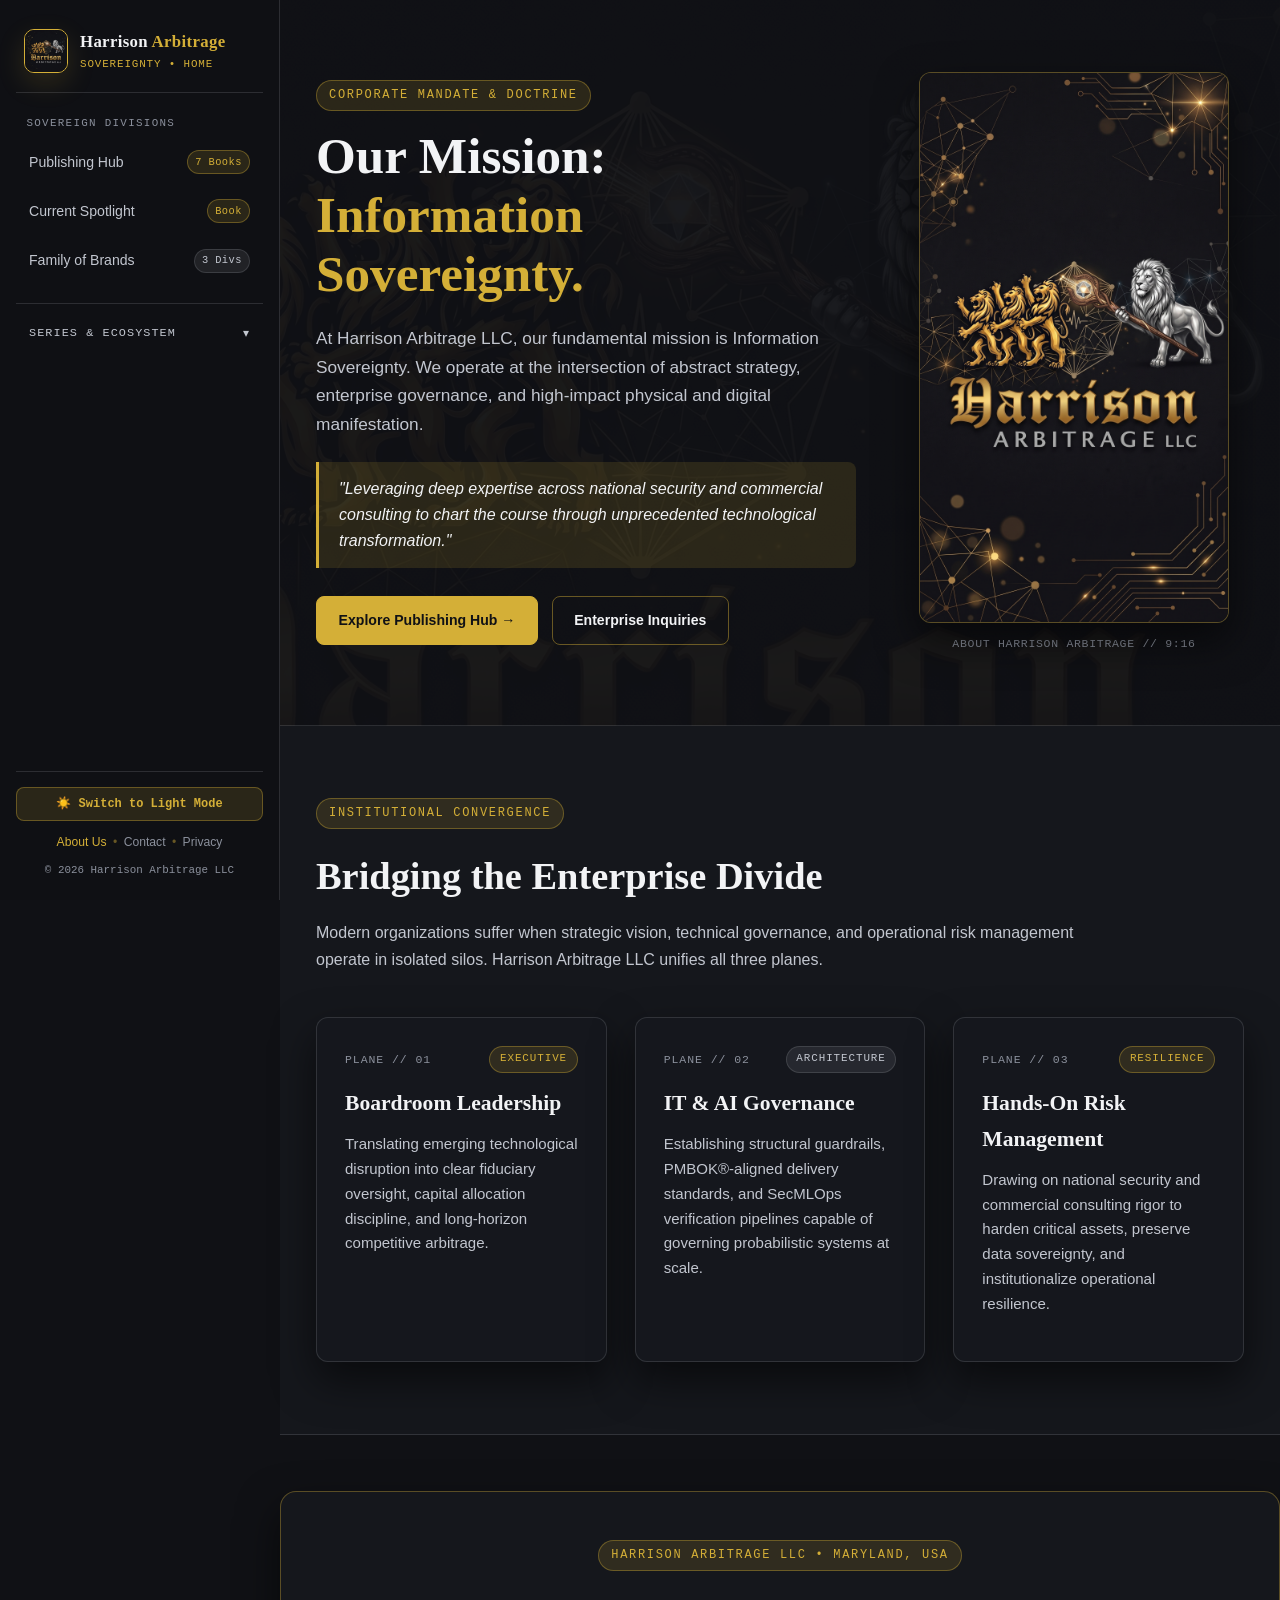
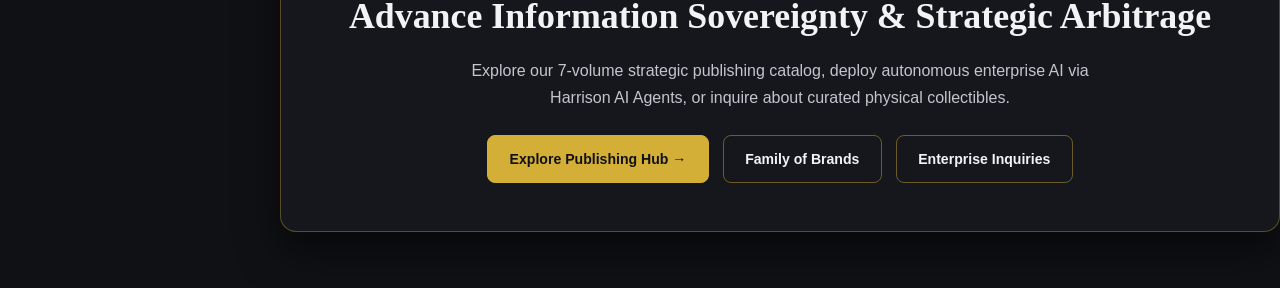
==== commit 509642e9: "Refactor about.html to include sidebar and new sections Added a sidebar component and updated the ma" ====
--- a/about.html
+++ b/about.html
@@ -9,300 +9,109 @@
   <script src="main.js" defer></script>
 </head>
 <body>
+  <div class="app-shell">
+    <harrison-sidebar></harrison-sidebar>
 
-  <!-- ==================== HEADER / NAVIGATION ==================== -->
-  <header class="site-header">
-    <div class="container nav-container">
-      <a href="index.html" class="brand-logo">
-        <div class="logo-mark-wrap">
-          <img 
-            src="Harrison_Arbitrage_Dark.jpg" 
-            alt="Harrison Arbitrage LLC Crest" 
-            class="theme-brand-logo"
-            data-fallback-title="Harrison Arbitrage Crest"
-            data-asset-status="LIVE ASSET"
-          />
-        </div>
-        <div class="brand-text-group">
-          <span class="brand-name-main">Harrison Arbitrage</span>
-          <span class="brand-name-sub">Sovereignty // Strategy</span>
-        </div>
-      </a>
+    <main class="main-content">
+      <!-- ==================== ABOUT HERO ==================== -->
+      <section class="hero">
+        <div class="container hero-grid">
+          <div>
+            <span class="hero-kicker">Corporate Mandate &amp; Doctrine</span>
+            <h1 class="hero-title">
+              Our Mission: <span class="gold-accent">Information Sovereignty.</span>
+            </h1>
+            <p class="hero-lead">
+              At Harrison Arbitrage LLC, our fundamental mission is Information Sovereignty. We operate at the intersection of abstract strategy, enterprise governance, and high-impact physical and digital manifestation.
+            </p>
 
-      <nav class="nav-links" aria-label="Primary Navigation">
-        <a href="index.html">Home</a>
-        <a href="publishing.html">Publishing</a>
-        <a href="spotlight.html" class="nav-spotlight-pill">Spotlight</a>
-        <a href="brands.html">Brands</a>
-        <a href="about.html">About Us</a>
-        <a href="contact.html">Contact</a>
-        <a href="privacy.html">Privacy</a>
-      </nav>
+            <div class="quote-banner">
+              "Leveraging deep expertise across national security and commercial consulting to chart the course through unprecedented technological transformation."
+            </div>
 
-      <div class="header-controls">
-        <button id="theme-toggle" class="theme-toggle-btn" type="button" aria-label="Toggle Light/Dark Theme">
-          ☀️ Light Mode
-        </button>
-        <button id="view-mode-toggle" class="view-toggle-btn" type="button" aria-label="Toggle Mobile Center-Scroll View">
-          📱 Mobile View
-        </button>
-        <button class="mobile-menu-btn" type="button" aria-expanded="false" aria-label="Toggle Navigation">
-          ☰ MENU
-        </button>
-      </div>
-    </div>
-  </header>
-
-  <!-- ==================== HERO SECTION (9:16 Theme-Synced Visual) ==================== -->
-  <main>
-    <section class="hero">
-      <div class="container hero-grid">
-        <div>
-          <span class="hero-kicker">Corporate Mandate &amp; Doctrine</span>
-          <h1 class="hero-title">
-            Our Mission: <span class="gold-accent">Information Sovereignty.</span>
-          </h1>
-          <p class="hero-lead">
-            At Harrison Arbitrage LLC, our fundamental mission is Information Sovereignty. We are a premier publishing and strategy firm bridging the historical divide separating boardroom leadership, IT governance, and hands-on risk management in the age of intelligence.
-          </p>
-
-          <div class="quote-banner">
-            "Leveraging deep expertise across national security and commercial consulting to chart the course through unprecedented technological transformation."
+            <div class="btn-group">
+              <a href="publishing.html" class="btn btn-gold">Explore Publishing Hub →</a>
+              <a href="contact.html" class="btn btn-silver-outline">Enterprise Inquiries</a>
+            </div>
           </div>
 
-          <div class="btn-group">
-            <a href="publishing.html" class="btn btn-gold">Explore Published Doctrine →</a>
-            <a href="contact.html" class="btn btn-silver-outline">Connect With Leadership</a>
+          <div>
+            <div class="asset-frame asset-frame-9x16">
+              <img
+                src="Harrison_Arbitrage_Dark_9x16.jpg"
+                alt="Harrison Arbitrage LLC 9:16 Visual"
+                class="theme-brand-9x16"
+                data-brand="arbitrage"
+              />
+            </div>
+            <p
+              class="theme-status-caption"
+              data-caption-dark="ABOUT HARRISON ARBITRAGE // 9:16"
+              data-caption-light="ABOUT HARRISON ARBITRAGE // 9:16"
+            >
+              ABOUT HARRISON ARBITRAGE // 9:16
+            </p>
           </div>
         </div>
+      </section>
 
-        <div>
-          <div class="asset-frame asset-frame-9x16">
-            <img 
-              src="Harrison_Arbitrage_Dark_9x16.jpg" 
-              alt="Harrison Arbitrage LLC Executive 9:16 Visual"
-              class="theme-brand-9x16"
-              data-brand="arbitrage"
-              data-fallback-title="Harrison Arbitrage 9:16 Visual"
-              data-asset-status="9:16 ASSET"
-            />
+      <!-- ==================== THREE PLANES OF GOVERNANCE ==================== -->
+      <section class="section section-alt">
+        <div class="container">
+          <div class="section-header">
+            <span class="eyebrow">Institutional Convergence</span>
+            <h2 class="section-title">Bridging the Enterprise Divide</h2>
+            <p class="section-subtitle">
+              Modern organizations suffer when strategic vision, technical governance, and operational risk management operate in isolated silos. Harrison Arbitrage LLC unifies all three planes.
+            </p>
           </div>
-          <p 
-            class="theme-status-caption"
-            data-caption-dark="HARRISON ARBITRAGE LLC // DARK EDITION 9:16"
-            data-caption-light="HARRISON ARBITRAGE LLC // LIGHT EDITION 9:16"
-          >
-            HARRISON ARBITRAGE LLC // DARK EDITION 9:16
-          </p>
-        </div>
-      </div>
-    </section>
 
-    <!-- ==================== THE THREE CONVERGENCE POINTS ==================== -->
-    <section class="section section-alt">
-      <div class="container">
-        <div class="section-header">
-          <span class="eyebrow">Institutional Convergence</span>
-          <h2 class="section-title">Bridging the Enterprise Divide</h2>
-          <p class="section-subtitle">
-            Modern organizations suffer when strategic vision, technical governance, and operational risk management operate in isolated silos. Harrison Arbitrage LLC unifies all three planes.
-          </p>
-        </div>
-
-        <div class="grid-3">
-          <article class="enterprise-card" data-collapsible-card>
-            <div>
-              <div class="card-index">
-                <span>PLANE // 01</span>
-                <span class="card-badge">Executive</span>
-              </div>
-              <h3 class="card-title">Boardroom Leadership</h3>
-              <button type="button" class="collapse-toggle-btn" aria-expanded="true">
-                <span>Collapse Details</span> <span>[−]</span>
-              </button>
-              <div class="collapsible-content">
+          <div class="grid-3">
+            <article class="enterprise-card">
+              <div>
+                <div class="card-index">
+                  <span>PLANE // 01</span>
+                  <span class="card-badge">Executive</span>
+                </div>
+                <h3 class="card-title">Boardroom Leadership</h3>
                 <p class="card-desc">
                   Translating emerging technological disruption into clear fiduciary oversight, capital allocation discipline, and long-horizon competitive arbitrage.
                 </p>
               </div>
-            </div>
-          </article>
+            </article>
 
-          <article class="enterprise-card" data-collapsible-card>
-            <div>
-              <div class="card-index">
-                <span>PLANE // 02</span>
-                <span class="card-badge-silver">Architecture</span>
-              </div>
-              <h3 class="card-title">IT &amp; AI Governance</h3>
-              <button type="button" class="collapse-toggle-btn" aria-expanded="true">
-                <span>Collapse Details</span> <span>[−]</span>
-              </button>
-              <div class="collapsible-content">
+            <article class="enterprise-card">
+              <div>
+                <div class="card-index">
+                  <span>PLANE // 02</span>
+                  <span class="card-badge-silver">Architecture</span>
+                </div>
+                <h3 class="card-title">IT &amp; AI Governance</h3>
                 <p class="card-desc">
                   Establishing structural guardrails, PMBOK®-aligned delivery standards, and SecMLOps verification pipelines capable of governing probabilistic systems at scale.
                 </p>
               </div>
-            </div>
-          </article>
+            </article>
 
-          <article class="enterprise-card" data-collapsible-card>
-            <div>
-              <div class="card-index">
-                <span>PLANE // 03</span>
-                <span class="card-badge">Resilience</span>
-              </div>
-              <h3 class="card-title">Hands-On Risk Management</h3>
-              <button type="button" class="collapse-toggle-btn" aria-expanded="true">
-                <span>Collapse Details</span> <span>[−]</span>
-              </button>
-              <div class="collapsible-content">
+            <article class="enterprise-card">
+              <div>
+                <div class="card-index">
+                  <span>PLANE // 03</span>
+                  <span class="card-badge">Resilience</span>
+                </div>
+                <h3 class="card-title">Hands-On Risk Management</h3>
                 <p class="card-desc">
                   Drawing on national security and commercial consulting rigor to harden critical assets, preserve data sovereignty, and institutionalize operational resilience.
                 </p>
               </div>
-            </div>
-          </article>
+            </article>
+          </div>
         </div>
-      </div>
-    </section>
+      </section>
 
-    <!-- ==================== DIRECT HANDOFF TO PUBLISHING & BRANDS ==================== -->
-    <section class="section">
-      <div class="container">
-        <div class="section-header">
-          <span class="eyebrow">Explore the Ecosystem</span>
-          <h2 class="section-title">Published Series &amp; Operating Divisions</h2>
-          <p class="section-subtitle">
-            Discover how our doctrine manifests across our 7 published volumes and operating brands.
-          </p>
-        </div>
-
-        <div class="grid-3">
-          <article class="enterprise-card" data-collapsible-card>
-            <div>
-              <div class="card-index">
-                <span>SPOTLIGHT</span>
-                <span class="card-badge">Active Release</span>
-              </div>
-              <h3 class="card-title">The Unlearning Dilemma</h3>
-              <button type="button" class="collapse-toggle-btn" aria-expanded="true">
-                <span>Collapse Details</span> <span>[−]</span>
-              </button>
-              <div class="collapsible-content">
-                <p class="card-desc">
-                  Explore our current featured book release and theme-synchronized 9:16 campaign suite examining cognitive reset and institutional resilience.
-                </p>
-              </div>
-            </div>
-            <a href="spotlight.html" class="link-arrow">Enter Spotlight Page →</a>
-          </article>
-
-          <article class="enterprise-card" data-collapsible-card>
-            <div>
-              <div class="card-index">
-                <span>SERIES 01</span>
-                <span class="card-badge-silver">4 Volumes</span>
-              </div>
-              <h3 class="card-title">AI, Cybersecurity &amp; Resilience</h3>
-              <button type="button" class="collapse-toggle-btn" aria-expanded="true">
-                <span>Collapse Details</span> <span>[−]</span>
-              </button>
-              <div class="collapsible-content">
-                <p class="card-desc">
-                  Featuring <em>The Unlearning Dilemma</em>, <em>The AI-Augmented Project Manager</em>, <em>The AI-Driven Enterprise</em>, and <em>AI in the Trenches</em>.
-                </p>
-              </div>
-            </div>
-            <a href="series-ai-cybersecurity.html" class="link-arrow">Explore Series 01 →</a>
-          </article>
-
-          <article class="enterprise-card" data-collapsible-card>
-            <div>
-              <div class="card-index">
-                <span>SERIES 02</span>
-                <span class="card-badge-silver">3 Volumes</span>
-              </div>
-              <h3 class="card-title">Substrate Simulation Series</h3>
-              <button type="button" class="collapse-toggle-btn" aria-expanded="true">
-                <span>Collapse Details</span> <span>[−]</span>
-              </button>
-              <div class="collapsible-content">
-                <p class="card-desc">
-                  Featuring <em>Project Mnemosyne</em>, <em>The Labyrinth, Part 1: The Sovereign Precipice</em>, and <em>The Labyrinth, Part 2</em>.
-                </p>
-              </div>
-            </div>
-            <a href="series-substrate-simulation.html" class="link-arrow">Explore Series 02 →</a>
-          </article>
-        </div>
-      </div>
-    </section>
-  </main>
-
-  <!-- ==================== FOOTER ==================== -->
-  <footer class="site-footer">
-    <div class="container">
-      <div class="footer-grid">
-        <div>
-          <a href="index.html" class="brand-logo" style="margin-bottom: 16px;">
-            <div class="logo-mark-wrap">
-              <img 
-                src="Harrison_Arbitrage_Dark.jpg" 
-                alt="Harrison Arbitrage LLC Crest" 
-                class="theme-brand-logo"
-                data-fallback-title="Harrison Arbitrage Crest"
-                data-asset-status="LIVE ASSET"
-              />
-            </div>
-            <div class="brand-text-group">
-              <span class="brand-name-main">Harrison Arbitrage LLC</span>
-              <span class="brand-name-sub">Maryland, USA // UTC -04:00</span>
-            </div>
-          </a>
-          <p class="card-desc" style="max-width: 360px;">
-            Operating at the intersection of abstract strategy and physical manifestation. Advancing Information Sovereignty across publishing, enterprise AI, and curated collectibles.
-          </p>
-        </div>
-
-        <div>
-          <h4 class="footer-col-title">Navigation</h4>
-          <ul class="footer-links">
-            <li><a href="index.html">Home</a></li>
-            <li><a href="publishing.html">Publishing Hub</a></li>
-            <li><a href="spotlight.html">Current Spotlight</a></li>
-            <li><a href="brands.html">Family of Brands</a></li>
-            <li><a href="about.html">About Us</a></li>
-          </ul>
-        </div>
-
-        <div>
-          <h4 class="footer-col-title">Publishing Series</h4>
-          <ul class="footer-links">
-            <li><a href="spotlight.html">The Unlearning Dilemma</a></li>
-            <li><a href="series-ai-cybersecurity.html">AI, Cybersecurity &amp; Resilience</a></li>
-            <li><a href="series-substrate-simulation.html">Substrate Simulation Series</a></li>
-            <li><a href="https://www.amazon.com/dp/B0HF5N1DVW" target="_blank" rel="noopener noreferrer">Amazon Author Catalog ↗</a></li>
-          </ul>
-        </div>
-
-        <div>
-          <h4 class="footer-col-title">Governance &amp; Contact</h4>
-          <ul class="footer-links">
-            <li><a href="mailto:info@harrisonarbitrage.com">info@harrisonarbitrage.com</a></li>
-            <li><a href="tel:4439919896">443-991-9896</a></li>
-            <li><a href="contact.html">Enterprise Inquiries</a></li>
-            <li><a href="privacy.html">Privacy &amp; Data Sovereignty</a></li>
-          </ul>
-        </div>
-      </div>
-
-      <div class="footer-bottom">
-        <span>&copy; 2026 Harrison Arbitrage LLC. All Rights Reserved.</span>
-        <span>Information Sovereignty // Strategic Publishing // Enterprise Arbitrage</span>
-      </div>
-    </div>
-  </footer>
-
+      <!-- ==================== GLOBAL FOOTER CTA ==================== -->
+      <harrison-footer-cta></harrison-footer-cta>
+    </main>
+  </div>
 </body>
 </html>
--- a/styles.css
+++ b/styles.css
@@ -1,99 +1,84 @@
 /* ==========================================================================
-   HARRISON ARBITRAGE LLC — ENTERPRISE DESIGN SYSTEM (styles.css)
-   Palette: Obsidian Black, Crisp White, Metallic Gold, Brushed Silver (Zero Red)
-   Features:
-   - Full Dark/Light Theme Engine (:root / [data-theme="light"])
-   - Mobile-Only Center-Scrolling Collapse Mode ([data-view="mobile"])
-   - Strictly 1:1, 9:16, and 2:3 Media Containers (Zero 16:9)
+   HARRISON ARBITRAGE LLC — MASTER ENTERPRISE DESIGN SYSTEM (/styles.css)
+   Architecture: Left Vertical Sidebar (<harrison-sidebar>) + .app-shell
+   Palette: Deep Obsidian, Alabaster Ivory, Heraldic Crest Gold & Brushed Silver
+   Strict Mandate: ZERO RED, ZERO BLUE, ZERO 16:9 (Strictly 1:1, 9:16, and 2:3)
    ========================================================================== */
 
-:root,
-[data-theme="dark"] {
-  /* Core Backgrounds (Dark Mode Default: Obsidian to Gunmetal) */
-  --bg-obsidian: #070709;
-  --bg-deep: #0c0d10;
-  --bg-card: #121419;
-  --bg-card-elevated: #181b22;
-  --bg-glass: rgba(12, 13, 16, 0.90);
-  --bg-footer: #050507;
-  --bg-spotlight: linear-gradient(135deg, #151821 0%, #0b0c10 60%, #17140d 100%);
-  --bg-book-stage: radial-gradient(circle at 50% 30%, rgba(212, 175, 55, 0.14), rgba(9, 10, 14, 0.96));
-  --bg-quote: linear-gradient(90deg, rgba(212, 175, 55, 0.10) 0%, rgba(18, 20, 25, 0.45) 100%);
-
-  /* Typography & Silver/White Spectrum */
-  --text-white: #ffffff;
-  --text-platinum: #e2e5ec;
-  --text-silver: #b0b6c3;
-  --text-muted-silver: #7d8494;
-  --text-slate: #525866;
-
-  /* Metallic Gold Spectrum (Primary Accent — Zero Red) */
-  --gold-bright: #e5c158;
-  --gold-primary: #d4af37;
-  --gold-champagne: #f3e5ab;
-  --gold-burnished: #9a7b2c;
-  --gold-glow: rgba(212, 175, 55, 0.18);
-  --gold-border: rgba(212, 175, 55, 0.42);
-  --gold-badge-bg: rgba(212, 175, 55, 0.12);
-  --gold-btn-text: #070709;
-
-  /* Silver Borders & Shadows */
-  --silver-border: rgba(176, 182, 195, 0.16);
-  --silver-border-strong: rgba(226, 229, 236, 0.32);
-  --card-shadow: 0 20px 44px rgba(0, 0, 0, 0.55);
-
-  /* Layout & Spacing */
-  --max-width: 1260px;
-  --header-height: 80px;
-  --radius-sm: 4px;
-  --radius-md: 8px;
-  --radius-lg: 12px;
-  --transition-fast: 0.2s cubic-bezier(0.16, 1, 0.3, 1);
-  --transition-smooth: 0.35s cubic-bezier(0.16, 1, 0.3, 1);
-
-  /* Font Stacks */
+:root {
+  /* Dark Mode Default (Obsidian, Gunmetal, Crest Gold & Platinum Silver) */
+  --bg-canvas: #101115;
+  --bg-surface: #15171c;
+  --bg-card: rgba(22, 24, 30, 0.92);
+  --bg-card-hover: rgba(28, 31, 39, 0.96);
+  --bg-sidebar: rgba(16, 17, 21, 0.97);
+  --bg-glass: rgba(21, 23, 28, 0.85);
+
+  /* Typography */
+  --text-primary: #f2f3f5;
+  --text-secondary: #c2c6cf;
+  --text-muted: #8b909c;
+
+  /* Accents (Strictly Gold & Silver — Zero Red / Zero Blue) */
+  --accent-primary: #d4af37;
+  --accent-gold: #f5c518;
+  --accent-gold-soft: rgba(212, 175, 55, 0.14);
+  --accent-gold-border: rgba(212, 175, 55, 0.36);
+  --accent-silver: #c2c6cf;
+  --accent-silver-soft: rgba(194, 198, 207, 0.1);
+  --border-subtle: rgba(194, 198, 207, 0.16);
+  --border-strong: rgba(212, 175, 55, 0.45);
+
+  /* Layout & Shadows */
+  --sidebar-width: 280px;
+  --radius-sm: 8px;
+  --radius-md: 12px;
+  --radius-lg: 16px;
+  --shadow-elevated: 0 18px 42px rgba(0, 0, 0, 0.55);
+  --shadow-gold: 0 10px 28px rgba(212, 175, 55, 0.16);
+
+  /* Fonts */
   --font-sans: 'Inter', -apple-system, BlinkMacSystemFont, 'Segoe UI', Roboto, sans-serif;
-  --font-display: 'Inter', 'Helvetica Neue', Arial, sans-serif;
-  --font-mono: 'JetBrains Mono', 'Fira Code', Consolas, monospace;
+  --font-display: 'Playfair Display', Georgia, 'Times New Roman', serif;
+  --font-mono: 'JetBrains Mono', 'Fira Code', monospace;
+
+  /* Watermark */
+  --watermark-img: url('Harrison_Arbitrage_Dark_9x16.jpg');
+  --watermark-opacity: 0.045;
+}
+
+[data-theme="light"] {
+  /* Enterprise Light Mode (Warm Alabaster Ivory, Antique Gold & Deep Slate Silver) */
+  --bg-canvas: #f8f6f2;
+  --bg-surface: #efece6;
+  --bg-card: rgba(255, 255, 255, 0.94);
+  --bg-card-hover: #ffffff;
+  --bg-sidebar: rgba(248, 246, 242, 0.98);
+  --bg-glass: rgba(255, 255, 255, 0.88);
+
+  --text-primary: #14161b;
+  --text-secondary: #3b3f48;
+  --text-muted: #5e636e;
+
+  --accent-primary: #9c7a23;
+  --accent-gold: #b8902a;
+  --accent-gold-soft: rgba(156, 122, 35, 0.12);
+  --accent-gold-border: rgba(156, 122, 35, 0.35);
+  --accent-silver: #4a4e58;
+  --accent-silver-soft: rgba(74, 78, 88, 0.08);
+  --border-subtle: rgba(74, 78, 88, 0.18);
+  --border-strong: rgba(156, 122, 35, 0.45);
+
+  --shadow-elevated: 0 14px 34px rgba(20, 22, 27, 0.08);
+  --shadow-gold: 0 8px 24px rgba(156, 122, 35, 0.14);
+
+  --watermark-img: url('Harrison_Arbitrage_Light_9x16.jpg');
+  --watermark-opacity: 0.04;
 }
 
 /* ==========================================================================
-   LIGHT MODE PALETTE ([data-theme="light"])
-   Crisp White, Alabaster, Brushed Silver, Obsidian Ink, Burnished Gold
+   1. RESET & GLOBAL CANVAS
    ========================================================================== */
-
-[data-theme="light"] {
-  --bg-obsidian: #f7f8fa;
-  --bg-deep: #eef0f5;
-  --bg-card: #ffffff;
-  --bg-card-elevated: #f2f4f8;
-  --bg-glass: rgba(255, 255, 255, 0.92);
-  --bg-footer: #e6e9f0;
-  --bg-spotlight: linear-gradient(135deg, #ffffff 0%, #f4f5f8 60%, #f9f5eb 100%);
-  --bg-book-stage: radial-gradient(circle at 50% 30%, rgba(180, 140, 38, 0.14), rgba(235, 238, 244, 0.96));
-  --bg-quote: linear-gradient(90deg, rgba(180, 140, 38, 0.12) 0%, rgba(238, 240, 245, 0.65) 100%);
-
-  --text-white: #090a0f;
-  --text-platinum: #181b22;
-  --text-silver: #3b4150;
-  --text-muted-silver: #5e6678;
-  --text-slate: #7d8597;
-
-  --gold-bright: #b89028;
-  --gold-primary: #9a761d;
-  --gold-champagne: #7a5c12;
-  --gold-burnished: #b89028;
-  --gold-glow: rgba(154, 118, 29, 0.14);
-  --gold-border: rgba(154, 118, 29, 0.45);
-  --gold-badge-bg: rgba(184, 144, 40, 0.14);
-  --gold-btn-text: #ffffff;
-
-  --silver-border: rgba(15, 18, 26, 0.12);
-  --silver-border-strong: rgba(15, 18, 26, 0.26);
-  --card-shadow: 0 16px 36px rgba(15, 18, 26, 0.08);
-}
-
-/* Reset & Base */
 *, *::before, *::after {
   box-sizing: border-box;
   margin: 0;
@@ -102,35 +87,36 @@
 
 html {
   scroll-behavior: smooth;
-  background-color: var(--bg-obsidian);
-  color: var(--text-platinum);
+  font-size: 16px;
+}
+
+body {
+  background-color: var(--bg-canvas);
+  color: var(--text-primary);
   font-family: var(--font-sans);
-  font-size: 16px;
   line-height: 1.65;
-  -webkit-font-smoothing: antialiased;
-  transition: background-color var(--transition-fast), color var(--transition-fast);
-}
-
-body {
-  background-color: var(--bg-obsidian);
-  background-image:
-    radial-gradient(circle at 15% 0%, var(--gold-glow) 0%, transparent 42%),
-    radial-gradient(circle at 85% 20%, rgba(176, 182, 195, 0.06) 0%, transparent 45%);
   min-height: 100vh;
-  display: flex;
-  flex-direction: column;
   overflow-x: hidden;
-  transition: max-width var(--transition-smooth), margin var(--transition-smooth), box-shadow var(--transition-smooth);
+  position: relative;
+  transition: background-color 0.25s ease, color 0.25s ease;
+}
+
+body::before {
+  content: "";
+  position: fixed;
+  inset: 0;
+  background-image: var(--watermark-img);
+  background-size: cover;
+  background-position: center;
+  opacity: var(--watermark-opacity);
+  pointer-events: none;
+  z-index: 0;
 }
 
 a {
   color: inherit;
   text-decoration: none;
-  transition: color var(--transition-fast), border-color var(--transition-fast), background-color var(--transition-fast);
-}
-
-ul {
-  list-style: none;
+  transition: color 0.2s ease, border-color 0.2s ease, background-color 0.2s ease;
 }
 
 img, video {
@@ -139,865 +125,678 @@
 }
 
 /* ==========================================================================
-   CONTAINERS & SECTION SCAFFOLDING
+   2. APP SHELL & MAIN CONTENT LAYOUT
    ========================================================================== */
+.app-shell {
+  display: flex;
+  min-height: 100vh;
+  position: relative;
+  z-index: 1;
+}
+
+.main-content {
+  flex: 1;
+  margin-left: var(--sidebar-width);
+  width: calc(100% - var(--sidebar-width));
+  display: flex;
+  flex-direction: column;
+  min-height: 100vh;
+}
 
 .container {
   width: 100%;
-  max-width: var(--max-width);
+  max-width: 1200px;
   margin: 0 auto;
-  padding: 0 24px;
+  padding: 0 2.25rem;
 }
 
 .section {
-  padding: 88px 0;
-  border-bottom: 1px solid var(--silver-border);
-  position: relative;
+  padding: 4.5rem 0;
+  border-bottom: 1px solid var(--border-subtle);
 }
 
 .section-alt {
-  background-color: var(--bg-deep);
-}
-
-.section-header {
-  max-width: 820px;
-  margin-bottom: 52px;
-}
-
-.eyebrow {
-  display: inline-flex;
-  align-items: center;
-  gap: 10px;
+  background-color: var(--bg-surface);
+}
+
+/* ==========================================================================
+   3. SIDEBAR ARCHITECTURE (STRICT DOM CONTRACT)
+   ========================================================================== */
+.mobile-topbar {
+  display: none;
+  align-items: center;
+  justify-content: space-between;
+  padding: 0.75rem 1.25rem;
+  background: var(--bg-sidebar);
+  border-bottom: 1px solid var(--accent-gold-border);
+  position: sticky;
+  top: 0;
+  z-index: 1001;
+  backdrop-filter: blur(12px);
+}
+
+.mobile-menu-btn {
+  background: var(--accent-gold-soft);
+  color: var(--accent-primary);
+  border: 1px solid var(--accent-gold-border);
+  border-radius: var(--radius-sm);
+  padding: 0.45rem 0.85rem;
   font-family: var(--font-mono);
   font-size: 0.78rem;
   font-weight: 600;
-  letter-spacing: 0.18em;
+  letter-spacing: 0.06em;
+  cursor: pointer;
+}
+
+.sidebar {
+  width: var(--sidebar-width);
+  height: 100vh;
+  position: fixed;
+  top: 0;
+  left: 0;
+  background: var(--bg-sidebar);
+  border-right: 1px solid var(--border-subtle);
+  display: flex;
+  flex-direction: column;
+  padding: 1.25rem 1rem;
+  z-index: 1000;
+  overflow-y: auto;
+  backdrop-filter: blur(14px);
+}
+
+.brand-header {
+  display: flex;
+  align-items: center;
+  gap: 0.75rem;
+  padding: 0.5rem 0.5rem 1.15rem;
+  margin-bottom: 0.85rem;
+  border-bottom: 1px solid var(--border-subtle);
+}
+
+.brand-logo-img {
+  width: 44px;
+  height: 44px;
+  min-width: 44px;
+  min-height: 44px;
+  aspect-ratio: 1 / 1;
+  border-radius: 10px;
+  border: 1px solid var(--accent-primary);
+  object-fit: cover;
+  box-shadow: var(--shadow-gold);
+}
+
+.brand-title-group {
+  display: flex;
+  flex-direction: column;
+}
+
+.brand-name {
+  font-family: var(--font-display);
+  font-size: 1.05rem;
+  font-weight: 700;
+  letter-spacing: 0.02em;
+  color: var(--text-primary);
+}
+
+.brand-sub {
+  font-family: var(--font-mono);
+  font-size: 0.68rem;
   text-transform: uppercase;
-  color: var(--gold-primary);
-  margin-bottom: 14px;
-}
-
-.eyebrow::before {
-  content: "";
+  letter-spacing: 0.08em;
+  color: var(--accent-primary);
+}
+
+.gold-accent {
+  color: var(--accent-primary);
+}
+
+.nav-section-label {
+  font-family: var(--font-mono);
+  font-size: 0.68rem;
+  text-transform: uppercase;
+  letter-spacing: 0.12em;
+  color: var(--text-muted);
+  margin: 0.5rem 0.65rem 0.45rem;
+}
+
+.nav-list {
+  list-style: none;
+  display: flex;
+  flex-direction: column;
+  gap: 0.25rem;
+  margin-bottom: 1rem;
+}
+
+.nav-link {
+  display: flex;
+  align-items: center;
+  justify-content: space-between;
+  padding: 0.6rem 0.75rem;
+  border-radius: var(--radius-sm);
+  font-size: 0.88rem;
+  font-weight: 500;
+  color: var(--text-secondary);
+  border: 1px solid transparent;
+  transition: all 0.2s ease;
+}
+
+.nav-link:hover {
+  background: var(--accent-silver-soft);
+  color: var(--text-primary);
+  border-color: var(--border-subtle);
+}
+
+.nav-link.active {
+  background: var(--accent-gold-soft);
+  color: var(--accent-primary);
+  border-color: var(--accent-gold-border);
+  font-weight: 600;
+}
+
+.nav-badge {
+  font-family: var(--font-mono);
+  font-size: 0.65rem;
+  padding: 0.15rem 0.45rem;
+  border-radius: 999px;
+  background: var(--accent-silver-soft);
+  color: var(--text-secondary);
+  border: 1px solid var(--border-subtle);
+  letter-spacing: 0.04em;
+}
+
+.nav-badge.gold {
+  background: var(--accent-gold-soft);
+  color: var(--accent-primary);
+  border-color: var(--accent-gold-border);
+}
+
+/* Accordion Drawer (Series & Ecosystem) */
+.nav-accordion-group {
+  margin-top: 0.25rem;
+  border-top: 1px solid var(--border-subtle);
+  padding-top: 0.75rem;
+}
+
+.nav-accordion-trigger {
+  width: 100%;
+  display: flex;
+  align-items: center;
+  justify-content: space-between;
+  background: transparent;
+  border: 1px solid transparent;
+  border-radius: var(--radius-sm);
+  padding: 0.55rem 0.75rem;
+  color: var(--text-secondary);
+  font-family: var(--font-mono);
+  font-size: 0.74rem;
+  text-transform: uppercase;
+  letter-spacing: 0.09em;
+  cursor: pointer;
+  transition: all 0.2s ease;
+}
+
+.nav-accordion-trigger:hover,
+.nav-accordion-group.has-active-child .nav-accordion-trigger {
+  color: var(--accent-primary);
+  background: var(--accent-gold-soft);
+  border-color: var(--accent-gold-border);
+}
+
+.nav-accordion-chevron {
+  transition: transform 0.22s ease;
+}
+
+.nav-accordion-group.is-open .nav-accordion-chevron {
+  transform: rotate(180deg);
+}
+
+.nav-accordion-drawer {
+  max-height: 0;
+  overflow: hidden;
+  transition: max-height 0.28s ease, padding 0.22s ease;
+  padding-left: 0.35rem;
+}
+
+.nav-accordion-group.is-open .nav-accordion-drawer {
+  max-height: 320px;
+  padding-top: 0.35rem;
+}
+
+@media (hover: hover) and (min-width: 961px) {
+  .nav-accordion-group:hover .nav-accordion-drawer {
+    max-height: 320px;
+    padding-top: 0.35rem;
+  }
+  .nav-accordion-group:hover .nav-accordion-chevron {
+    transform: rotate(180deg);
+  }
+}
+
+/* Sidebar Footer */
+.sidebar-footer {
+  margin-top: auto;
+  padding-top: 0.9rem;
+  border-top: 1px solid var(--border-subtle);
+  display: flex;
+  flex-direction: column;
+  gap: 0.65rem;
+}
+
+.theme-toggle-btn {
+  width: 100%;
+  padding: 0.55rem 0.75rem;
+  border-radius: var(--radius-sm);
+  background: var(--accent-gold-soft);
+  color: var(--accent-primary);
+  border: 1px solid var(--accent-gold-border);
+  font-family: var(--font-mono);
+  font-size: 0.75rem;
+  font-weight: 600;
+  cursor: pointer;
+  transition: all 0.2s ease;
+}
+
+.theme-toggle-btn:hover {
+  background: var(--accent-primary);
+  color: var(--bg-canvas);
+}
+
+.sidebar-gov-inline {
+  display: flex;
+  align-items: center;
+  justify-content: center;
+  flex-wrap: wrap;
+  gap: 0.4rem;
+  font-size: 0.76rem;
+  color: var(--text-muted);
+}
+
+.sidebar-gov-inline a:hover,
+.sidebar-gov-inline a.active {
+  color: var(--accent-primary);
+}
+
+.sidebar-gov-sep {
+  color: var(--border-strong);
+}
+
+.sidebar-legal {
+  text-align: center;
+  font-family: var(--font-mono);
+  font-size: 0.68rem;
+  color: var(--text-muted);
+}
+
+/* ==========================================================================
+   4. HERO, TYPOGRAPHY & SECTION HEADERS
+   ========================================================================== */
+.hero {
+  padding: 4.5rem 0;
+  border-bottom: 1px solid var(--border-subtle);
+}
+
+.hero-grid {
+  display: grid;
+  grid-template-columns: 1.35fr 0.85fr;
+  gap: 3rem;
+  align-items: center;
+}
+
+.hero-kicker,
+.eyebrow {
   display: inline-block;
-  width: 24px;
-  height: 1px;
-  background-color: var(--gold-primary);
+  font-family: var(--font-mono);
+  font-size: 0.75rem;
+  text-transform: uppercase;
+  letter-spacing: 0.14em;
+  color: var(--accent-primary);
+  background: var(--accent-gold-soft);
+  border: 1px solid var(--accent-gold-border);
+  padding: 0.3rem 0.75rem;
+  border-radius: 999px;
+  margin-bottom: 1rem;
+}
+
+.hero-title {
+  font-family: var(--font-display);
+  font-size: clamp(2.2rem, 4vw, 3.35rem);
+  line-height: 1.15;
+  margin-bottom: 1.25rem;
+  color: var(--text-primary);
+}
+
+.hero-lead {
+  font-size: 1.08rem;
+  color: var(--text-secondary);
+  margin-bottom: 1.5rem;
+  max-width: 64ch;
+}
+
+.quote-banner {
+  border-left: 3px solid var(--accent-primary);
+  padding: 0.85rem 1.25rem;
+  background: var(--accent-gold-soft);
+  color: var(--text-primary);
+  font-style: italic;
+  border-radius: 0 var(--radius-sm) var(--radius-sm) 0;
+  margin-bottom: 1.75rem;
+}
+
+.section-header {
+  margin-bottom: 2.75rem;
+  max-width: 760px;
 }
 
 .section-title {
   font-family: var(--font-display);
-  font-size: clamp(1.9rem, 3.8vw, 2.9rem);
-  font-weight: 800;
-  letter-spacing: -0.02em;
-  line-height: 1.15;
-  color: var(--text-white);
-  margin-bottom: 16px;
+  font-size: clamp(1.75rem, 3vw, 2.4rem);
+  margin-bottom: 0.75rem;
+  color: var(--text-primary);
 }
 
 .section-subtitle {
-  font-size: 1.08rem;
-  color: var(--text-silver);
-  line-height: 1.7;
+  color: var(--text-secondary);
+  font-size: 1rem;
 }
 
 /* ==========================================================================
-   STICKY HEADER, NAV & GLOBAL THEME / MOBILE-COLLAPSE CONTROLS
+   5. STRICT MEDIA FRAMES (1:1, 9:16, AND 2:3 ONLY — ZERO 16:9)
    ========================================================================== */
-
-.site-header {
-  position: sticky;
-  top: 0;
-  z-index: 1000;
-  min-height: var(--header-height);
-  background: var(--bg-glass);
-  backdrop-filter: blur(14px);
-  -webkit-backdrop-filter: blur(14px);
-  border-bottom: 1px solid var(--silver-border);
-}
-
-.nav-container {
-  min-height: var(--header-height);
-  display: flex;
-  align-items: center;
-  justify-content: space-between;
-  gap: 16px;
-  flex-wrap: wrap;
-  padding-top: 10px;
-  padding-bottom: 10px;
-}
-
-.brand-logo {
-  display: flex;
-  align-items: center;
-  gap: 12px;
-  font-weight: 800;
-  letter-spacing: 0.08em;
-  text-transform: uppercase;
-  color: var(--text-white);
-  font-size: 0.92rem;
-}
-
-/* 1:1 Square Brand Logo Frame */
-.logo-mark-wrap,
-.asset-frame-1x1 {
-  width: 42px;
-  height: 42px;
-  aspect-ratio: 1 / 1;
-  border-radius: var(--radius-sm);
-  border: 1px solid var(--gold-border);
+.asset-frame {
   background: var(--bg-card);
-  display: flex;
-  align-items: center;
-  justify-content: center;
+  border: 1px solid var(--accent-gold-border);
+  border-radius: var(--radius-md);
   overflow: hidden;
-  flex-shrink: 0;
-}
-
-.logo-mark-wrap img,
-.asset-frame-1x1 img {
+  box-shadow: var(--shadow-elevated);
+  position: relative;
+}
+
+.asset-frame-9x16,
+.media-9x16-frame {
+  aspect-ratio: 9 / 16;
+  width: 100%;
+  max-width: 310px;
+  margin: 0 auto;
+}
+
+.asset-frame-9x16 img,
+.asset-frame-9x16 video,
+.media-9x16-frame img,
+.media-9x16-frame video {
   width: 100%;
   height: 100%;
   object-fit: cover;
 }
 
-.logo-monogram-fallback {
-  font-family: var(--font-mono);
-  font-size: 0.85rem;
-  font-weight: 700;
-  color: var(--gold-primary);
-  letter-spacing: 0.05em;
-}
-
-.brand-text-group {
-  display: flex;
-  flex-direction: column;
-  line-height: 1.15;
-}
-
-.brand-name-main {
-  color: var(--text-white);
-  font-size: 0.92rem;
-  letter-spacing: 0.09em;
-}
-
-.brand-name-sub {
-  color: var(--gold-primary);
-  font-family: var(--font-mono);
-  font-size: 0.65rem;
-  letter-spacing: 0.18em;
-}
-
-.nav-links {
-  display: flex;
-  align-items: center;
-  gap: 22px;
-}
-
-.nav-links a {
-  font-size: 0.78rem;
-  font-weight: 600;
-  letter-spacing: 0.13em;
-  text-transform: uppercase;
-  color: var(--text-silver);
-  padding: 6px 0;
-  position: relative;
-}
-
-.nav-links a::after {
-  content: "";
-  position: absolute;
-  bottom: 0;
-  left: 0;
-  width: 0%;
-  height: 2px;
-  background: linear-gradient(90deg, var(--gold-primary), var(--gold-bright));
-  transition: width var(--transition-fast);
-}
-
-.nav-links a:hover,
-.nav-links a.active {
-  color: var(--text-white);
-}
-
-.nav-links a:hover::after,
-.nav-links a.active::after {
+.asset-frame-book,
+.book-cover-2x3 {
+  aspect-ratio: 2 / 3;
   width: 100%;
-}
-
-.nav-links a.nav-spotlight-pill {
-  padding: 6px 12px;
-  border: 1px solid var(--gold-border);
+  max-width: 260px;
+  margin: 0 auto 1.25rem;
+  padding: 0.5rem;
+  background: var(--bg-surface);
+  border: 1px solid var(--accent-gold-border);
   border-radius: var(--radius-sm);
-  background: var(--gold-badge-bg);
-  color: var(--gold-primary);
-}
-
-.nav-links a.nav-spotlight-pill::after {
-  display: none;
-}
-
-.nav-links a.nav-spotlight-pill:hover,
-.nav-links a.nav-spotlight-pill.active {
-  background: var(--gold-primary);
-  color: var(--gold-btn-text);
-}
-
-/* Header Action Controls (Dark/Light Toggle + Mobile View Collapse Toggle + Menu) */
-.header-controls {
-  display: flex;
-  align-items: center;
-  gap: 8px;
-}
-
-.theme-toggle-btn,
-.view-toggle-btn,
-.mobile-menu-btn {
-  background: var(--bg-card);
-  border: 1px solid var(--gold-border);
-  color: var(--text-white);
-  padding: 7px 11px;
-  border-radius: var(--radius-sm);
+  display: flex;
+  align-items: center;
+  justify-content: center;
+}
+
+.asset-frame-book img,
+.book-cover-2x3 img {
+  width: 100%;
+  height: 100%;
+  object-fit: contain;
+  border-radius: 4px;
+}
+
+.theme-status-caption {
+  text-align: center;
   font-family: var(--font-mono);
   font-size: 0.72rem;
-  font-weight: 600;
-  letter-spacing: 0.08em;
-  text-transform: uppercase;
-  cursor: pointer;
-  display: inline-flex;
-  align-items: center;
-  gap: 6px;
-  transition: all var(--transition-fast);
-  white-space: nowrap;
-}
-
-.theme-toggle-btn:hover,
-.view-toggle-btn:hover,
-.mobile-menu-btn:hover {
-  background: var(--gold-badge-bg);
-  border-color: var(--gold-primary);
-  color: var(--gold-primary);
-}
-
-.view-toggle-btn.active {
-  background: var(--gold-primary);
-  color: var(--gold-btn-text);
-  border-color: var(--gold-primary);
-}
-
-.mobile-menu-btn {
-  display: none;
-  border-color: var(--silver-border-strong);
+  color: var(--text-muted);
+  margin-top: 0.65rem;
+  letter-spacing: 0.06em;
 }
 
 /* ==========================================================================
-   HERO SECTION & PULL QUOTES
+   6. ENTERPRISE CARDS, GRIDS & SPOTLIGHT BANNERS
    ========================================================================== */
-
-.hero {
-  padding: 84px 0 76px;
-  border-bottom: 1px solid var(--silver-border);
-  position: relative;
-  overflow: hidden;
-}
-
-.hero-grid {
-  display: grid;
-  grid-template-columns: 1.2fr 0.8fr;
-  gap: 48px;
-  align-items: center;
-}
-
-.hero-kicker {
-  display: inline-block;
-  font-family: var(--font-mono);
-  font-size: 0.78rem;
-  font-weight: 600;
-  letter-spacing: 0.18em;
-  text-transform: uppercase;
-  color: var(--gold-primary);
-  padding: 6px 14px;
-  border: 1px solid var(--gold-border);
-  background: var(--gold-badge-bg);
-  border-radius: var(--radius-sm);
-  margin-bottom: 22px;
-}
-
-.hero-title {
-  font-family: var(--font-display);
-  font-size: clamp(2.25rem, 4.6vw, 3.85rem);
-  font-weight: 900;
-  line-height: 1.08;
-  letter-spacing: -0.025em;
-  color: var(--text-white);
-  margin-bottom: 22px;
-  text-transform: uppercase;
-}
-
-.hero-title .gold-accent {
-  background: linear-gradient(92deg, var(--gold-bright) 0%, var(--gold-primary) 55%, var(--text-silver) 100%);
-  -webkit-background-clip: text;
-  -webkit-text-fill-color: transparent;
-}
-
-.hero-lead {
-  font-size: 1.15rem;
-  color: var(--text-silver);
-  margin-bottom: 28px;
-  max-width: 640px;
-}
-
-.quote-banner {
-  margin: 24px 0 32px;
-  padding: 18px 22px;
-  border-left: 3px solid var(--gold-primary);
-  background: var(--bg-quote);
-  font-family: var(--font-mono);
-  font-size: 0.92rem;
-  color: var(--text-platinum);
-  letter-spacing: 0.03em;
-}
-
-/* ==========================================================================
-   BUTTONS & CTAs (Gold, Silver, Obsidian — Zero Red)
-   ========================================================================== */
-
-.btn-group {
-  display: flex;
-  flex-wrap: wrap;
-  gap: 14px;
-  align-items: center;
-}
-
-.btn {
-  display: inline-flex;
-  align-items: center;
-  justify-content: center;
-  gap: 10px;
-  padding: 13px 24px;
-  font-size: 0.8rem;
-  font-weight: 700;
-  letter-spacing: 0.13em;
-  text-transform: uppercase;
-  border-radius: var(--radius-sm);
-  cursor: pointer;
-  transition: all var(--transition-fast);
-  text-align: center;
-}
-
-.btn-gold {
-  background: linear-gradient(135deg, var(--gold-bright) 0%, var(--gold-primary) 100%);
-  color: var(--gold-btn-text);
-  border: 1px solid var(--gold-primary);
-  box-shadow: 0 8px 24px var(--gold-glow);
-}
-
-.btn-gold:hover {
-  filter: brightness(1.08);
-  transform: translateY(-2px);
-  box-shadow: 0 12px 28px var(--gold-glow);
-}
-
-.btn-silver-outline {
-  background: transparent;
-  color: var(--text-white);
-  border: 1px solid var(--silver-border-strong);
-}
-
-.btn-silver-outline:hover {
-  border-color: var(--gold-primary);
-  color: var(--gold-primary);
-  background: var(--gold-badge-bg);
-  transform: translateY(-2px);
-}
-
-.link-arrow {
-  display: inline-flex;
-  align-items: center;
-  gap: 8px;
-  font-family: var(--font-mono);
-  font-size: 0.8rem;
-  font-weight: 600;
-  letter-spacing: 0.1em;
-  text-transform: uppercase;
-  color: var(--gold-primary);
-  margin-top: 16px;
-}
-
-.link-arrow:hover {
-  color: var(--gold-bright);
-  gap: 12px;
-}
-
-/* ==========================================================================
-   CARDS, COLLAPSIBLE DRAWERS & ENTERPRISE GRID SYSTEM
-   ========================================================================== */
-
 .grid-2 {
   display: grid;
   grid-template-columns: repeat(2, 1fr);
-  gap: 32px;
+  gap: 1.75rem;
 }
 
 .grid-3 {
   display: grid;
   grid-template-columns: repeat(3, 1fr);
-  gap: 28px;
+  gap: 1.75rem;
 }
 
 .enterprise-card {
   background: var(--bg-card);
-  border: 1px solid var(--silver-border);
+  border: 1px solid var(--border-subtle);
   border-radius: var(--radius-md);
-  padding: 32px;
+  padding: 1.75rem;
   display: flex;
   flex-direction: column;
   justify-content: space-between;
-  position: relative;
-  transition: transform var(--transition-smooth), border-color var(--transition-smooth), box-shadow var(--transition-smooth), background-color var(--transition-fast);
-}
-
-.enterprise-card::before {
-  content: "";
-  position: absolute;
-  top: 0;
-  left: 0;
-  right: 0;
-  height: 2px;
-  background: linear-gradient(90deg, transparent, var(--gold-primary), transparent);
-  opacity: 0;
-  transition: opacity var(--transition-smooth);
+  gap: 1.25rem;
+  box-shadow: var(--shadow-elevated);
+  transition: transform 0.22s ease, border-color 0.22s ease;
 }
 
 .enterprise-card:hover {
-  transform: translateY(-4px);
-  border-color: var(--gold-border);
-  box-shadow: var(--card-shadow);
-}
-
-.enterprise-card:hover::before {
-  opacity: 1;
+  transform: translateY(-3px);
+  border-color: var(--accent-gold-border);
+}
+
+.spotlight-banner {
+  background: var(--bg-card);
+  border: 1px solid var(--accent-gold-border);
+  border-radius: var(--radius-lg);
+  padding: 2.25rem;
+  display: grid;
+  grid-template-columns: 260px 1fr;
+  gap: 2.5rem;
+  align-items: center;
+  box-shadow: var(--shadow-elevated);
 }
 
 .card-index {
-  font-family: var(--font-mono);
-  font-size: 0.75rem;
-  font-weight: 700;
-  color: var(--gold-primary);
-  letter-spacing: 0.15em;
-  margin-bottom: 14px;
   display: flex;
   align-items: center;
   justify-content: space-between;
-  gap: 8px;
+  font-family: var(--font-mono);
+  font-size: 0.72rem;
+  color: var(--text-muted);
+  margin-bottom: 0.85rem;
+  letter-spacing: 0.08em;
 }
 
 .card-badge {
-  display: inline-block;
-  padding: 4px 10px;
-  font-family: var(--font-mono);
-  font-size: 0.66rem;
-  font-weight: 600;
-  letter-spacing: 0.12em;
-  text-transform: uppercase;
-  border-radius: var(--radius-sm);
-  background: var(--gold-badge-bg);
-  color: var(--gold-primary);
-  border: 1px solid var(--gold-border);
-}
-
-.card-badge-silver {
-  display: inline-block;
-  padding: 4px 10px;
-  font-family: var(--font-mono);
-  font-size: 0.66rem;
-  font-weight: 600;
-  letter-spacing: 0.12em;
-  text-transform: uppercase;
-  border-radius: var(--radius-sm);
-  background: rgba(176, 182, 195, 0.12);
-  color: var(--text-platinum);
-  border: 1px solid var(--silver-border-strong);
-}
-
-.card-title {
-  font-size: 1.4rem;
-  font-weight: 800;
-  color: var(--text-white);
-  margin-bottom: 12px;
-  line-height: 1.25;
-}
-
-.card-desc {
-  color: var(--text-silver);
-  font-size: 0.96rem;
-  margin-bottom: 20px;
-}
-
-/* Collapsible Drawer Button for Mobile/Compact Reading */
-.collapse-toggle-btn {
-  display: none;
-  width: 100%;
-  margin-top: 8px;
-  margin-bottom: 12px;
-  padding: 8px 12px;
-  background: var(--bg-deep);
-  border: 1px solid var(--silver-border-strong);
-  border-radius: var(--radius-sm);
-  color: var(--gold-primary);
-  font-family: var(--font-mono);
-  font-size: 0.72rem;
-  font-weight: 600;
-  letter-spacing: 0.1em;
-  text-transform: uppercase;
-  cursor: pointer;
-  justify-content: space-between;
-  align-items: center;
-}
-
-/* ==========================================================================
-   APPROVED MEDIA FRAMES ONLY (1:1 Square, 9:16 Vertical, 2:3 Book Cover)
-   Strictly Zero 16:9 Containers
-   ========================================================================== */
-
-.asset-frame {
-  position: relative;
-  width: 100%;
-  background: var(--bg-book-stage);
-  border: 1px solid var(--silver-border);
-  border-radius: var(--radius-md);
-  overflow: hidden;
-  display: flex;
-  align-items: center;
-  justify-content: center;
-}
-
-/* 9:16 Vertical Brand & Campaign Frame */
-.asset-frame-9x16 {
-  aspect-ratio: 9 / 16;
-  max-width: 310px;
-  margin: 0 auto 22px;
-  border: 1px solid var(--gold-border);
-  box-shadow: var(--card-shadow);
-}
-
-.asset-frame-9x16 img,
-.asset-frame-9x16 video {
-  width: 100%;
-  height: 100%;
-  object-fit: cover;
-}
-
-/* 2:3 Book Cover Frame (object-fit: contain prevents any cropping) */
-.asset-frame-book {
-  aspect-ratio: 2 / 3;
-  max-width: 280px;
-  margin: 0 auto 22px;
-  padding: 14px;
-  background: var(--bg-book-stage);
-  border: 1px solid var(--gold-border);
-  box-shadow: inset 0 0 24px rgba(0, 0, 0, 0.35);
-}
-
-.asset-frame-book img {
-  width: 100%;
-  height: 100%;
-  object-fit: contain;
-  filter: drop-shadow(0 10px 20px rgba(0, 0, 0, 0.45));
-}
-
-/* Automatic Placeholder UI if a future image isn't uploaded yet */
-.asset-fallback-box {
-  width: 100%;
-  height: 100%;
-  min-height: 220px;
-  padding: 20px;
-  display: flex;
-  flex-direction: column;
-  align-items: center;
-  justify-content: center;
-  text-align: center;
-  background: var(--bg-book-stage);
-  border: 1px dashed var(--gold-border);
-}
-
-.fallback-monogram {
-  font-family: var(--font-mono);
-  font-size: 0.7rem;
-  letter-spacing: 0.18em;
-  text-transform: uppercase;
-  color: var(--gold-primary);
-  margin-bottom: 8px;
-}
-
-.fallback-title {
-  font-size: 1.05rem;
-  font-weight: 800;
-  color: var(--text-white);
-  margin-bottom: 8px;
-  max-width: 220px;
-}
-
-.fallback-filename {
-  font-family: var(--font-mono);
-  font-size: 0.66rem;
-  color: var(--text-muted-silver);
-  background: var(--bg-card);
-  padding: 4px 8px;
-  border-radius: var(--radius-sm);
-  border: 1px solid var(--silver-border);
-  word-break: break-all;
-}
-
-.theme-status-caption {
-  text-align: center;
-  font-family: var(--font-mono);
-  font-size: 0.72rem;
-  color: var(--text-muted-silver);
-  margin-top: 8px;
-}
-
-/* ==========================================================================
-   SPOTLIGHT BANNER MODULE
-   ========================================================================== */
-
-.spotlight-banner {
-  background: var(--bg-spotlight);
-  border: 1px solid var(--gold-border);
-  border-radius: var(--radius-lg);
-  padding: 44px;
-  display: grid;
-  grid-template-columns: 300px 1fr;
-  gap: 44px;
-  align-items: center;
-  box-shadow: var(--card-shadow);
-}
-
-.meta-list {
-  display: flex;
-  flex-wrap: wrap;
-  gap: 20px;
-  margin: 18px 0 26px;
-  padding: 14px 0;
-  border-top: 1px solid var(--silver-border);
-  border-bottom: 1px solid var(--silver-border);
-}
-
-.meta-item {
-  display: flex;
-  flex-direction: column;
-}
-
-.meta-label {
+  background: var(--accent-gold-soft);
+  color: var(--accent-primary);
+  border: 1px solid var(--accent-gold-border);
+  padding: 0.2rem 0.6rem;
+  border-radius: 999px;
   font-family: var(--font-mono);
   font-size: 0.68rem;
   text-transform: uppercase;
-  letter-spacing: 0.14em;
-  color: var(--text-muted-silver);
+}
+
+.card-badge-silver {
+  background: var(--accent-silver-soft);
+  color: var(--text-secondary);
+  border: 1px solid var(--border-subtle);
+  padding: 0.2rem 0.6rem;
+  border-radius: 999px;
+  font-family: var(--font-mono);
+  font-size: 0.68rem;
+  text-transform: uppercase;
+}
+
+.card-title {
+  font-family: var(--font-display);
+  font-size: 1.35rem;
+  color: var(--text-primary);
+  margin-bottom: 0.65rem;
+}
+
+.card-desc {
+  color: var(--text-secondary);
+  font-size: 0.94rem;
+  margin-bottom: 1rem;
+}
+
+.meta-list {
+  display: grid;
+  grid-template-columns: repeat(auto-fit, minmax(170px, 1fr));
+  gap: 0.85rem;
+  margin: 1.25rem 0;
+  padding: 1rem;
+  background: var(--bg-surface);
+  border: 1px solid var(--border-subtle);
+  border-radius: var(--radius-sm);
+}
+
+.meta-item {
+  display: flex;
+  flex-direction: column;
+  gap: 0.2rem;
+}
+
+.meta-label {
+  font-family: var(--font-mono);
+  font-size: 0.68rem;
+  text-transform: uppercase;
+  color: var(--text-muted);
 }
 
 .meta-value {
-  font-size: 0.92rem;
-  font-weight: 700;
-  color: var(--gold-primary);
+  font-size: 0.88rem;
+  font-weight: 600;
+  color: var(--text-primary);
 }
 
 /* ==========================================================================
-   FOOTER
+   7. BUTTONS & CTA BANNER (<harrison-footer-cta>)
    ========================================================================== */
-
-.site-footer {
-  margin-top: auto;
-  background-color: var(--bg-footer);
-  border-top: 1px solid var(--silver-border);
-  padding: 64px 0 36px;
-}
-
-.footer-grid {
-  display: grid;
-  grid-template-columns: 1.4fr 1fr 1fr 1fr;
-  gap: 36px;
-  margin-bottom: 44px;
-}
-
-.footer-col-title {
-  font-family: var(--font-mono);
-  font-size: 0.76rem;
-  font-weight: 700;
-  letter-spacing: 0.16em;
-  text-transform: uppercase;
-  color: var(--gold-primary);
-  margin-bottom: 16px;
-}
-
-.footer-links {
-  display: flex;
-  flex-direction: column;
-  gap: 10px;
-}
-
-.footer-links a {
-  color: var(--text-silver);
-  font-size: 0.9rem;
-}
-
-.footer-links a:hover {
-  color: var(--gold-primary);
-}
-
-.footer-bottom {
-  padding-top: 24px;
-  border-top: 1px solid var(--silver-border);
+.btn-group {
   display: flex;
   flex-wrap: wrap;
-  justify-content: space-between;
-  align-items: center;
-  gap: 14px;
-  font-size: 0.82rem;
-  color: var(--text-muted-silver);
+  gap: 0.85rem;
+  align-items: center;
+}
+
+.btn {
+  display: inline-flex;
+  align-items: center;
+  justify-content: center;
+  gap: 0.45rem;
+  padding: 0.72rem 1.35rem;
+  border-radius: var(--radius-sm);
+  font-family: var(--font-sans);
+  font-size: 0.88rem;
+  font-weight: 600;
+  cursor: pointer;
+  transition: all 0.2s ease;
+  border: 1px solid transparent;
+}
+
+.btn-gold,
+.btn-primary {
+  background: var(--accent-primary);
+  color: #101115;
+  border-color: var(--accent-primary);
+}
+
+.btn-gold:hover,
+.btn-primary:hover {
+  background: var(--accent-gold);
+  border-color: var(--accent-gold);
+  box-shadow: var(--shadow-gold);
+}
+
+.btn-silver-outline,
+.btn-secondary {
+  background: transparent;
+  color: var(--text-primary);
+  border-color: var(--border-strong);
+}
+
+.btn-silver-outline:hover,
+.btn-secondary:hover {
+  background: var(--accent-gold-soft);
+  color: var(--accent-primary);
+}
+
+.link-arrow {
+  font-family: var(--font-mono);
+  font-size: 0.8rem;
+  font-weight: 600;
+  color: var(--accent-primary);
+}
+
+.link-arrow:hover {
+  text-decoration: underline;
+}
+
+.cta-banner {
+  margin: 3.5rem auto;
+  max-width: 1120px;
+  background: var(--bg-card);
+  border: 1px solid var(--accent-gold-border);
+  border-radius: var(--radius-lg);
+  padding: 3rem 2rem;
+  text-align: center;
+  box-shadow: var(--shadow-elevated);
+}
+
+.cta-banner h2 {
+  font-family: var(--font-display);
+  font-size: clamp(1.65rem, 2.8vw, 2.25rem);
+  margin-bottom: 0.75rem;
+}
+
+.cta-banner p {
+  color: var(--text-secondary);
+  max-width: 660px;
+  margin: 0 auto 1.5rem;
 }
 
 /* ==========================================================================
-   MOBILE-ONLY CENTER-SCROLLING COLLAPSE MODE ([data-view="mobile"])
-   Collapses the entire website into a centered 9:16 single-column scroll feed
+   8. RESPONSIVE BREAKPOINTS
    ========================================================================== */
-
-html[data-view="mobile"] {
-  background-color: #030305;
-}
-
-html[data-theme="light"][data-view="mobile"] {
-  background-color: #dfe3ec;
-}
-
-html[data-view="mobile"] body {
-  max-width: 460px;
-  margin: 0 auto;
-  border-left: 1px solid var(--gold-border);
-  border-right: 1px solid var(--gold-border);
-  box-shadow: 0 0 60px rgba(0, 0, 0, 0.65);
-}
-
-html[data-view="mobile"] .mobile-menu-btn {
-  display: inline-flex;
-}
-
-html[data-view="mobile"] .nav-links {
-  display: none;
-  width: 100%;
-  order: 4;
-  flex-direction: column;
-  align-items: flex-start;
-  padding: 16px 0 8px;
-  border-top: 1px solid var(--silver-border);
-  gap: 14px;
-}
-
-html[data-view="mobile"] .nav-links.nav-open {
-  display: flex;
-}
-
-html[data-view="mobile"] .hero,
-html[data-view="mobile"] .section {
-  padding: 48px 0;
-}
-
-html[data-view="mobile"] .hero-grid,
-html[data-view="mobile"] .spotlight-banner,
-html[data-view="mobile"] .grid-2,
-html[data-view="mobile"] .grid-3,
-html[data-view="mobile"] .footer-grid {
-  grid-template-columns: 1fr !important;
-  gap: 24px;
-}
-
-html[data-view="mobile"] .spotlight-banner,
-html[data-view="mobile"] .enterprise-card {
-  padding: 24px;
-  text-align: center;
-}
-
-html[data-view="mobile"] .card-index {
-  justify-content: space-between;
-}
-
-html[data-view="mobile"] .btn-group {
-  flex-direction: column;
-  width: 100%;
-}
-
-html[data-view="mobile"] .btn-group .btn {
-  width: 100%;
-}
-
-html[data-view="mobile"] .meta-list {
-  justify-content: center;
-  text-align: center;
-}
-
-html[data-view="mobile"] .collapse-toggle-btn {
-  display: inline-flex;
-}
-
-html[data-view="mobile"] .collapsible-content.is-collapsed {
-  display: none;
-}
-
-/* ==========================================================================
-   NATIVE RESPONSIVE BREAKPOINTS (Tablet & Mobile Screens)
-   ========================================================================== */
-
-@media (max-width: 992px) {
+@media (max-width: 960px) {
+  .mobile-topbar {
+    display: flex;
+  }
+
+  .sidebar {
+    transform: translateX(-100%);
+    transition: transform 0.28s ease;
+  }
+
+  .sidebar.open {
+    transform: translateX(0);
+  }
+
+  .main-content {
+    margin-left: 0;
+    width: 100%;
+  }
+
   .hero-grid,
   .spotlight-banner,
+  .grid-2,
   .grid-3 {
     grid-template-columns: 1fr;
   }
 
-  .footer-grid {
-    grid-template-columns: 1fr 1fr;
+  .container {
+    padding: 0 1.25rem;
   }
 }
-
-@media (max-width: 768px) {
-  .mobile-menu-btn {
-    display: inline-flex;
-  }
-
-  .nav-links {
-    display: none;
-    width: 100%;
-    order: 4;
-    flex-direction: column;
-    align-items: flex-start;
-    padding: 16px 0 8px;
-    border-top: 1px solid var(--silver-border);
-    gap: 14px;
-  }
-
-  .nav-links.nav-open {
-    display: flex;
-  }
-
-  .grid-2,
-  .footer-grid {
-    grid-template-columns: 1fr;
-  }
-
-  .section {
-    padding: 56px 0;
-  }
-
-  .spotlight-banner,
-  .enterprise-card {
-    padding: 24px;
-  }
-
-  .collapse-toggle-btn {
-    display: inline-flex;
-  }
-
-  .collapsible-content.is-collapsed {
-    display: none;
-  }
-}
